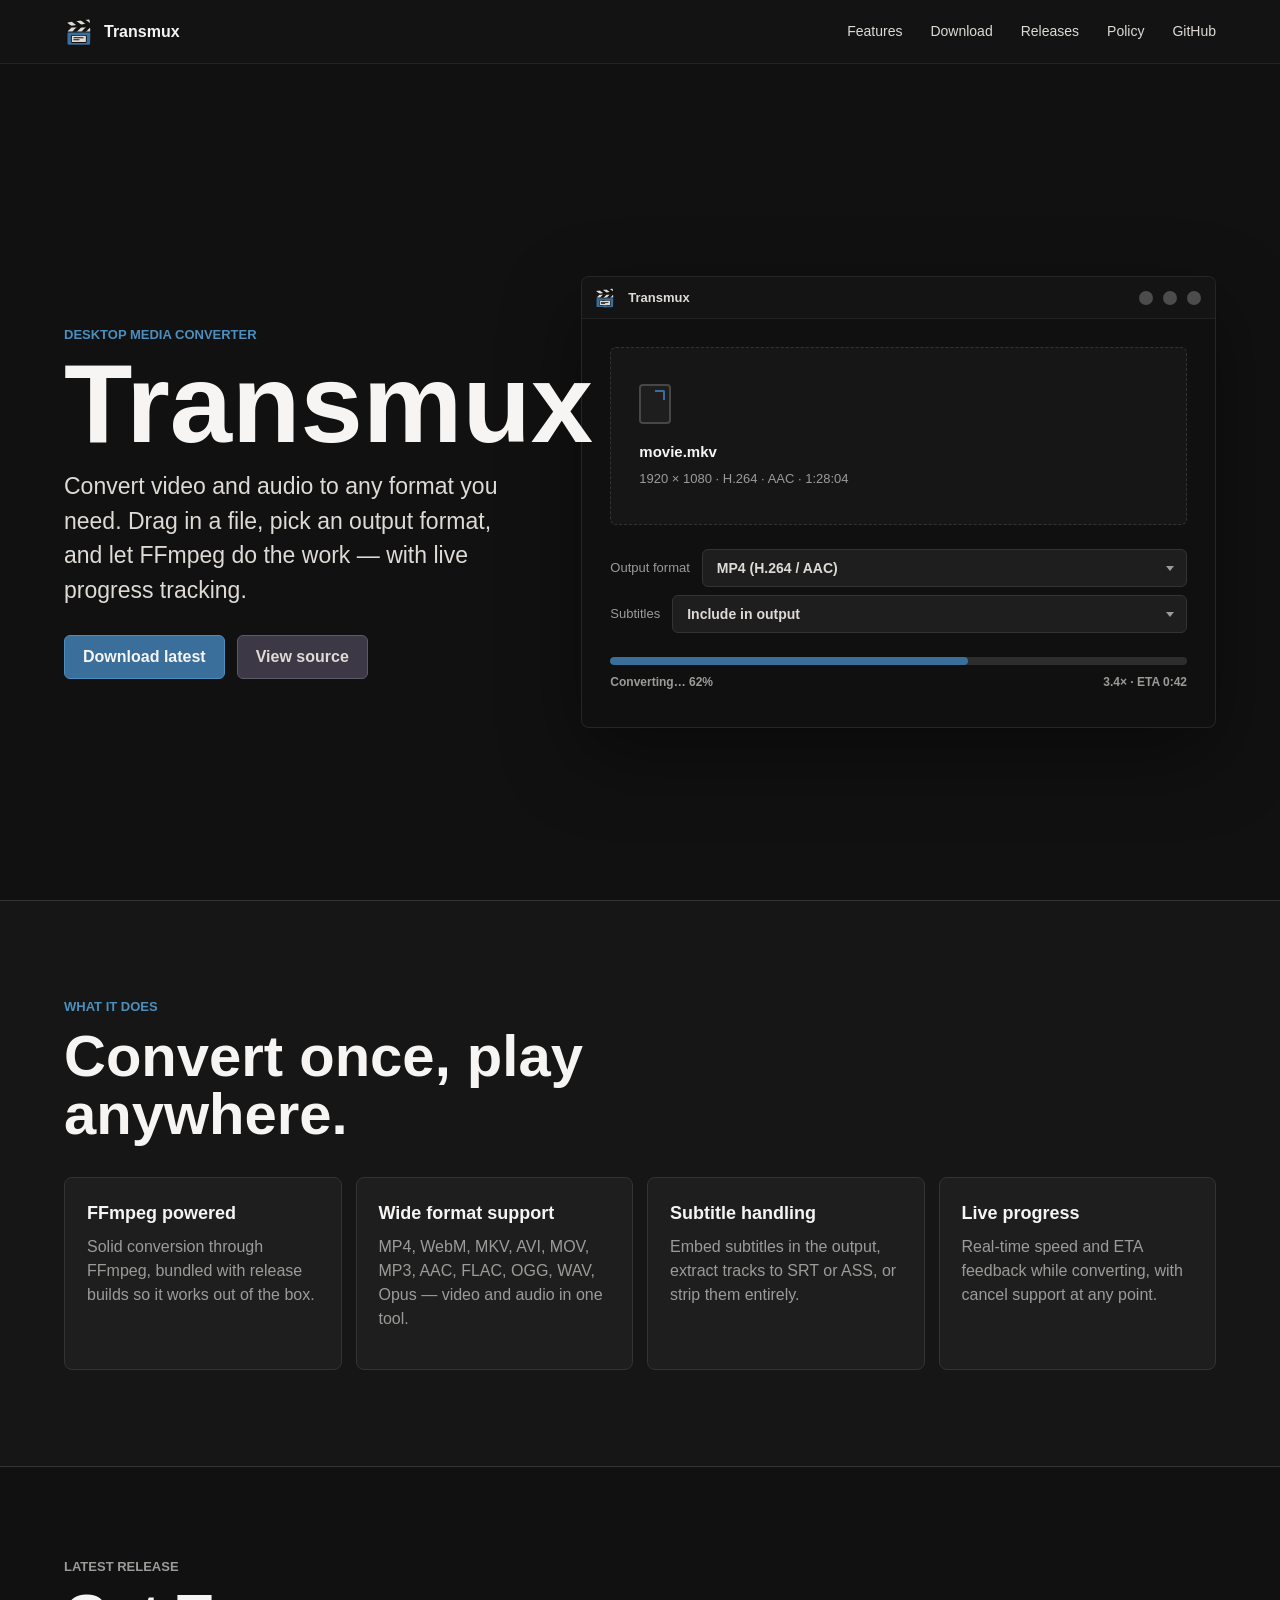
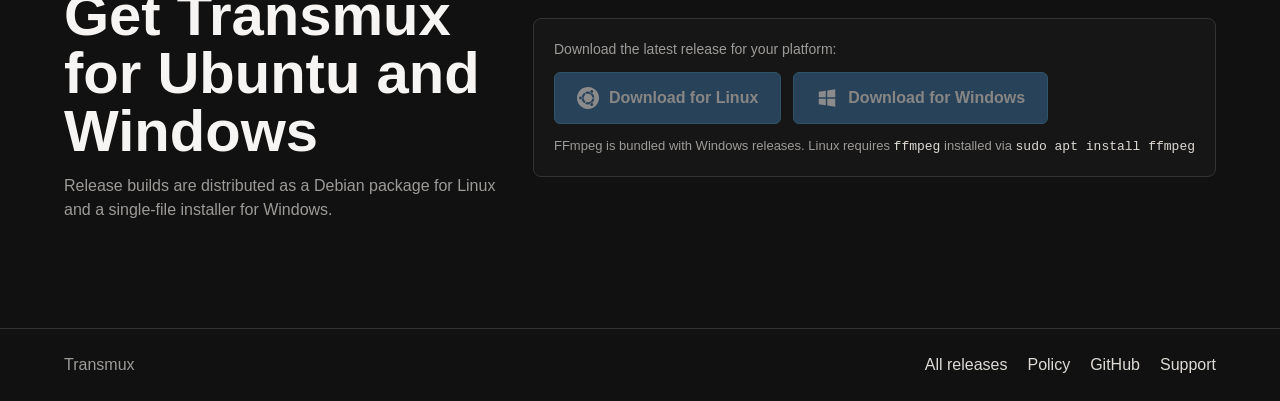
==== site/index.html @ 9f20c14b "update deb repo logic with ppa and site for same" ====
<!doctype html>
<html lang="en">
  <head>
    <meta charset="utf-8" />
    <meta name="viewport" content="width=device-width, initial-scale=1" />
    <meta
      name="description"
      content="Transmux is a clean desktop media converter for Windows and Linux, powered by FFmpeg."
    />
    <title>Transmux</title>
    <link rel="icon" href="assets/transmux.svg" type="image/svg+xml" />
    <link rel="stylesheet" href="styles.css" />
  </head>
  <body>
    <header class="topbar">
      <a class="brand" href="#top" aria-label="Transmux home">
        <img src="assets/transmux.svg" alt="" />
        <span>Transmux</span>
      </a>
      <nav aria-label="Primary navigation">
        <a href="#features">Features</a>
        <a href="#download">Download</a>
        <a href="releases/">Releases</a>
        <a href="policy/">Policy</a>
        <a href="https://github.com/piyushdoorwar/transmux" rel="noreferrer">GitHub</a>
    </header>

    <main id="top">
      <section class="hero">
        <div class="hero-copy">
          <p class="eyebrow">Desktop media converter</p>
          <h1>Transmux</h1>
          <p class="lede">
            Convert video and audio to any format you need. Drag in a file, pick an output format,
            and let FFmpeg do the work — with live progress tracking.
          </p>
          <div class="actions">
            <a class="button primary" id="downloadLink" href="#download">Download latest</a>
            <a class="button secondary" href="https://github.com/piyushdoorwar/transmux" rel="noreferrer">
              View source
            </a>
          </div>
        </div>

        <div class="converter-preview" aria-label="Transmux converter preview">
          <div class="window-bar">
            <div class="mark">
              <img src="assets/transmux.svg" alt="" />
            </div>
            <span>Transmux</span>
            <div class="window-buttons" aria-hidden="true">
              <i></i><i></i><i class="cvt-close"></i>
            </div>
          </div>
          <div class="cvt-body">
            <div class="cvt-dropzone">
              <div class="cvt-file-icon" aria-hidden="true"></div>
              <p class="cvt-filename">movie.mkv</p>
              <p class="cvt-filemeta">1920 × 1080 · H.264 · AAC · 1:28:04</p>
            </div>
            <div class="cvt-fields">
              <div class="cvt-field-row">
                <span class="cvt-field-label">Output format</span>
                <div class="cvt-select-mock">MP4 (H.264 / AAC)<span class="cvt-chevron" aria-hidden="true"></span></div>
              </div>
              <div class="cvt-field-row">
                <span class="cvt-field-label">Subtitles</span>
                <div class="cvt-select-mock">Include in output<span class="cvt-chevron" aria-hidden="true"></span></div>
              </div>
            </div>
            <div class="cvt-progress-section">
              <div class="cvt-progress-bar"><span style="width:62%"></span></div>
              <div class="cvt-progress-meta">
                <span>Converting… 62%</span>
                <span>3.4× · ETA 0:42</span>
              </div>
            </div>
          </div>
        </div>
      </section>

      <section class="band" id="features">
        <div class="section-heading" data-reveal>
          <p class="eyebrow">What it does</p>
          <h2>Convert once, play anywhere.</h2>
        </div>
        <div class="feature-grid">
          <article data-reveal>
            <h3>FFmpeg powered</h3>
            <p>Solid conversion through FFmpeg, bundled with release builds so it works out of the box.</p>
          </article>
          <article data-reveal style="--reveal-delay: 0.1s">
            <h3>Wide format support</h3>
            <p>MP4, WebM, MKV, AVI, MOV, MP3, AAC, FLAC, OGG, WAV, Opus — video and audio in one tool.</p>
          </article>
          <article data-reveal style="--reveal-delay: 0.2s">
            <h3>Subtitle handling</h3>
            <p>Embed subtitles in the output, extract tracks to SRT or ASS, or strip them entirely.</p>
          </article>
          <article data-reveal style="--reveal-delay: 0.3s">
            <h3>Live progress</h3>
            <p>Real-time speed and ETA feedback while converting, with cancel support at any point.</p>
          </article>
        </div>
      </section>

      <section class="download" id="download">
        <div data-reveal>
          <p class="eyebrow">Latest release</p>
          <h2>Get Transmux for Ubuntu and Windows</h2>
          <p>
            Release builds are distributed as a Debian package for Linux and a single-file installer for Windows.
          </p>
        </div>

        <!-- Download buttons -->
        <div class="download-container" data-reveal style="--reveal-delay: 0.1s">
          <p class="download-desc">Download the latest release for your platform:</p>
          <div class="download-actions" aria-label="Download Transmux">
            <a class="button primary large platform-download disabled" id="linuxDownloadLink" aria-disabled="true" aria-label="Download Transmux for Linux">
              <img src="assets/ubuntu.svg" alt="" />
              <span>Download for Linux</span>
            </a>
            <a class="button primary large platform-download disabled" id="windowsDownloadLink" aria-disabled="true" aria-label="Download Transmux for Windows">
              <img src="assets/windows.svg" alt="" />
              <span>Download for Windows</span>
            </a>
          </div>
          <p class="download-note">FFmpeg is bundled with Windows releases. Linux requires <code>ffmpeg</code> installed via <code>sudo apt install ffmpeg</code></p>
        </div>
      </section>
    </main>

    <footer>
      <span>Transmux</span>
      <div class="footer-links">
        <a href="releases/">All releases</a>
        <a href="policy/">Policy</a>
        <a href="https://github.com/piyushdoorwar/transmux" rel="noreferrer">GitHub</a>
        <button class="footer-support-link" id="footerSupportBtn">Support</button>
      </div>
    </footer>

    <!-- Support modal -->
    <div class="modal-backdrop hidden" id="supportModal" role="dialog" aria-modal="true" aria-labelledby="supportModalTitle">
      <div class="modal-box">
        <div class="modal-header">
          <p class="eyebrow" style="margin:0">Support and issues</p>
          <button class="modal-close" aria-label="Close support dialog" id="closeSupportModal">✕</button>
        </div>
        <h2 id="supportModalTitle" class="modal-title">Need help with Transmux?</h2>
        <p class="modal-body">
          Found a bug, hit a conversion issue, or want to share feedback? Send an email and include your OS,
          Transmux version, and a short note about what happened.
        </p>
        <a class="button secondary large email-link" href="mailto:piyushdoorwar+transmux@gmail.com">
          <img src="assets/mail.svg" alt="" />
          <span>piyushdoorwar+transmux@gmail.com</span>
        </a>
      </div>
    </div>

    <script src="app.js"></script>
    <script>
      // Support modal
      const supportBtn   = document.getElementById("footerSupportBtn");
      const supportModal = document.getElementById("supportModal");
      const closeModal   = document.getElementById("closeSupportModal");
      supportBtn.addEventListener("click", () => { supportModal.classList.remove("hidden"); document.body.style.overflow = "hidden"; });
      closeModal.addEventListener("click",  () => { supportModal.classList.add("hidden");    document.body.style.overflow = ""; });
      supportModal.addEventListener("click", e => { if (e.target === supportModal) { supportModal.classList.add("hidden"); document.body.style.overflow = ""; } });
      document.addEventListener("keydown", e => { if (e.key === "Escape" && !supportModal.classList.contains("hidden")) { supportModal.classList.add("hidden"); document.body.style.overflow = ""; } });
    </script>
    <!-- Cloudflare Web Analytics -->
    <script defer src="https://static.cloudflareinsights.com/beacon.min.js" data-cf-beacon='{"token": "e9cd556fb46f4880a8842d37e2dfe3fb"}'></script>
    <!-- End Cloudflare Web Analytics -->
  </body>
</html>
---- site/styles.css ----
:root {
  color-scheme: dark;
  --bg: #111111;
  --panel: #161616;
  --panel-2: #1e1e1e;
  --line: #333333;
  --muted: #9d9b98;
  --text: #f7f5f3;
  --soft: #dedad5;
  --blue: #3A6E9B;
  --blue-bright: #4B8FBE;
  --button: #3d3846;
  --button-border: #5e5968;
}

* {
  box-sizing: border-box;
}

html {
  scroll-behavior: smooth;
}

body {
  margin: 0;
  min-width: 320px;
  background: var(--bg);
  color: var(--text);
  font-family: Cantarell, Ubuntu, Inter, "Segoe UI", sans-serif;
  line-height: 1.5;
}

a {
  color: inherit;
  text-decoration: none;
}

.topbar {
  position: sticky;
  top: 0;
  z-index: 10;
  display: flex;
  align-items: center;
  justify-content: space-between;
  gap: 24px;
  min-height: 64px;
  padding: 0 clamp(18px, 5vw, 64px);
  background: rgba(20, 20, 20, 0.92);
  border-bottom: 1px solid rgba(255, 255, 255, 0.07);
  backdrop-filter: blur(16px);
}

.brand {
  display: inline-flex;
  align-items: center;
  gap: 10px;
  font-weight: 800;
}

.brand img {
  width: 30px;
  height: 30px;
}

nav {
  display: flex;
  flex-wrap: wrap;
  gap: clamp(12px, 3vw, 28px);
  justify-content: flex-end;
  color: var(--soft);
  font-size: 14px;
}

nav a:hover {
  color: var(--text);
}

main {
  overflow: hidden;
}

.hero {
  display: grid;
  grid-template-columns: minmax(0, 1fr) minmax(400px, 1.4fr);
  align-items: center;
  gap: clamp(32px, 5vw, 64px);
  min-height: calc(100vh - 64px);
  padding: clamp(48px, 8vw, 96px) clamp(18px, 5vw, 64px);
  padding-bottom: clamp(32px, 5vw, 56px);
}

.hero > .marquee-wrap {
  grid-column: 1 / -1;
}

.hero-copy {
  max-width: 620px;
}

.eyebrow {
  margin: 0 0 10px;
  color: var(--blue-bright);
  font-size: 13px;
  font-weight: 800;
  letter-spacing: 0;
  text-transform: uppercase;
}

h1,
h2,
h3,
p {
  margin-top: 0;
}

h1 {
  margin-bottom: 14px;
  font-size: clamp(54px, 9vw, 112px);
  line-height: 0.9;
}

h2 {
  margin-bottom: 14px;
  font-size: clamp(32px, 5vw, 58px);
  line-height: 1;
}

h3 {
  margin-bottom: 8px;
  font-size: 18px;
}

.lede {
  color: var(--soft);
  font-size: clamp(18px, 2.4vw, 23px);
  max-width: 600px;
}

.actions {
  display: flex;
  flex-wrap: wrap;
  gap: 12px;
  margin-top: 28px;
}

.button {
  display: inline-flex;
  align-items: center;
  justify-content: center;
  min-height: 44px;
  padding: 0 18px;
  border-radius: 6px;
  border: 1px solid var(--button-border);
  background: var(--button);
  color: var(--text);
  font-weight: 800;
}

.button.primary {
  background: var(--blue);
  border-color: var(--blue-bright);
}

.button.secondary {
  color: var(--soft);
}

.button.disabled {
  cursor: default;
  opacity: 0.5;
  pointer-events: none;
}

.button.large {
  min-height: 52px;
  padding: 0 22px;
  white-space: nowrap;
}

.player-preview {
  width: min(100%, 760px);
  justify-self: end;
  overflow: hidden;
  border: 1px solid rgba(255, 255, 255, 0.09);
  border-radius: 8px;
  background: #101010;
  box-shadow: 0 28px 80px rgba(0, 0, 0, 0.42);
}

.window-bar {
  display: grid;
  grid-template-columns: auto 1fr auto;
  align-items: center;
  height: 42px;
  background: #141414;
  border-bottom: 1px solid rgba(255, 255, 255, 0.06);
  color: var(--soft);
  font-size: 13px;
  font-weight: 700;
}

.mark {
  display: grid;
  place-items: center;
  width: 46px;
}

.mark img {
  width: 22px;
  height: 22px;
}

.window-buttons {
  display: flex;
  gap: 10px;
  padding-right: 14px;
}

.window-buttons i {
  width: 14px;
  height: 14px;
  border-radius: 50%;
  background: #4c4c4c;
}

.screen {
  position: relative;
  display: grid;
  place-items: center;
  aspect-ratio: 16 / 9;
  background:
    linear-gradient(145deg, rgba(58, 110, 155, 0.32), transparent 42%),
    linear-gradient(35deg, #151515 0%, #242424 46%, #101010 100%);
}

.screen::before {
  content: "";
  position: absolute;
  inset: 8%;
  border: 1px solid rgba(255, 255, 255, 0.08);
}

.play-ring {
  position: relative;
  display: grid;
  place-items: center;
  width: 92px;
  height: 92px;
  border: 2px solid rgba(247, 245, 243, 0.35);
  border-radius: 50%;
  background: rgba(17, 17, 17, 0.55);
}

.play-ring span {
  width: 0;
  height: 0;
  margin-left: 6px;
  border-top: 17px solid transparent;
  border-bottom: 17px solid transparent;
  border-left: 27px solid var(--soft);
}

.subtitle {
  position: absolute;
  bottom: 26px;
  left: 24px;
  right: 24px;
  color: var(--text);
  font-size: clamp(15px, 2vw, 20px);
  font-weight: 800;
  text-align: center;
  text-shadow: 0 2px 8px #000;
}

.controls {
  padding: 12px 18px 16px;
  background: linear-gradient(180deg, #111111, #050505);
}

.timeline {
  height: 6px;
  overflow: hidden;
  border-radius: 999px;
  background: #3a3a3a;
}

.timeline span {
  display: block;
  width: 42%;
  height: 100%;
  background: var(--blue);
}

.control-row {
  display: flex;
  align-items: center;
  justify-content: space-between;
  gap: 16px;
  margin-top: 14px;
  color: var(--muted);
  font-size: 12px;
  font-weight: 700;
}

.control-icons {
  display: flex;
  gap: 14px;
}

.control-icons i {
  display: block;
  width: 16px;
  height: 16px;
  border-radius: 3px;
  background: var(--soft);
  opacity: 0.82;
}

/* ── Converter preview ──────────────────────────────────────────────────── */

.converter-preview {
  width: 100%;
  justify-self: end;
  overflow: hidden;
  border: 1px solid rgba(255, 255, 255, 0.09);
  border-radius: 8px;
  background: #101010;
  box-shadow: 0 28px 80px rgba(0, 0, 0, 0.42);
}

.cvt-body {
  padding: 28px 28px 36px;
  display: flex;
  flex-direction: column;
  gap: 24px;
}

.cvt-dropzone {
  padding: 36px 28px;
  border: 1px dashed rgba(255, 255, 255, 0.12);
  border-radius: 6px;
  background: #161616;
  display: flex;
  flex-direction: column;
  gap: 5px;
}

.cvt-file-icon {
  width: 32px;
  height: 40px;
  margin-bottom: 12px;
  border: 2px solid rgba(255, 255, 255, 0.18);
  border-radius: 4px;
  background: #1e1e1e;
  position: relative;
}

.cvt-file-icon::after {
  content: "";
  position: absolute;
  top: 4px;
  right: 4px;
  width: 8px;
  height: 8px;
  border-top: 2px solid var(--blue);
  border-right: 2px solid var(--blue);
  border-radius: 0 2px 0 0;
}

.cvt-filename {
  margin: 0;
  font-size: 15px;
  font-weight: 700;
  color: var(--text);
}

.cvt-filemeta {
  margin: 0;
  font-size: 13px;
  color: var(--muted);
}

.cvt-fields {
  display: flex;
  flex-direction: column;
  gap: 8px;
}

.cvt-field-row {
  display: flex;
  align-items: center;
  justify-content: space-between;
  gap: 12px;
}

.cvt-field-label {
  font-size: 13px;
  color: var(--muted);
  flex: 0 0 auto;
}

.cvt-select-mock {
  display: flex;
  align-items: center;
  justify-content: space-between;
  gap: 8px;
  flex: 1;
  min-width: 0;
  height: 38px;
  padding: 0 12px 0 14px;
  border: 1px solid var(--line);
  border-radius: 6px;
  background: var(--panel-2);
  color: var(--soft);
  font-size: 14px;
  font-weight: 600;
  overflow: hidden;
  white-space: nowrap;
  text-overflow: ellipsis;
}

.cvt-chevron {
  flex: 0 0 auto;
  display: block;
  width: 0;
  height: 0;
  border-left: 4px solid transparent;
  border-right: 4px solid transparent;
  border-top: 5px solid var(--muted);
  margin-left: 4px;
}

.cvt-progress-section {
  display: flex;
  flex-direction: column;
  gap: 8px;
}

.cvt-progress-bar {
  height: 8px;
  overflow: hidden;
  border-radius: 999px;
  background: #2d2d2d;
}

.cvt-progress-bar span {
  display: block;
  height: 100%;
  background: var(--blue);
  border-radius: 999px;
}

.cvt-progress-meta {
  display: flex;
  justify-content: space-between;
  font-size: 12px;
  color: var(--muted);
  font-weight: 600;
}

.band {
  padding: clamp(56px, 8vw, 96px) clamp(18px, 5vw, 64px);
  background: var(--panel);
  border-top: 1px solid var(--line);
  border-bottom: 1px solid var(--line);
}

.section-heading {
  max-width: 720px;
  margin-bottom: 34px;
}

.feature-grid {
  display: grid;
  grid-template-columns: repeat(4, minmax(0, 1fr));
  gap: 14px;
}

.feature-grid article {
  min-height: 180px;
  padding: 22px;
  border: 1px solid var(--line);
  border-radius: 8px;
  background: var(--panel-2);
}

.feature-grid p,
.download p {
  color: var(--muted);
}

.download {
  display: grid;
  grid-template-columns: 1fr auto;
  align-items: center;
  gap: 28px;
  padding: clamp(56px, 8vw, 90px) clamp(18px, 5vw, 64px);
}

.download div,
.support div {
  max-width: 720px;
}

.download-actions {
  display: flex;
  flex-wrap: wrap;
  gap: 12px;
  width: 100%;
}

.download-container {
  padding: 20px;
  background: var(--panel);
  border: 1px solid var(--line);
  border-radius: 8px;
  width: 100%;
}

.download-desc {
  margin: 0 0 12px 0;
  font-size: 14px;
  color: var(--soft);
}

.download-note {
  margin: 12px 0 0 0;
  font-size: 13px;
  color: var(--muted);
}

.platform-download {
  gap: 10px;
}

.platform-download img,
.email-link img {
  width: 22px;
  height: 22px;
  flex: 0 0 auto;
  filter: brightness(0) invert(1);
}

.email-link {
  gap: 10px;
}

/* Installation tabs */
.install-tabs {
  display: flex;
  flex-direction: column;
  gap: 20px;
  width: 100%;
  max-width: 620px;
}

.tab-buttons {
  display: flex;
  gap: 8px;
  border-bottom: 1px solid var(--line);
  flex-wrap: wrap;
}

.tab-button {
  padding: 12px 16px;
  background: none;
  border: none;
  border-bottom: 2px solid transparent;
  color: var(--muted);
  font-family: inherit;
  font-size: 14px;
  font-weight: 600;
  cursor: pointer;
  transition: color 0.2s, border-color 0.2s;
}

.tab-button:hover {
  color: var(--text);
  border-bottom-color: var(--button-border);
}

.tab-button.active {
  color: var(--text);
  border-bottom-color: var(--blue-bright);
}

.tab-content {
  display: none;
  animation: fadeIn 0.2s ease-in-out;
  width: 100%;
  min-width: 0;
}

.tab-content.active {
  display: block;
}

@keyframes fadeIn {
  from {
    opacity: 0;
  }
  to {
    opacity: 1;
  }
}

.debian-install {
  padding: 20px;
  background: var(--panel);
  border: 1px solid var(--line);
  border-radius: 8px;
  width: 100%;
}

.install-desc {
  margin: 0 0 12px 0;
  font-size: 14px;
  color: var(--soft);
}

.install-code-wrapper {
  position: relative;
  margin-bottom: 12px;
}

.install-code {
  margin: 0;
  padding: 12px 14px;
  background: var(--panel-2);
  border: 1px solid var(--line);
  border-radius: 6px;
  overflow-x: auto;
  font-size: 12px;
  line-height: 1.6;
  padding-right: 44px;
}

.install-code code {
  color: #a8d3a8;
}

.copy-button {
  position: absolute;
  top: 8px;
  right: 8px;
  width: 32px;
  height: 32px;
  padding: 0;
  background: var(--button);
  border: 1px solid var(--button-border);
  border-radius: 4px;
  color: var(--soft);
  cursor: pointer;
  display: flex;
  align-items: center;
  justify-content: center;
  transition: all 0.2s ease;
}

.copy-button:hover {
  color: var(--text);
  border-color: var(--blue-bright);
  background: rgba(75, 143, 190, 0.1);
}

.copy-button:active {
  transform: scale(0.95);
}

.copy-button.copied {
  color: #a8d3a8;
  border-color: #5db85d;
}

.install-note {
  margin: 0;
  font-size: 13px;
  color: var(--muted);
}

code {
  color: var(--soft);
  font-family: "Ubuntu Mono", "Cascadia Code", monospace;
}

.support {
  display: none;
}

footer {
  display: flex;
  justify-content: space-between;
  align-items: center;
  gap: 16px;
  padding: 24px clamp(18px, 5vw, 64px);
  color: var(--muted);
  border-top: 1px solid var(--line);
}

.footer-links {
  display: flex;
  align-items: center;
  gap: 20px;
}

footer a,
.footer-links a {
  color: var(--soft);
}

footer a:hover,
.footer-links a:hover {
  color: var(--text);
}

.footer-support-link {
  background: none;
  border: none;
  cursor: pointer;
  color: var(--soft);
  font-family: inherit;
  font-size: inherit;
  padding: 0;
}

.footer-support-link:hover {
  color: var(--text);
}

/* ── Support modal ──────────────────────────────────────────────────────── */

.modal-backdrop {
  position: fixed;
  inset: 0;
  z-index: 100;
  display: flex;
  align-items: center;
  justify-content: center;
  background: rgba(0, 0, 0, 0.72);
  backdrop-filter: blur(4px);
  padding: 20px;
}

.modal-backdrop.hidden {
  display: none;
}

.modal-box {
  width: 100%;
  max-width: 520px;
  background: var(--panel-2);
  border: 1px solid var(--line);
  border-radius: 10px;
  padding: 28px 32px 32px;
  box-shadow: 0 24px 64px rgba(0, 0, 0, 0.55);
}

.modal-header {
  display: flex;
  align-items: flex-start;
  justify-content: space-between;
  gap: 12px;
  margin-bottom: 10px;
}

.modal-title {
  margin-bottom: 10px;
  font-size: clamp(22px, 4vw, 30px);
  line-height: 1.1;
}

.modal-body {
  color: var(--muted);
  margin-bottom: 22px;
  font-size: 15px;
}

.modal-close {
  flex: 0 0 auto;
  background: none;
  border: none;
  cursor: pointer;
  color: var(--muted);
  font-size: 18px;
  line-height: 1;
  padding: 2px 4px;
  border-radius: 4px;
}

.modal-close:hover {
  color: var(--text);
}

/* ── Releases page ──────────────────────────────────────────────────────── */

.releases-main {
  max-width: 860px;
  margin: 0 auto;
  padding: clamp(40px, 7vw, 80px) clamp(18px, 5vw, 48px) 80px;
}

.releases-header {
  display: flex;
  flex-wrap: wrap;
  align-items: flex-end;
  justify-content: space-between;
  gap: 24px;
  margin-bottom: 36px;
}

.releases-title {
  font-size: clamp(36px, 6vw, 64px);
  line-height: 1;
  margin-bottom: 8px;
}

.releases-subtitle {
  color: var(--muted);
  margin: 0;
  font-size: 15px;
}

.releases-tabs {
  display: flex;
  flex-direction: column;
  gap: 24px;
  margin-bottom: 40px;
}

.os-tabs {
  display: flex;
  gap: 6px;
  flex-wrap: wrap;
}

.os-tab {
  display: inline-flex;
  align-items: center;
  gap: 6px;
  height: 36px;
  padding: 0 14px;
  background: var(--panel-2);
  border: 1px solid var(--line);
  border-radius: 6px;
  color: var(--muted);
  font-family: inherit;
  font-size: 13px;
  font-weight: 700;
  cursor: pointer;
  transition: border-color 0.15s, color 0.15s;
}

.os-tab img {
  width: 16px;
  height: 16px;
  filter: brightness(0) invert(0.6);
}

.os-tab:hover {
  color: var(--text);
  border-color: var(--button-border);
}

.os-tab.active {
  background: var(--button);
  border-color: var(--button-border);
  color: var(--text);
}

.os-tab.active img {
  filter: brightness(0) invert(1);
}

.releases-filters {
  display: flex;
  flex-direction: row;
  align-items: center;
  gap: 12px;
  flex-wrap: wrap;
}

.releases-filters-sep {
  width: 1px;
  height: 20px;
  background: var(--line);
  flex-shrink: 0;
}

.stable-toggle {
  display: inline-flex;
  align-items: center;
  gap: 8px;
  cursor: pointer;
  user-select: none;
}

.stable-toggle input[type="checkbox"] {
  position: absolute;
  width: 1px;
  height: 1px;
  opacity: 0;
  pointer-events: none;
}

.toggle-track {
  position: relative;
  width: 34px;
  height: 20px;
  background: var(--panel-2);
  border: 1px solid var(--line);
  border-radius: 999px;
  transition: background 0.18s, border-color 0.18s;
  flex-shrink: 0;
}

.stable-toggle input:checked ~ .toggle-track {
  background: var(--blue);
  border-color: var(--blue);
}

.toggle-thumb {
  position: absolute;
  top: 2px;
  left: 2px;
  width: 14px;
  height: 14px;
  border-radius: 50%;
  background: var(--muted);
  transition: transform 0.18s, background 0.18s;
}

.stable-toggle input:checked ~ .toggle-track .toggle-thumb {
  transform: translateX(14px);
  background: #fff;
}

.stable-toggle:hover .toggle-track {
  border-color: var(--button-border);
}

.stable-toggle input:focus-visible ~ .toggle-track {
  outline: 2px solid var(--blue);
  outline-offset: 2px;
}

.toggle-label {
  font-size: 13px;
  font-weight: 700;
  color: var(--muted);
}

.stable-toggle input:checked ~ .toggle-label {
  color: var(--text);
}

.installation-guide {
  margin-bottom: 48px;
}

.installation-guide h2 {
  font-size: 24px;
  font-weight: 700;
  margin-bottom: 20px;
  margin-top: 0;
}

.install-method {
  margin-bottom: 24px;
  padding: 20px;
  background: var(--panel);
  border: 1px solid var(--line);
  border-radius: 8px;
}

.install-method h3 {
  font-size: 14px;
  font-weight: 700;
  color: var(--blue-bright);
  margin: 0 0 12px 0;
}

.install-method p {
  margin: 0 0 12px 0;
  font-size: 14px;
  color: var(--soft);
}

.install-method pre {
  margin: 0;
  padding: 12px 14px;
  background: var(--panel-2);
  border: 1px solid var(--line);
  border-radius: 6px;
  overflow-x: auto;
  font-size: 12px;
  line-height: 1.6;
}

.install-method code {
  color: #a8d3a8;
  font-family: "Ubuntu Mono", "Cascadia Code", monospace;
}

.release-list {
  display: flex;
  flex-direction: column;
  gap: 0;
  border: 1px solid var(--line);
  border-radius: 8px;
  overflow: hidden;
}

.release-item {
  display: flex;
  align-items: center;
  justify-content: space-between;
  gap: 20px;
  flex-wrap: wrap;
  padding: 18px 22px;
  background: var(--panel);
  border-bottom: 1px solid var(--line);
}

.release-item:last-child {
  border-bottom: none;
}

.release-item:nth-child(even) {
  background: var(--panel-2);
}

.release-meta {
  display: flex;
  flex-direction: column;
  gap: 4px;
}

.release-tag-row {
  display: flex;
  align-items: center;
  gap: 8px;
}

.release-version {
  font-size: 15px;
  font-weight: 800;
  color: var(--text);
  font-family: "Ubuntu Mono", "Cascadia Code", monospace;
}

.badge-latest {
  display: inline-block;
  padding: 2px 8px;
  border-radius: 999px;
  background: var(--blue);
  color: #fff;
  font-size: 11px;
  font-weight: 800;
  letter-spacing: 0.03em;
}

.badge-pre {
  display: inline-block;
  padding: 2px 8px;
  border-radius: 999px;
  background: #5c4a1e;
  color: #f5c842;
  font-size: 11px;
  font-weight: 800;
}

.release-date {
  font-size: 12px;
  color: var(--muted);
}

.release-downloads {
  display: flex;
  flex-wrap: wrap;
  gap: 8px;
  align-items: center;
}

.release-dl-btn {
  gap: 7px;
  min-height: 34px;
  padding: 0 14px;
  font-size: 13px;
}

.release-dl-btn img {
  width: 16px;
  height: 16px;
  filter: brightness(0) invert(1);
}

.release-gh-link {
  font-size: 13px;
  color: var(--soft);
}

.release-gh-link:hover {
  color: var(--text);
}

.releases-state {
  display: flex;
  align-items: center;
  gap: 12px;
  padding: 40px 22px;
  color: var(--muted);
  font-size: 14px;
  background: var(--panel);
}

.releases-state.hidden {
  display: none;
}

.releases-state a {
  color: var(--soft);
}

.spinner {
  display: inline-block;
  width: 18px;
  height: 18px;
  border: 2px solid var(--line);
  border-top-color: var(--blue);
  border-radius: 50%;
  animation: spin 0.7s linear infinite;
  flex: 0 0 auto;
}

@keyframes spin {
  to { transform: rotate(360deg); }
}

.pagination {
  display: flex;
  align-items: center;
  justify-content: center;
  gap: 16px;
  margin-top: 28px;
}

.page-btn {
  height: 36px;
  padding: 0 16px;
  background: var(--panel-2);
  border: 1px solid var(--line);
  border-radius: 6px;
  color: var(--soft);
  font-family: inherit;
  font-size: 13px;
  font-weight: 700;
  cursor: pointer;
}

.page-btn:hover:not(:disabled) {
  color: var(--text);
  border-color: var(--button-border);
}

.page-btn:disabled {
  opacity: 0.35;
  cursor: default;
}

/* ═══════════════════════════════════════════════════════════════════════════
   ANIMATIONS & MOTION
   ═══════════════════════════════════════════════════════════════════════════ */

/* ── Hero entrance ──────────────────────────────────────────────────────── */
@keyframes fade-up {
  from { opacity: 0; transform: translateY(28px); }
  to   { opacity: 1; transform: none; }
}

.hero-copy {
  animation: fade-up 0.8s cubic-bezier(0.22, 1, 0.36, 1) both;
}

/* ── Player preview: entrance then floating glow ───────────────────────── */
@keyframes float-glow {
  0%, 100% {
    transform: translateY(0px);
    box-shadow: 0 28px 80px rgba(0, 0, 0, 0.42);
  }
  50% {
    transform: translateY(-8px);
    box-shadow: 0 38px 92px rgba(0, 0, 0, 0.54), 0 0 60px rgba(58, 110, 155, 0.1);
  }
}

.player-preview {
  animation:
    fade-up 0.8s 0.14s cubic-bezier(0.22, 1, 0.36, 1) both,
    float-glow 7s 1.2s ease-in-out infinite;
}

/* ── Play ring: glow pulse ──────────────────────────────────────────────── */
@keyframes ring-glow {
  0%, 100% {
    box-shadow: 0 0 0 0 rgba(58, 110, 155, 0);
    border-color: rgba(247, 245, 243, 0.32);
  }
  50% {
    box-shadow: 0 0 28px 6px rgba(58, 110, 155, 0.22);
    border-color: rgba(247, 245, 243, 0.62);
  }
}

.play-ring {
  animation: ring-glow 3.6s ease-in-out infinite;
}

/* ── Screen: animated blue glow overlay ───────────────────────────────── */
.screen {
  isolation: isolate;
}

.screen::after {
  content: "";
  position: absolute;
  inset: 0;
  background: radial-gradient(
    ellipse at 28% 36%,
    rgba(58, 110, 155, 0.22) 0%,
    transparent 55%
  );
  animation: screen-glow 5s ease-in-out infinite alternate;
  pointer-events: none;
  z-index: -1;
}

@keyframes screen-glow {
  from { opacity: 0.38; }
  to   { opacity: 1; }
}

/* ── Screen: border shimmer ─────────────────────────────────────────────── */
@keyframes border-shimmer {
  0%, 100% { opacity: 0.08; }
  50%       { opacity: 0.26; }
}

.screen::before {
  animation: border-shimmer 5.5s ease-in-out infinite;
}

/* ── Scroll reveal ──────────────────────────────────────────────────────── */
[data-reveal] {
  opacity: 0;
  transform: translateY(22px);
  transition: opacity 0.65s ease, transform 0.65s ease;
  transition-delay: var(--reveal-delay, 0s);
}

[data-reveal].revealed {
  opacity: 1;
  transform: none;
}

/* ── Button hover transitions ───────────────────────────────────────────── */
.button {
  transition:
    background-color 0.18s ease,
    border-color 0.18s ease,
    transform 0.12s ease,
    opacity 0.18s ease;
}

.button:not(.disabled):hover {
  opacity: 0.9;
}

.button.primary:not(.disabled):hover {
  background: var(--blue-bright);
}

.button:not(.disabled):active {
  transform: scale(0.97);
}

/* ── Nav link underline slide ───────────────────────────────────────────── */
nav a {
  position: relative;
  transition: color 0.18s ease;
}

nav a::after {
  content: "";
  position: absolute;
  left: 0;
  bottom: -3px;
  width: 100%;
  height: 1px;
  background: var(--blue-bright);
  transform: scaleX(0);
  transform-origin: left;
  transition: transform 0.2s ease;
}

nav a:hover::after {
  transform: scaleX(1);
}

/* ── Feature card hover lift ────────────────────────────────────────────── */
.feature-grid article {
  transition:
    transform 0.22s ease,
    border-color 0.22s ease,
    box-shadow 0.22s ease;
}

.feature-grid article:hover {
  transform: translateY(-5px);
  border-color: rgba(58, 110, 155, 0.3);
  box-shadow: 0 12px 40px rgba(0, 0, 0, 0.35);
}

/* ── Feature marquee ────────────────────────────────────────────────────── */
.marquee-wrap {
  margin-top: 40px;
  overflow: hidden;
  -webkit-mask-image: linear-gradient(to right, transparent 0%, black 8%, black 92%, transparent 100%);
  mask-image: linear-gradient(to right, transparent 0%, black 8%, black 92%, transparent 100%);
}

.marquee-track {
  display: flex;
  width: max-content;
  animation: marquee-scroll 42s linear infinite;
}

.marquee-wrap:hover .marquee-track {
  animation-play-state: paused;
}

@keyframes marquee-scroll {
  from { transform: translateX(0); }
  to   { transform: translateX(-50%); }
}

.marquee-row {
  display: flex;
  gap: 10px;
  list-style: none;
  margin: 0;
  padding: 0 5px;
  flex-shrink: 0;
}

.marquee-row li {
  display: flex;
  align-items: center;
  gap: 8px;
  padding: 8px 16px;
  border: 1px solid var(--line);
  border-radius: 999px;
  background: var(--panel-2);
  font-size: 13px;
  font-weight: 500;
  color: var(--fg);
  white-space: nowrap;
  transition: border-color 0.18s ease, background 0.18s ease;
  cursor: default;
}

.marquee-row li:hover {
  border-color: rgba(58, 110, 155, 0.45);
  background: rgba(58, 110, 155, 0.07);
}

.marquee-row li svg,
.marquee-row li img {
  width: 15px;
  height: 15px;
  flex-shrink: 0;
  /* tint to blue #3A6E9B */
  filter: invert(43%) sepia(38%) saturate(760%) hue-rotate(169deg) brightness(91%) contrast(88%);
}

.page-label {
  font-size: 13px;
  color: var(--muted);
  min-width: 100px;
  text-align: center;
}

@media (max-width: 900px) {
  .hero,
  .download {
    grid-template-columns: 1fr;
  }

  .player-preview {
    justify-self: stretch;
  }

  .feature-grid {
    grid-template-columns: repeat(2, minmax(0, 1fr));
  }
}

@media (max-width: 620px) {
  .topbar {
    align-items: flex-start;
    flex-direction: column;
    padding-top: 14px;
    padding-bottom: 14px;
  }

  nav {
    width: 100%;
    justify-content: flex-start;
    gap: 12px 18px;
  }

  .hero {
    min-height: auto;
  }

  .feature-grid {
    grid-template-columns: 1fr;
  }

  .window-bar span {
    overflow: hidden;
    text-overflow: ellipsis;
    white-space: nowrap;
  }

  footer {
    flex-direction: column;
    align-items: flex-start;
  }

  .footer-links {
    gap: 14px;
  }

  .releases-header {
    flex-direction: column;
    align-items: flex-start;
  }
}

@media (prefers-reduced-motion: reduce) {
  .marquee-track,
  .marquee-track--rtl {
    animation: none;
  }
}

/* ── Feature preview card marquee ───────────────────────────────────────── */
.marquee-wrap--cards {
  margin-top: 48px;
  margin-bottom: -8px;
}

.marquee-track--rtl {
  animation-name: marquee-scroll-rtl;
  animation-duration: 120s;
  animation-timing-function: linear;
  animation-iteration-count: infinite;
}

.marquee-wrap--cards:hover .marquee-track--rtl {
  animation-play-state: paused;
}

@keyframes marquee-scroll-rtl {
  from { transform: translateX(-50%); }
  to   { transform: translateX(0); }
}

.marquee-cards {
  display: flex;
  gap: 20px;
  padding: 0 10px;
  flex-shrink: 0;
}

.preview-card {
  display: flex;
  flex-direction: column;
  gap: 10px;
  flex-shrink: 0;
  cursor: default;
}

.preview-card__img {
  width: 380px;
  /* SVGs are 320×220, so aspect ratio is 16/11 */
  aspect-ratio: 320 / 220;
  border-radius: 10px;
  border: 1px solid rgba(255, 255, 255, 0.09);
  box-shadow: 0 10px 40px rgba(0, 0, 0, 0.5);
  background-size: cover;
  background-position: center;
  background-repeat: no-repeat;
  transition:
    transform 0.28s ease,
    box-shadow 0.28s ease,
    border-color 0.28s ease;
}

.preview-card:hover .preview-card__img {
  transform: translateY(-5px) scale(1.015);
  box-shadow: 0 22px 60px rgba(0, 0, 0, 0.6);
  border-color: rgba(58, 110, 155, 0.4);
}

.preview-card span {
  font-size: 12px;
  font-weight: 600;
  color: var(--muted);
  text-align: center;
  letter-spacing: 0.02em;
}
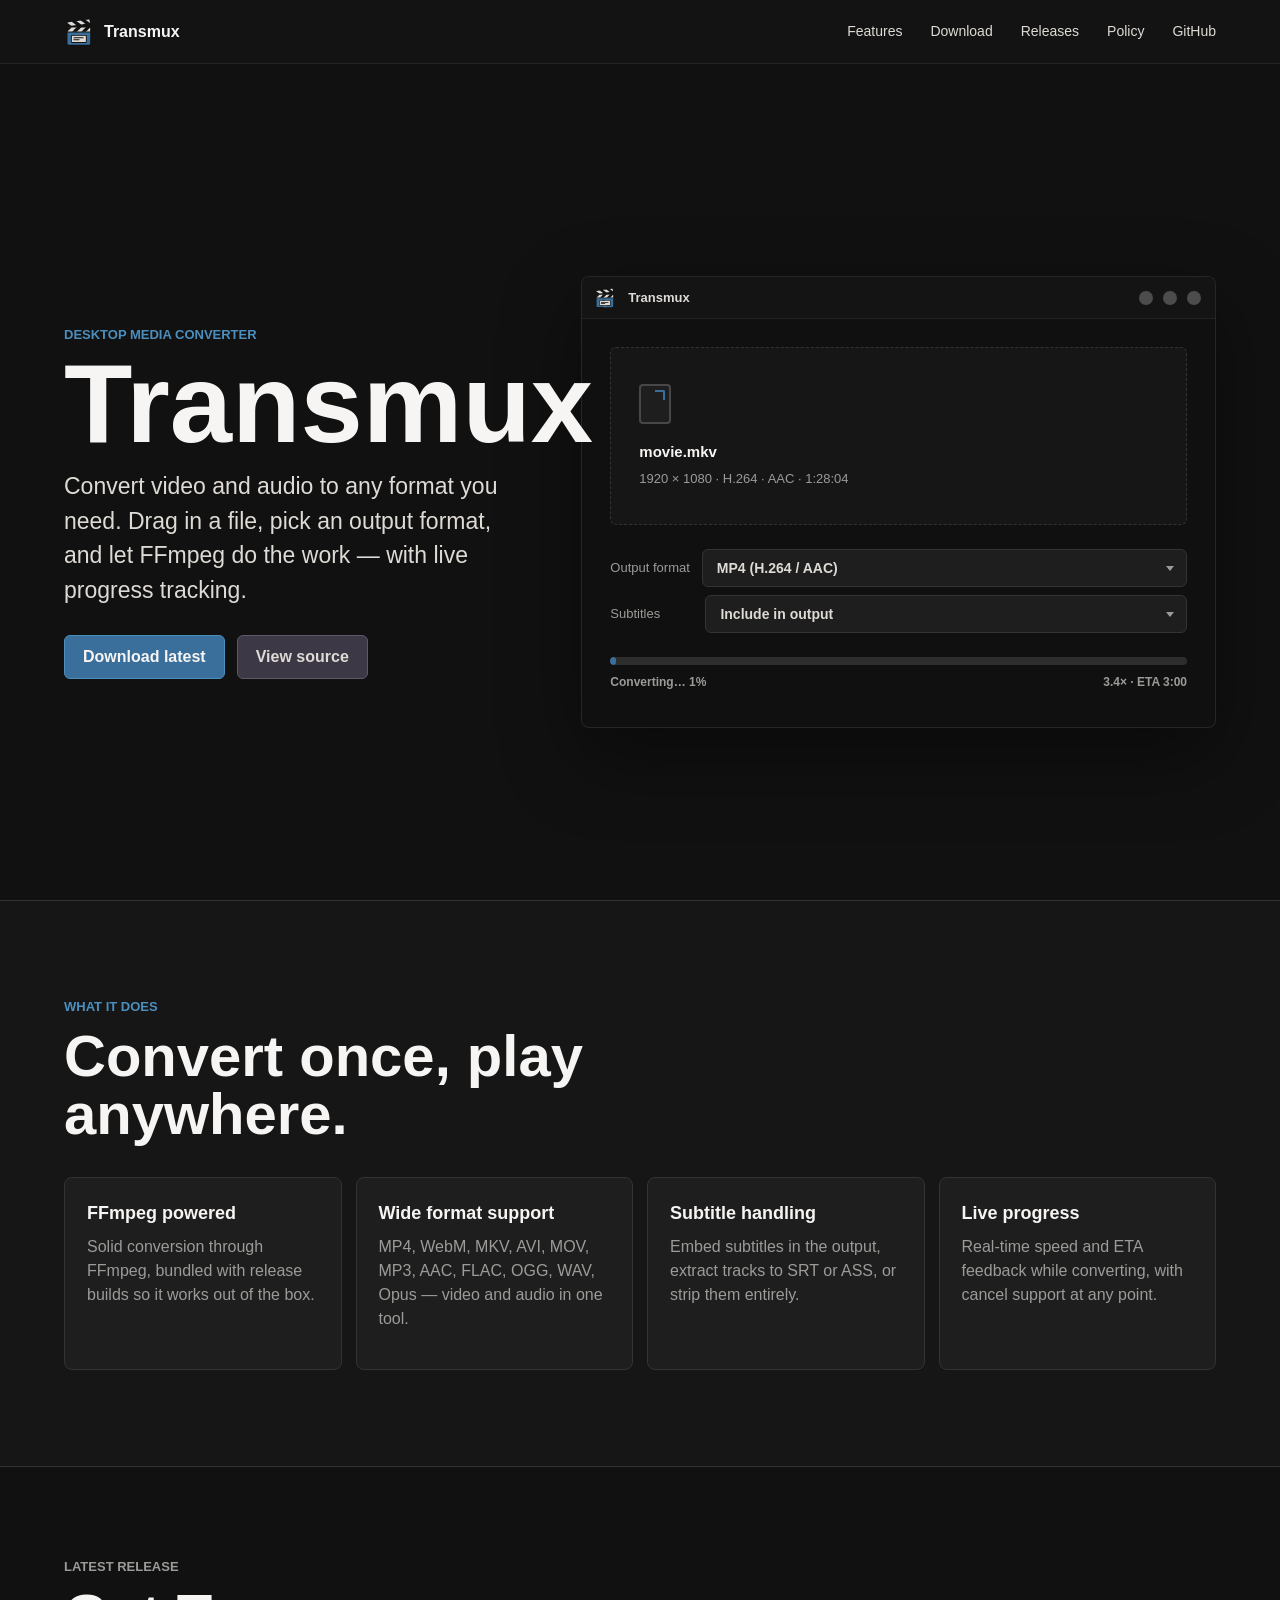
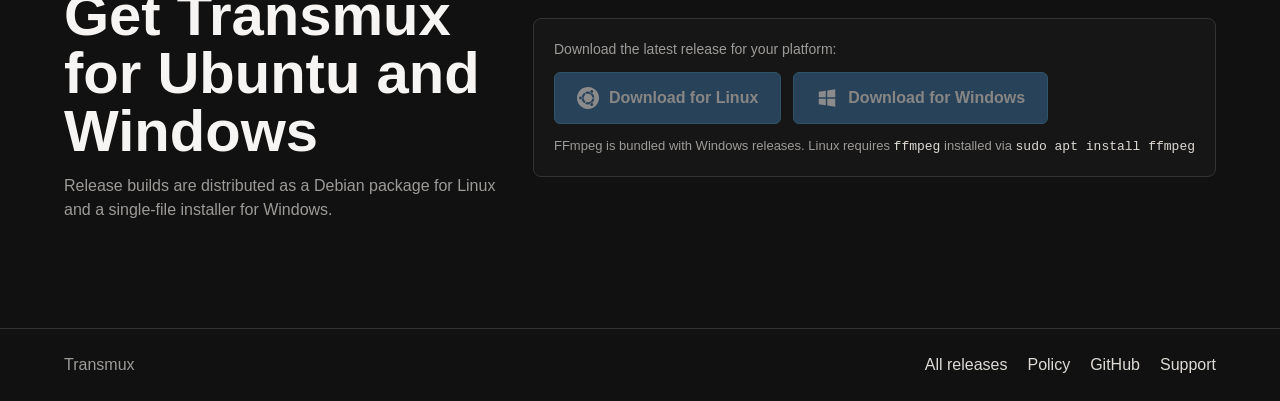
==== commit cd07ab31: "Add a flow to the transmux app on landing page on site" ====
--- a/site/index.html
+++ b/site/index.html
@@ -64,15 +64,15 @@
                 <div class="cvt-select-mock">MP4 (H.264 / AAC)<span class="cvt-chevron" aria-hidden="true"></span></div>
               </div>
               <div class="cvt-field-row">
-                <span class="cvt-field-label">Subtitles</span>
+                <span class="cvt-field-label">Subtitles &emsp;&emsp;&nbsp;</span>
                 <div class="cvt-select-mock">Include in output<span class="cvt-chevron" aria-hidden="true"></span></div>
               </div>
             </div>
             <div class="cvt-progress-section">
-              <div class="cvt-progress-bar"><span style="width:62%"></span></div>
+              <div class="cvt-progress-bar"><span id="progBar" style="width:1%"></span></div>
               <div class="cvt-progress-meta">
-                <span>Converting… 62%</span>
-                <span>3.4× · ETA 0:42</span>
+                <span id="progPercent">Converting… 1%</span>
+                <span id="progEta">3.4× · ETA 3:00</span>
               </div>
             </div>
           </div>
@@ -162,6 +162,47 @@
 
     <script src="app.js"></script>
     <script>
+      // Progress bar animation
+      function animateProgress() {
+        const progBar = document.getElementById("progBar");
+        const progPercent = document.getElementById("progPercent");
+        const progEta = document.getElementById("progEta");
+        const duration = 22000; // 22 seconds per cycle
+        const startTime = Date.now();
+
+        function updateProgress() {
+          const elapsed = Date.now() - startTime;
+          const progress = Math.min(elapsed / duration, 1); // 0 to 1
+
+          // Smooth easing (cubic easeInOut)
+          const easeProgress = progress < 0.5
+            ? 4 * progress ** 3
+            : 1 - Math.pow(-2 * progress + 2, 3) / 2;
+
+          const percent = Math.round(1 + easeProgress * 98); // 1% to 99%
+          const eta = Math.max(0, 180 - Math.floor(easeProgress * 176)); // 3:00 down to 0:04
+
+          progBar.style.width = percent + "%";
+          progPercent.textContent = `Converting… ${percent}%`;
+          
+          const mins = Math.floor(eta / 60);
+          const secs = eta % 60;
+          progEta.textContent = `3.4× · ETA ${mins}:${String(secs).padStart(2, "0")}`;
+
+          if (progress < 1) {
+            requestAnimationFrame(updateProgress);
+          } else {
+            // Loop: restart animation
+            setTimeout(animateProgress, 500);
+          }
+        }
+
+        updateProgress();
+      }
+
+      // Start animation when page loads
+      animateProgress();
+
       // Support modal
       const supportBtn   = document.getElementById("footerSupportBtn");
       const supportModal = document.getElementById("supportModal");
--- a/site/styles.css
+++ b/site/styles.css
@@ -448,6 +448,7 @@
   height: 100%;
   background: var(--blue);
   border-radius: 999px;
+  transition: width 50ms linear;
 }
 
 .cvt-progress-meta {
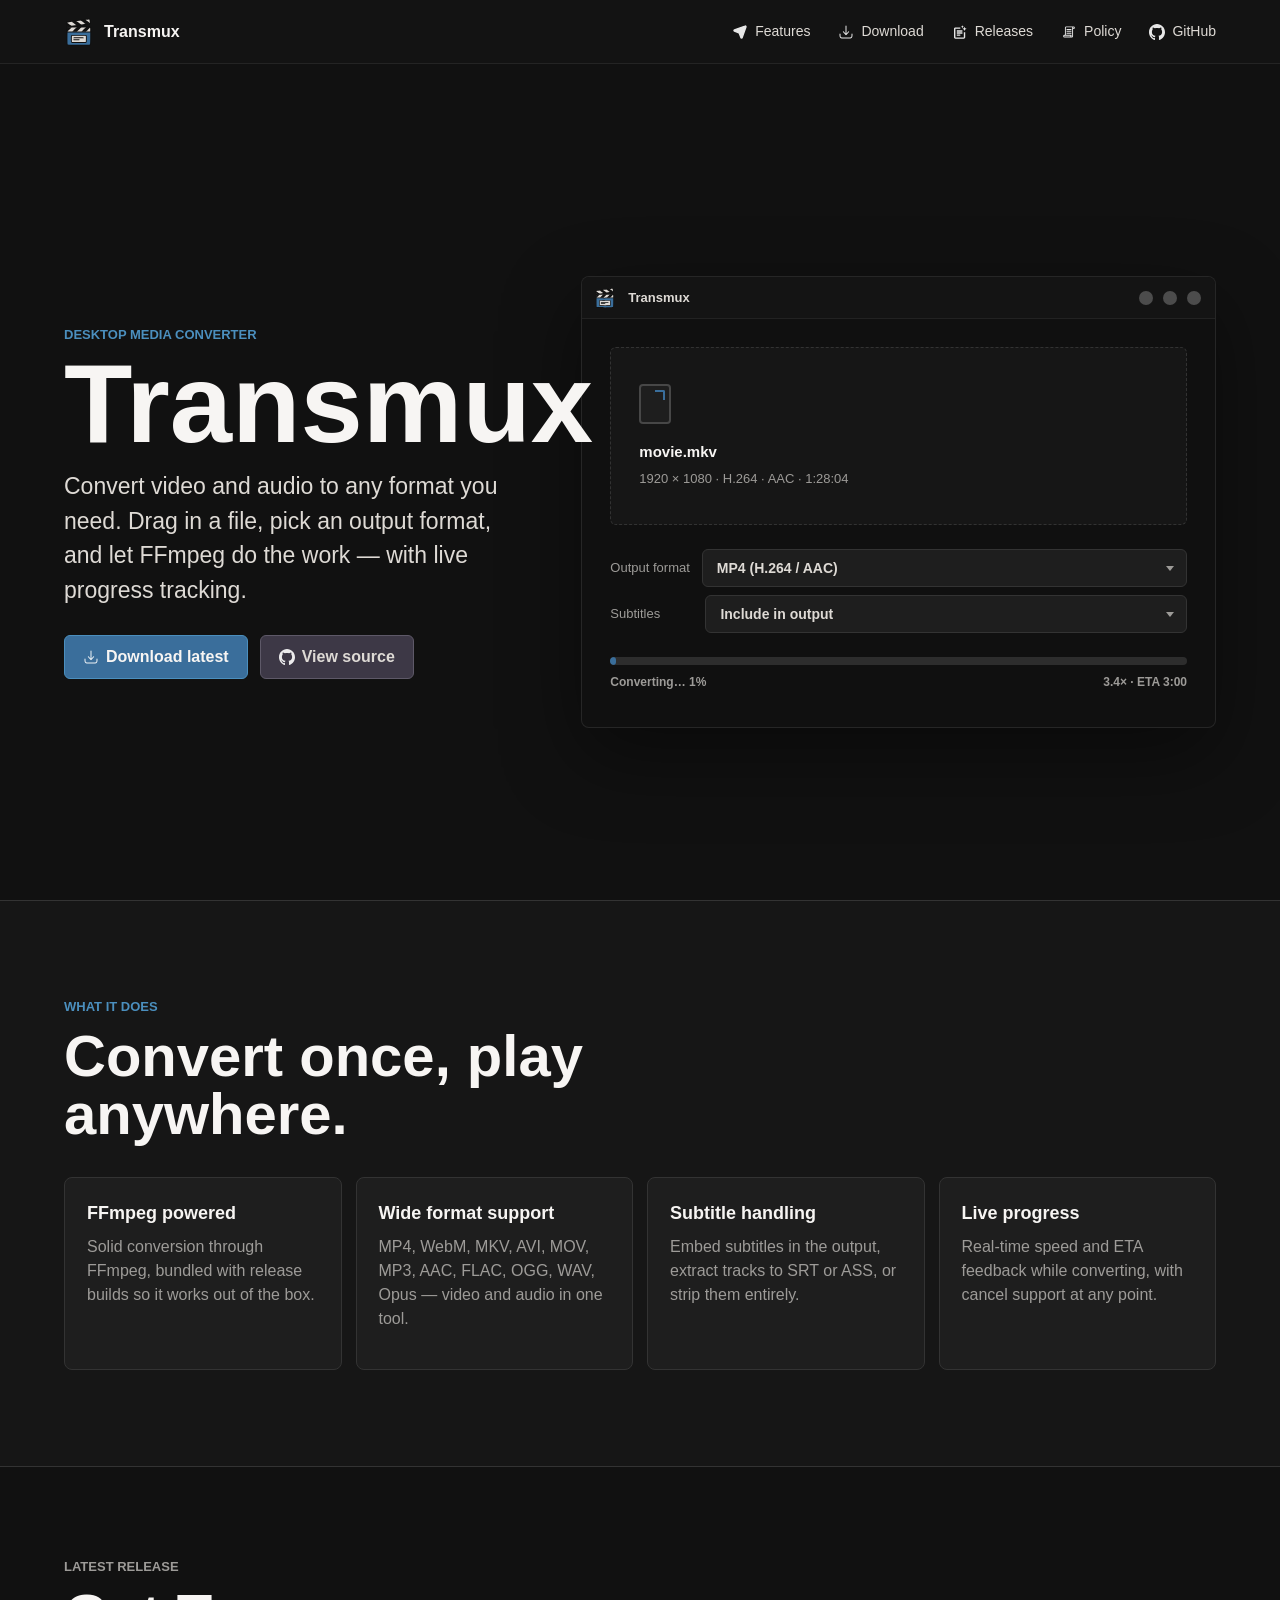
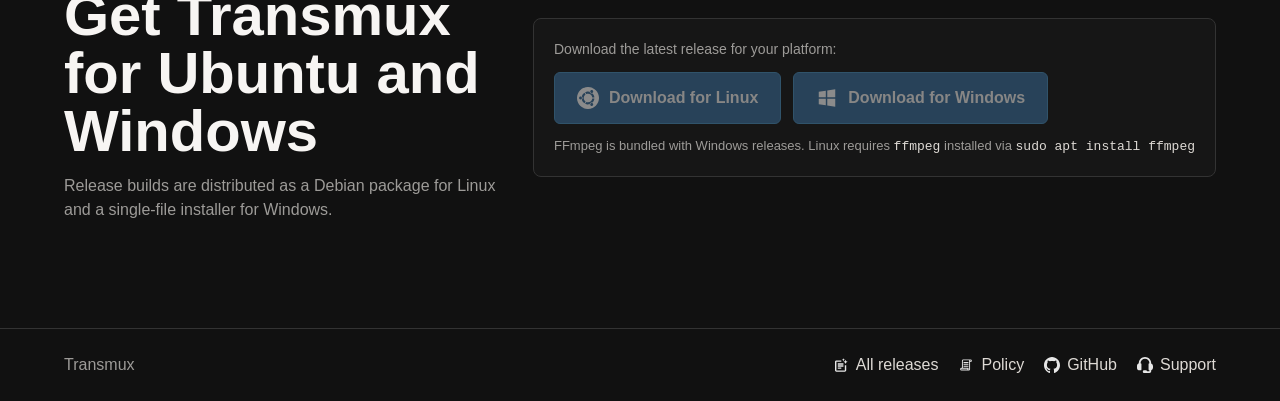
==== commit 3c4db810: "update site, add icons" ====
--- a/site/index.html
+++ b/site/index.html
@@ -18,11 +18,27 @@
         <span>Transmux</span>
       </a>
       <nav aria-label="Primary navigation">
-        <a href="#features">Features</a>
-        <a href="#download">Download</a>
-        <a href="releases/">Releases</a>
-        <a href="policy/">Policy</a>
-        <a href="https://github.com/piyushdoorwar/transmux" rel="noreferrer">GitHub</a>
+        <a class="icon-link" href="#features">
+          <img src="assets/features.svg" alt="" />
+          <span>Features</span>
+        </a>
+        <a class="icon-link" href="#download">
+          <img src="assets/download.svg" alt="" />
+          <span>Download</span>
+        </a>
+        <a class="icon-link" href="releases/">
+          <img src="assets/releases.svg" alt="" />
+          <span>Releases</span>
+        </a>
+        <a class="icon-link" href="policy/">
+          <img src="assets/policy.svg" alt="" />
+          <span>Policy</span>
+        </a>
+        <a class="github-link icon-link" href="https://github.com/piyushdoorwar/transmux" rel="noreferrer">
+          <img src="assets/github.svg" alt="" />
+          <span>GitHub</span>
+        </a>
+      </nav>
     </header>
 
     <main id="top">
@@ -35,9 +51,13 @@
             and let FFmpeg do the work — with live progress tracking.
           </p>
           <div class="actions">
-            <a class="button primary" id="downloadLink" href="#download">Download latest</a>
-            <a class="button secondary" href="https://github.com/piyushdoorwar/transmux" rel="noreferrer">
-              View source
+            <a class="button primary icon-link" id="downloadLink" href="#download">
+              <img src="assets/download.svg" alt="" />
+              <span>Download latest</span>
+            </a>
+            <a class="button secondary github-link" href="https://github.com/piyushdoorwar/transmux" rel="noreferrer">
+              <img src="assets/github.svg" alt="" />
+              <span>View source</span>
             </a>
           </div>
         </div>
@@ -134,10 +154,22 @@
     <footer>
       <span>Transmux</span>
       <div class="footer-links">
-        <a href="releases/">All releases</a>
-        <a href="policy/">Policy</a>
-        <a href="https://github.com/piyushdoorwar/transmux" rel="noreferrer">GitHub</a>
-        <button class="footer-support-link" id="footerSupportBtn">Support</button>
+        <a class="icon-link" href="releases/">
+          <img src="assets/releases.svg" alt="" />
+          <span>All releases</span>
+        </a>
+        <a class="icon-link" href="policy/">
+          <img src="assets/policy.svg" alt="" />
+          <span>Policy</span>
+        </a>
+        <a class="github-link" href="https://github.com/piyushdoorwar/transmux" rel="noreferrer">
+          <img src="assets/github.svg" alt="" />
+          <span>GitHub</span>
+        </a>
+        <button class="footer-support-link icon-link" id="footerSupportBtn">
+          <img src="assets/support.svg" alt="" />
+          <span>Support</span>
+        </button>
       </div>
     </footer>
 
--- a/site/styles.css
+++ b/site/styles.css
@@ -73,6 +73,22 @@
 
 nav a:hover {
   color: var(--text);
+}
+
+.icon-link,
+.github-link {
+  display: inline-flex;
+  align-items: center;
+  gap: 7px;
+}
+
+.icon-link img,
+.github-link img {
+  width: 16px;
+  height: 16px;
+  flex: 0 0 auto;
+  filter: brightness(0) invert(1);
+  opacity: 0.9;
 }
 
 main {
@@ -715,9 +731,11 @@
 }
 
 .footer-support-link {
+  align-items: center;
   background: none;
   border: none;
   cursor: pointer;
+  display: inline-flex;
   color: var(--soft);
   font-family: inherit;
   font-size: inherit;
@@ -1096,6 +1114,9 @@
 }
 
 .release-gh-link {
+  display: inline-flex;
+  align-items: center;
+  gap: 7px;
   font-size: 13px;
   color: var(--soft);
 }
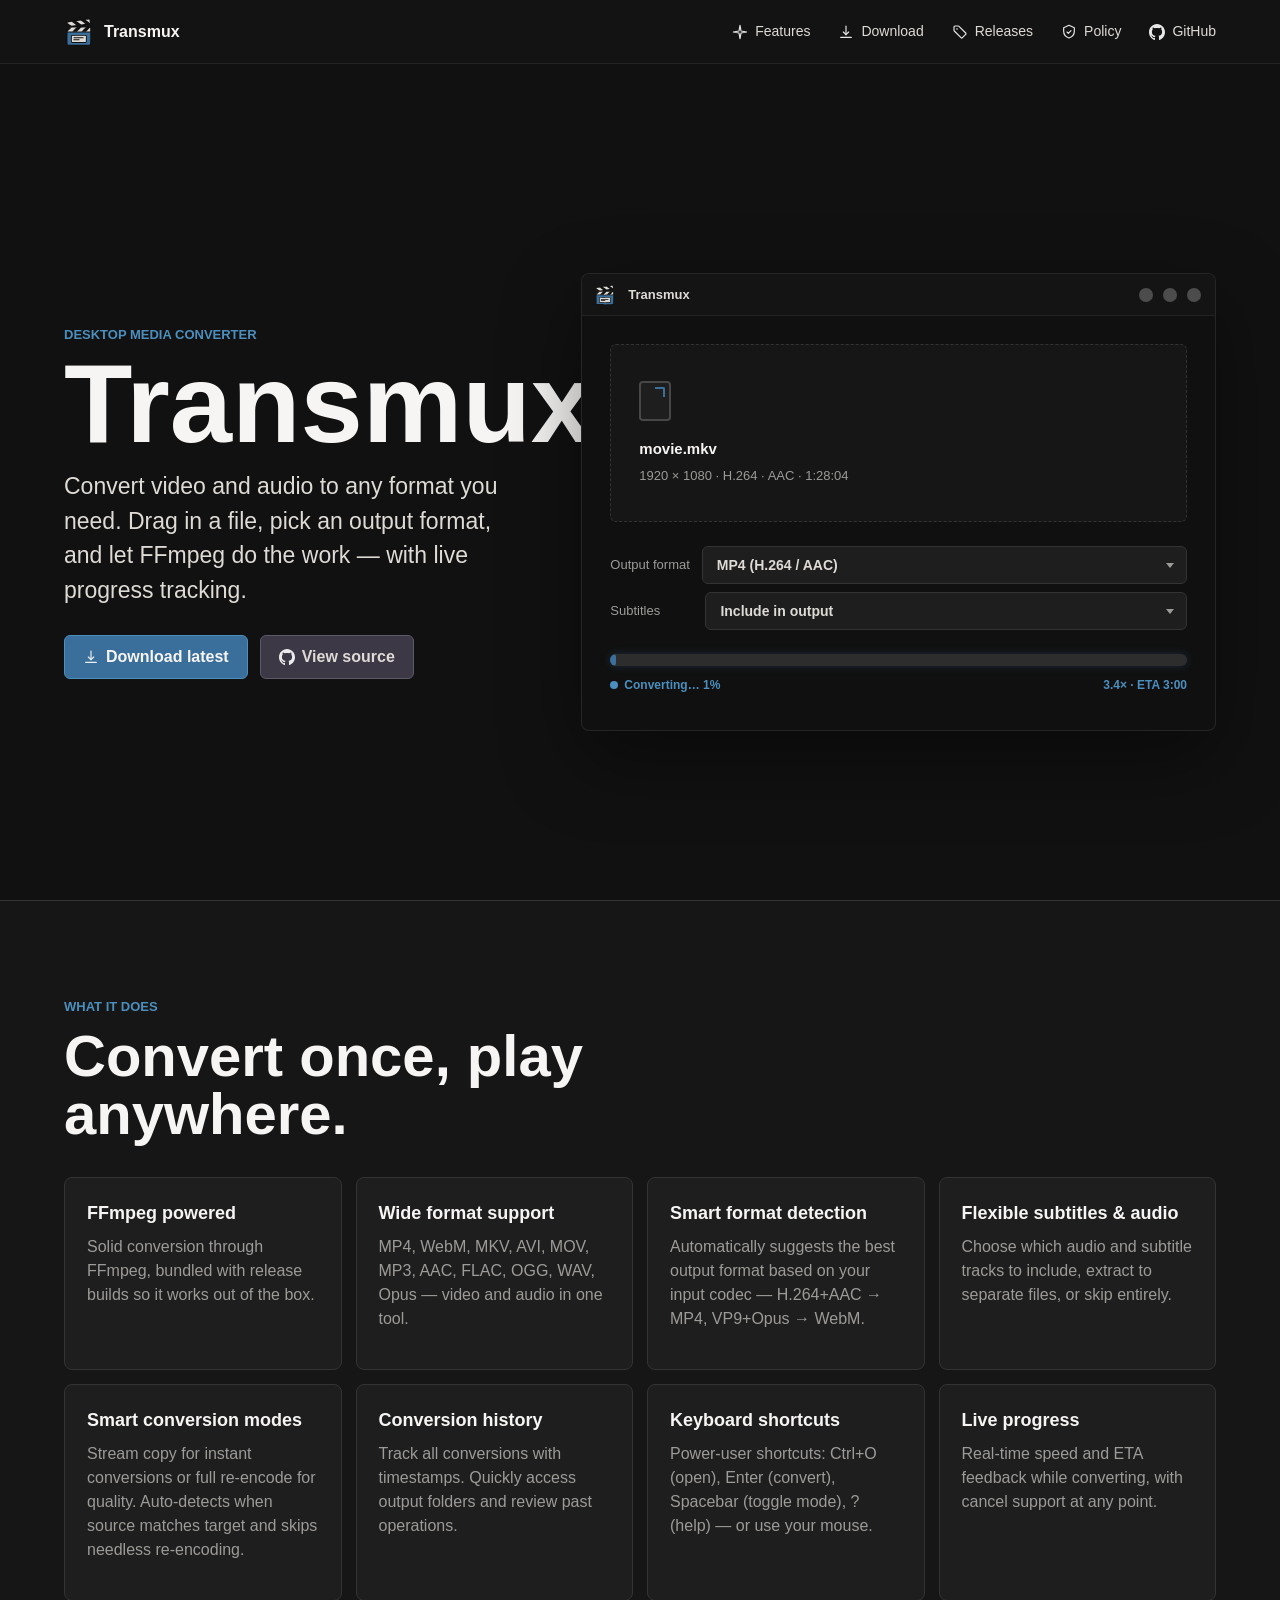
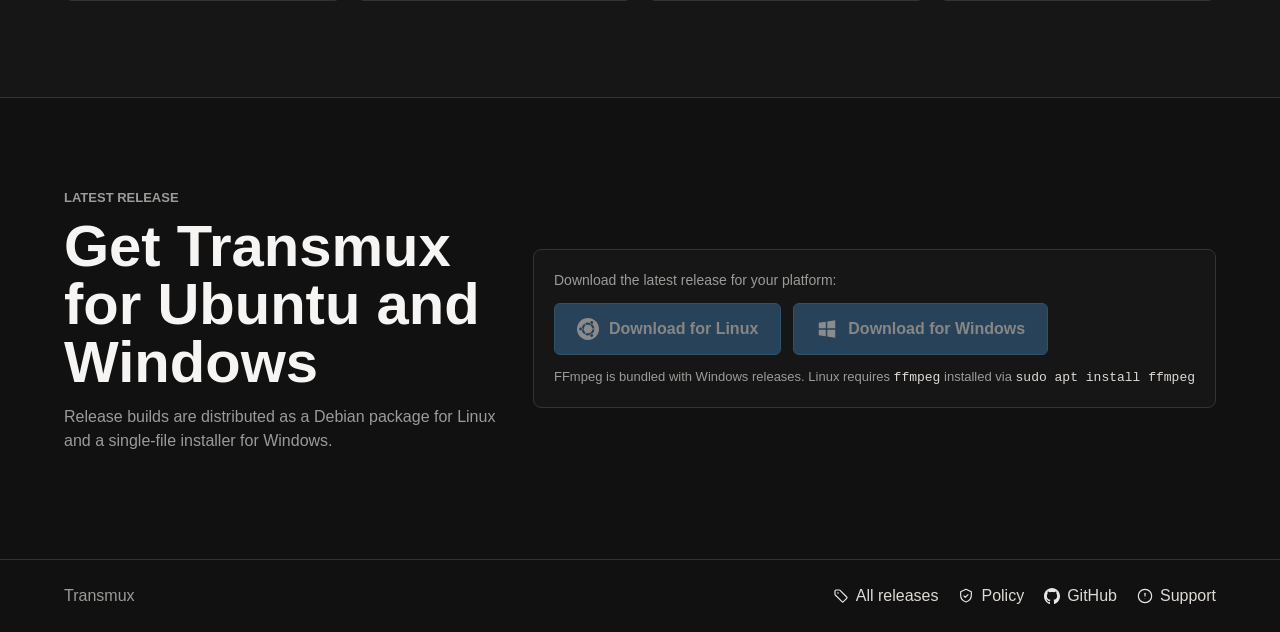
==== commit 76fa6661: "update readme and site" ====
--- a/site/index.html
+++ b/site/index.html
@@ -114,10 +114,26 @@
             <p>MP4, WebM, MKV, AVI, MOV, MP3, AAC, FLAC, OGG, WAV, Opus — video and audio in one tool.</p>
           </article>
           <article data-reveal style="--reveal-delay: 0.2s">
-            <h3>Subtitle handling</h3>
-            <p>Embed subtitles in the output, extract tracks to SRT or ASS, or strip them entirely.</p>
+            <h3>Smart format detection</h3>
+            <p>Automatically suggests the best output format based on your input codec — H.264+AAC → MP4, VP9+Opus → WebM.</p>
           </article>
           <article data-reveal style="--reveal-delay: 0.3s">
+            <h3>Flexible subtitles &amp; audio</h3>
+            <p>Choose which audio and subtitle tracks to include, extract to separate files, or skip entirely.</p>
+          </article>
+          <article data-reveal style="--reveal-delay: 0.4s">
+            <h3>Smart conversion modes</h3>
+            <p>Stream copy for instant conversions or full re-encode for quality. Auto-detects when source matches target and skips needless re-encoding.</p>
+          </article>
+          <article data-reveal style="--reveal-delay: 0.5s">
+            <h3>Conversion history</h3>
+            <p>Track all conversions with timestamps. Quickly access output folders and review past operations.</p>
+          </article>
+          <article data-reveal style="--reveal-delay: 0.6s">
+            <h3>Keyboard shortcuts</h3>
+            <p>Power-user shortcuts: Ctrl+O (open), Enter (convert), Spacebar (toggle mode), ? (help) — or use your mouse.</p>
+          </article>
+          <article data-reveal style="--reveal-delay: 0.7s">
             <h3>Live progress</h3>
             <p>Real-time speed and ETA feedback while converting, with cancel support at any point.</p>
           </article>
@@ -192,13 +208,15 @@
       </div>
     </div>
 
+    <script src="image-guard.js"></script>
     <script src="app.js"></script>
     <script>
-      // Progress bar animation
+      // Progress bar animation with enhanced visual effects
       function animateProgress() {
         const progBar = document.getElementById("progBar");
         const progPercent = document.getElementById("progPercent");
         const progEta = document.getElementById("progEta");
+        const progSection = document.querySelector(".cvt-progress-section");
         const duration = 22000; // 22 seconds per cycle
         const startTime = Date.now();
 
@@ -215,8 +233,16 @@
           const eta = Math.max(0, 180 - Math.floor(easeProgress * 176)); // 3:00 down to 0:04
 
           progBar.style.width = percent + "%";
-          progPercent.textContent = `Converting… ${percent}%`;
-          
+
+          // Update progress percent with animated text
+          const progPercentText = progPercent.querySelector ? progPercent : document.getElementById("progPercent");
+          progPercentText.textContent = `Converting… ${percent}%`;
+
+          // Animate glow intensity based on progress
+          const glowIntensity = 0.3 + (easeProgress * 0.5); // 0.3 to 0.8
+          const glowColor = `rgba(58, 110, 155, ${glowIntensity})`;
+          progBar.parentElement.style.boxShadow = `0 0 ${8 + easeProgress * 8}px ${glowColor}`;
+
           const mins = Math.floor(eta / 60);
           const secs = eta % 60;
           progEta.textContent = `3.4× · ETA ${mins}:${String(secs).padStart(2, "0")}`;
--- a/site/styles.css
+++ b/site/styles.css
@@ -35,6 +35,12 @@
   text-decoration: none;
 }
 
+img {
+  pointer-events: none;
+  user-select: none;
+  -webkit-user-drag: none;
+}
+
 .topbar {
   position: sticky;
   top: 0;
@@ -342,6 +348,19 @@
   border-radius: 8px;
   background: #101010;
   box-shadow: 0 28px 80px rgba(0, 0, 0, 0.42);
+  animation: fade-up 0.8s 0.14s cubic-bezier(0.22, 1, 0.36, 1) both,
+             converter-float 6s 1.2s ease-in-out infinite;
+}
+
+@keyframes converter-float {
+  0%, 100% {
+    transform: translateY(0px);
+    box-shadow: 0 28px 80px rgba(0, 0, 0, 0.42);
+  }
+  50% {
+    transform: translateY(-6px);
+    box-shadow: 0 36px 96px rgba(0, 0, 0, 0.54), 0 0 48px rgba(58, 110, 155, 0.08);
+  }
 }
 
 .cvt-body {
@@ -449,14 +468,15 @@
 .cvt-progress-section {
   display: flex;
   flex-direction: column;
-  gap: 8px;
+  gap: 10px;
 }
 
 .cvt-progress-bar {
-  height: 8px;
+  height: 12px;
   overflow: hidden;
   border-radius: 999px;
   background: #2d2d2d;
+  box-shadow: 0 0 12px rgba(58, 110, 155, 0.4);
 }
 
 .cvt-progress-bar span {
@@ -470,9 +490,44 @@
 .cvt-progress-meta {
   display: flex;
   justify-content: space-between;
+  align-items: center;
   font-size: 12px;
   color: var(--muted);
   font-weight: 600;
+}
+
+#progPercent {
+  display: flex;
+  align-items: center;
+  gap: 6px;
+  color: var(--blue-bright);
+  font-weight: 700;
+}
+
+#progPercent::before {
+  content: "";
+  display: inline-block;
+  width: 8px;
+  height: 8px;
+  border-radius: 50%;
+  background: var(--blue-bright);
+  animation: pulse-dot 1.2s ease-in-out infinite;
+}
+
+@keyframes pulse-dot {
+  0%, 100% {
+    opacity: 0.4;
+    transform: scale(1);
+  }
+  50% {
+    opacity: 1;
+    transform: scale(1.2);
+  }
+}
+
+#progEta {
+  color: var(--blue-bright);
+  font-weight: 700;
 }
 
 .band {
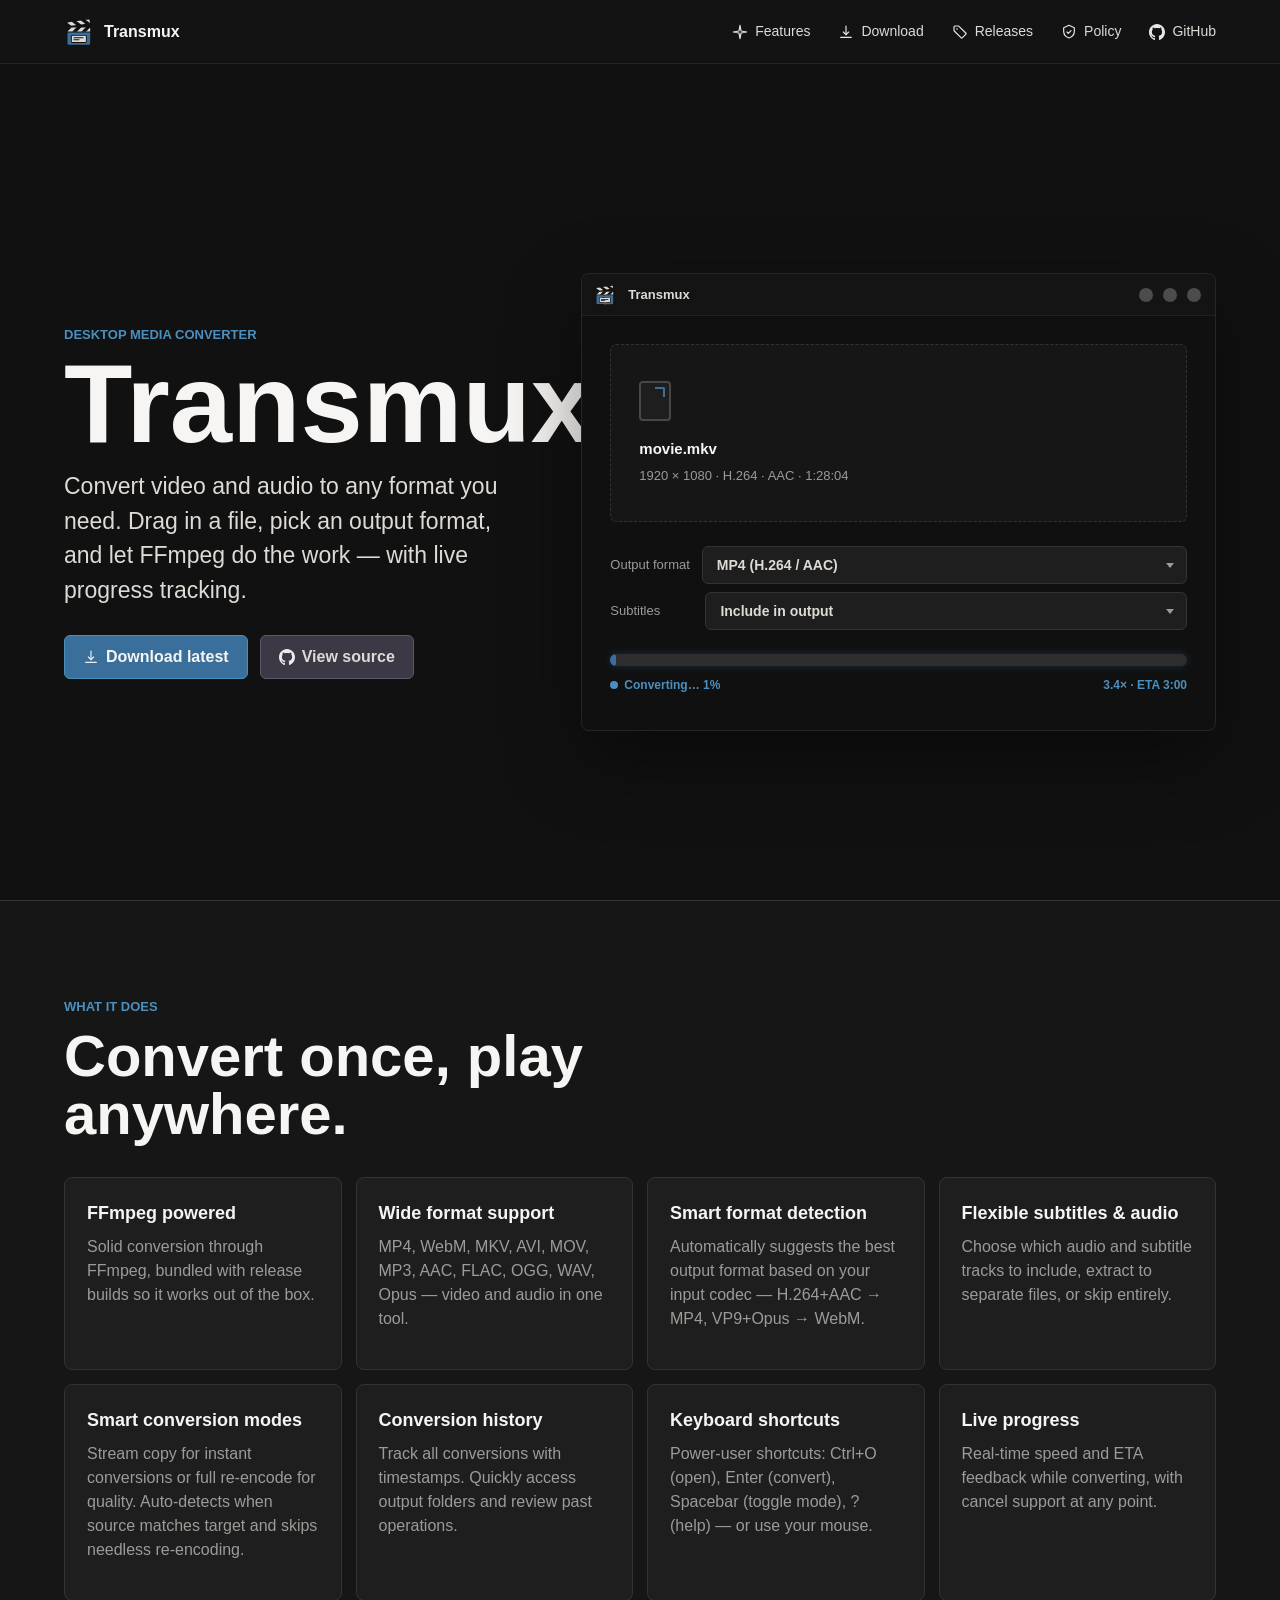
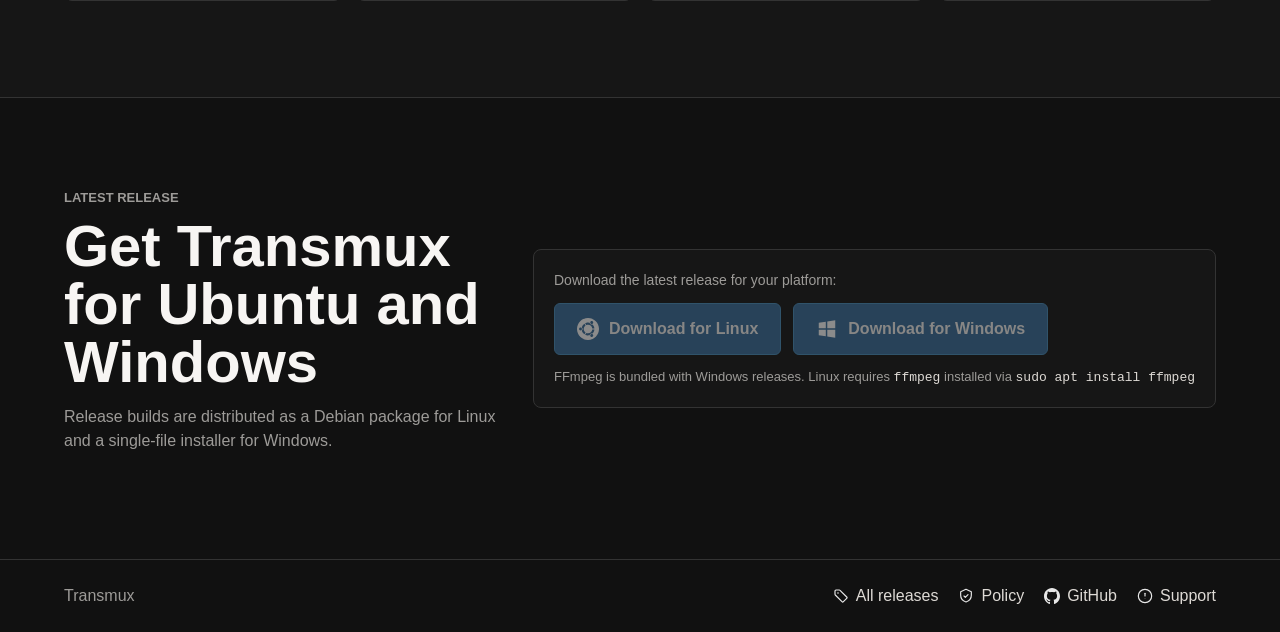
==== commit 8491aaa5: "refactor(site): replace per-icon SVG files with inline sprite - Consolidate individual SVG icon file" ====
--- a/site/index.html
+++ b/site/index.html
@@ -7,9 +7,58 @@
       name="description"
       content="Transmux is a clean desktop media converter for Windows and Linux, powered by FFmpeg."
     />
-    <title>Transmux</title>
+    <meta name="author" content="Piyush Doorwar" />
+    <meta name="robots" content="index, follow, max-image-preview:large" />
+    <meta name="theme-color" content="#111111" />
+    <link rel="canonical" href="https://piyushdoorwar.github.io/transmux/" />
+
+    <meta property="og:type" content="website" />
+    <meta property="og:site_name" content="Transmux" />
+    <meta property="og:title" content="Transmux — Desktop Media Converter" />
+    <meta
+      property="og:description"
+      content="Convert video and audio on Windows and Linux with a clean, FFmpeg-powered desktop app."
+    />
+    <meta property="og:url" content="https://piyushdoorwar.github.io/transmux/" />
+    <meta property="og:image" content="https://piyushdoorwar.github.io/transmux/assets/transmux.svg" />
+    <meta property="og:image:alt" content="Transmux media converter logo" />
+
+    <meta name="twitter:card" content="summary" />
+    <meta name="twitter:title" content="Transmux — Desktop Media Converter" />
+    <meta
+      name="twitter:description"
+      content="Convert video and audio on Windows and Linux with a clean, FFmpeg-powered desktop app."
+    />
+    <meta name="twitter:image" content="https://piyushdoorwar.github.io/transmux/assets/transmux.svg" />
+    <meta name="twitter:image:alt" content="Transmux media converter logo" />
+
+    <title>Transmux — Free Desktop Media Converter</title>
     <link rel="icon" href="assets/transmux.svg" type="image/svg+xml" />
     <link rel="stylesheet" href="styles.css" />
+    <script type="application/ld+json">
+      {
+        "@context": "https://schema.org",
+        "@type": "SoftwareApplication",
+        "name": "Transmux",
+        "description": "A clean desktop media converter for Windows and Linux, powered by FFmpeg.",
+        "url": "https://piyushdoorwar.github.io/transmux/",
+        "downloadUrl": "https://piyushdoorwar.github.io/transmux/releases/",
+        "applicationCategory": "MultimediaApplication",
+        "operatingSystem": "Windows, Linux",
+        "image": "https://piyushdoorwar.github.io/transmux/assets/transmux.svg",
+        "author": {
+          "@type": "Person",
+          "name": "Piyush Doorwar",
+          "url": "https://github.com/piyushdoorwar"
+        },
+        "offers": {
+          "@type": "Offer",
+          "price": "0",
+          "priceCurrency": "USD"
+        },
+        "sameAs": "https://github.com/piyushdoorwar/transmux"
+      }
+    </script>
   </head>
   <body>
     <header class="topbar">
@@ -19,23 +68,23 @@
       </a>
       <nav aria-label="Primary navigation">
         <a class="icon-link" href="#features">
-          <img src="assets/features.svg" alt="" />
+          <svg class="ic" aria-hidden="true"><use href="assets/icons.svg#i-features" /></svg>
           <span>Features</span>
         </a>
         <a class="icon-link" href="#download">
-          <img src="assets/download.svg" alt="" />
+          <svg class="ic" aria-hidden="true"><use href="assets/icons.svg#i-download" /></svg>
           <span>Download</span>
         </a>
         <a class="icon-link" href="releases/">
-          <img src="assets/releases.svg" alt="" />
+          <svg class="ic" aria-hidden="true"><use href="assets/icons.svg#i-releases" /></svg>
           <span>Releases</span>
         </a>
         <a class="icon-link" href="policy/">
-          <img src="assets/policy.svg" alt="" />
+          <svg class="ic" aria-hidden="true"><use href="assets/icons.svg#i-policy" /></svg>
           <span>Policy</span>
         </a>
         <a class="github-link icon-link" href="https://github.com/piyushdoorwar/transmux" rel="noreferrer">
-          <img src="assets/github.svg" alt="" />
+          <svg class="ic" aria-hidden="true"><use href="assets/icons.svg#i-github" /></svg>
           <span>GitHub</span>
         </a>
       </nav>
@@ -52,11 +101,11 @@
           </p>
           <div class="actions">
             <a class="button primary icon-link" id="downloadLink" href="#download">
-              <img src="assets/download.svg" alt="" />
+              <svg class="ic" aria-hidden="true"><use href="assets/icons.svg#i-download" /></svg>
               <span>Download latest</span>
             </a>
             <a class="button secondary github-link" href="https://github.com/piyushdoorwar/transmux" rel="noreferrer">
-              <img src="assets/github.svg" alt="" />
+              <svg class="ic" aria-hidden="true"><use href="assets/icons.svg#i-github" /></svg>
               <span>View source</span>
             </a>
           </div>
@@ -154,11 +203,11 @@
           <p class="download-desc">Download the latest release for your platform:</p>
           <div class="download-actions" aria-label="Download Transmux">
             <a class="button primary large platform-download disabled" id="linuxDownloadLink" aria-disabled="true" aria-label="Download Transmux for Linux">
-              <img src="assets/ubuntu.svg" alt="" />
+              <svg class="ic" aria-hidden="true"><use href="assets/icons.svg#i-ubuntu" /></svg>
               <span>Download for Linux</span>
             </a>
             <a class="button primary large platform-download disabled" id="windowsDownloadLink" aria-disabled="true" aria-label="Download Transmux for Windows">
-              <img src="assets/windows.svg" alt="" />
+              <svg class="ic" aria-hidden="true"><use href="assets/icons.svg#i-windows" /></svg>
               <span>Download for Windows</span>
             </a>
           </div>
@@ -171,19 +220,19 @@
       <span>Transmux</span>
       <div class="footer-links">
         <a class="icon-link" href="releases/">
-          <img src="assets/releases.svg" alt="" />
+          <svg class="ic" aria-hidden="true"><use href="assets/icons.svg#i-releases" /></svg>
           <span>All releases</span>
         </a>
         <a class="icon-link" href="policy/">
-          <img src="assets/policy.svg" alt="" />
+          <svg class="ic" aria-hidden="true"><use href="assets/icons.svg#i-policy" /></svg>
           <span>Policy</span>
         </a>
         <a class="github-link" href="https://github.com/piyushdoorwar/transmux" rel="noreferrer">
-          <img src="assets/github.svg" alt="" />
+          <svg class="ic" aria-hidden="true"><use href="assets/icons.svg#i-github" /></svg>
           <span>GitHub</span>
         </a>
         <button class="footer-support-link icon-link" id="footerSupportBtn">
-          <img src="assets/support.svg" alt="" />
+          <svg class="ic" aria-hidden="true"><use href="assets/icons.svg#i-support" /></svg>
           <span>Support</span>
         </button>
       </div>
@@ -202,7 +251,7 @@
           Transmux version, and a short note about what happened.
         </p>
         <a class="button secondary large email-link" href="mailto:piyushdoorwar+transmux@gmail.com">
-          <img src="assets/mail.svg" alt="" />
+          <svg class="ic" aria-hidden="true"><use href="assets/icons.svg#i-mail" /></svg>
           <span>piyushdoorwar+transmux@gmail.com</span>
         </a>
       </div>
@@ -270,8 +319,6 @@
       supportModal.addEventListener("click", e => { if (e.target === supportModal) { supportModal.classList.add("hidden"); document.body.style.overflow = ""; } });
       document.addEventListener("keydown", e => { if (e.key === "Escape" && !supportModal.classList.contains("hidden")) { supportModal.classList.add("hidden"); document.body.style.overflow = ""; } });
     </script>
-    <!-- Cloudflare Web Analytics -->
-    <script defer src="https://static.cloudflareinsights.com/beacon.min.js" data-cf-beacon='{"token": "e9cd556fb46f4880a8842d37e2dfe3fb"}'></script>
-    <!-- End Cloudflare Web Analytics -->
+    <!-- Cloudflare Web Analytics --><script type='module' src='https://static.cloudflareinsights.com/beacon.min.js' data-cf-beacon='{"token": "7bf02e12b7eb4bcfb147fbf33e347cd9"}'></script><!-- End Cloudflare Web Analytics -->
   </body>
 </html>
--- a/site/styles.css
+++ b/site/styles.css
@@ -94,6 +94,20 @@
   height: 16px;
   flex: 0 0 auto;
   filter: brightness(0) invert(1);
+  opacity: 0.9;
+}
+
+/* Sprite icons (assets/icons.svg) are drawn with currentColor. */
+.ic {
+  display: inline-block;
+  width: 16px;
+  height: 16px;
+  flex: 0 0 auto;
+}
+
+.icon-link .ic,
+.github-link .ic {
+  color: #fff;
   opacity: 0.9;
 }
 
@@ -613,6 +627,14 @@
   filter: brightness(0) invert(1);
 }
 
+.platform-download .ic,
+.email-link .ic {
+  width: 22px;
+  height: 22px;
+  color: #fff;
+  opacity: 1;
+}
+
 .email-link {
   gap: 10px;
 }
@@ -801,6 +823,37 @@
   color: var(--text);
 }
 
+/* ── Not found (404) ────────────────────────────────────────────────────── */
+
+.notfound {
+  display: grid;
+  place-items: center;
+  min-height: calc(100vh - 64px - 74px);
+  padding: 64px clamp(18px, 5vw, 64px);
+  text-align: center;
+}
+
+.notfound .code404 {
+  color: var(--blue-bright);
+  font: 800 clamp(72px, 14vw, 128px) / 1 "Ubuntu Mono", "Cascadia Code", monospace;
+}
+
+.notfound h1 {
+  margin: 12px 0 0;
+  font-size: clamp(26px, 4vw, 36px);
+  line-height: 1.15;
+}
+
+.notfound p {
+  margin: 12px auto 0;
+  max-width: 520px;
+  color: var(--soft);
+}
+
+.notfound .actions {
+  justify-content: center;
+}
+
 /* ── Support modal ──────────────────────────────────────────────────────── */
 
 .modal-backdrop {
@@ -930,6 +983,10 @@
   filter: brightness(0) invert(0.6);
 }
 
+.os-tab .ic {
+  color: #999;
+}
+
 .os-tab:hover {
   color: var(--text);
   border-color: var(--button-border);
@@ -943,6 +1000,10 @@
 
 .os-tab.active img {
   filter: brightness(0) invert(1);
+}
+
+.os-tab.active .ic {
+  color: #fff;
 }
 
 .releases-filters {
@@ -1166,6 +1227,11 @@
   width: 16px;
   height: 16px;
   filter: brightness(0) invert(1);
+}
+
+.release-dl-btn .ic {
+  color: #fff;
+  opacity: 1;
 }
 
 .release-gh-link {
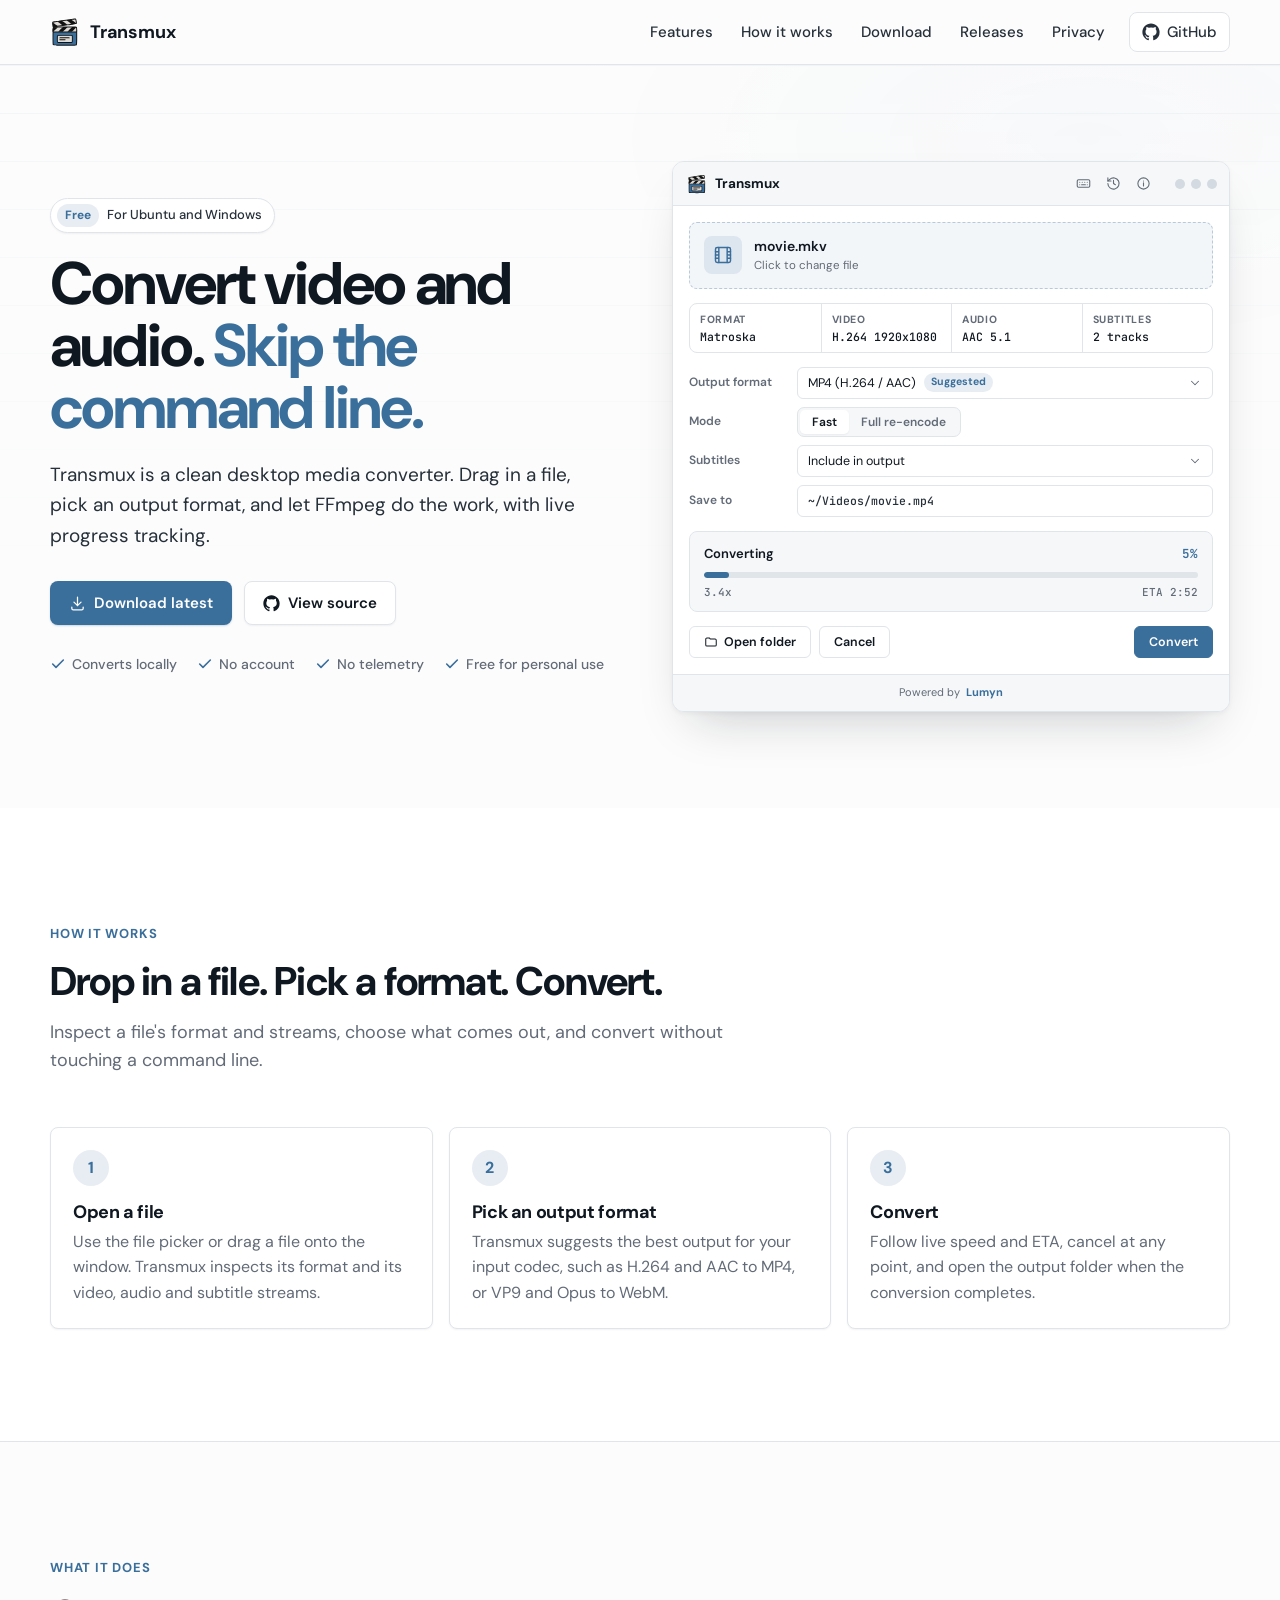
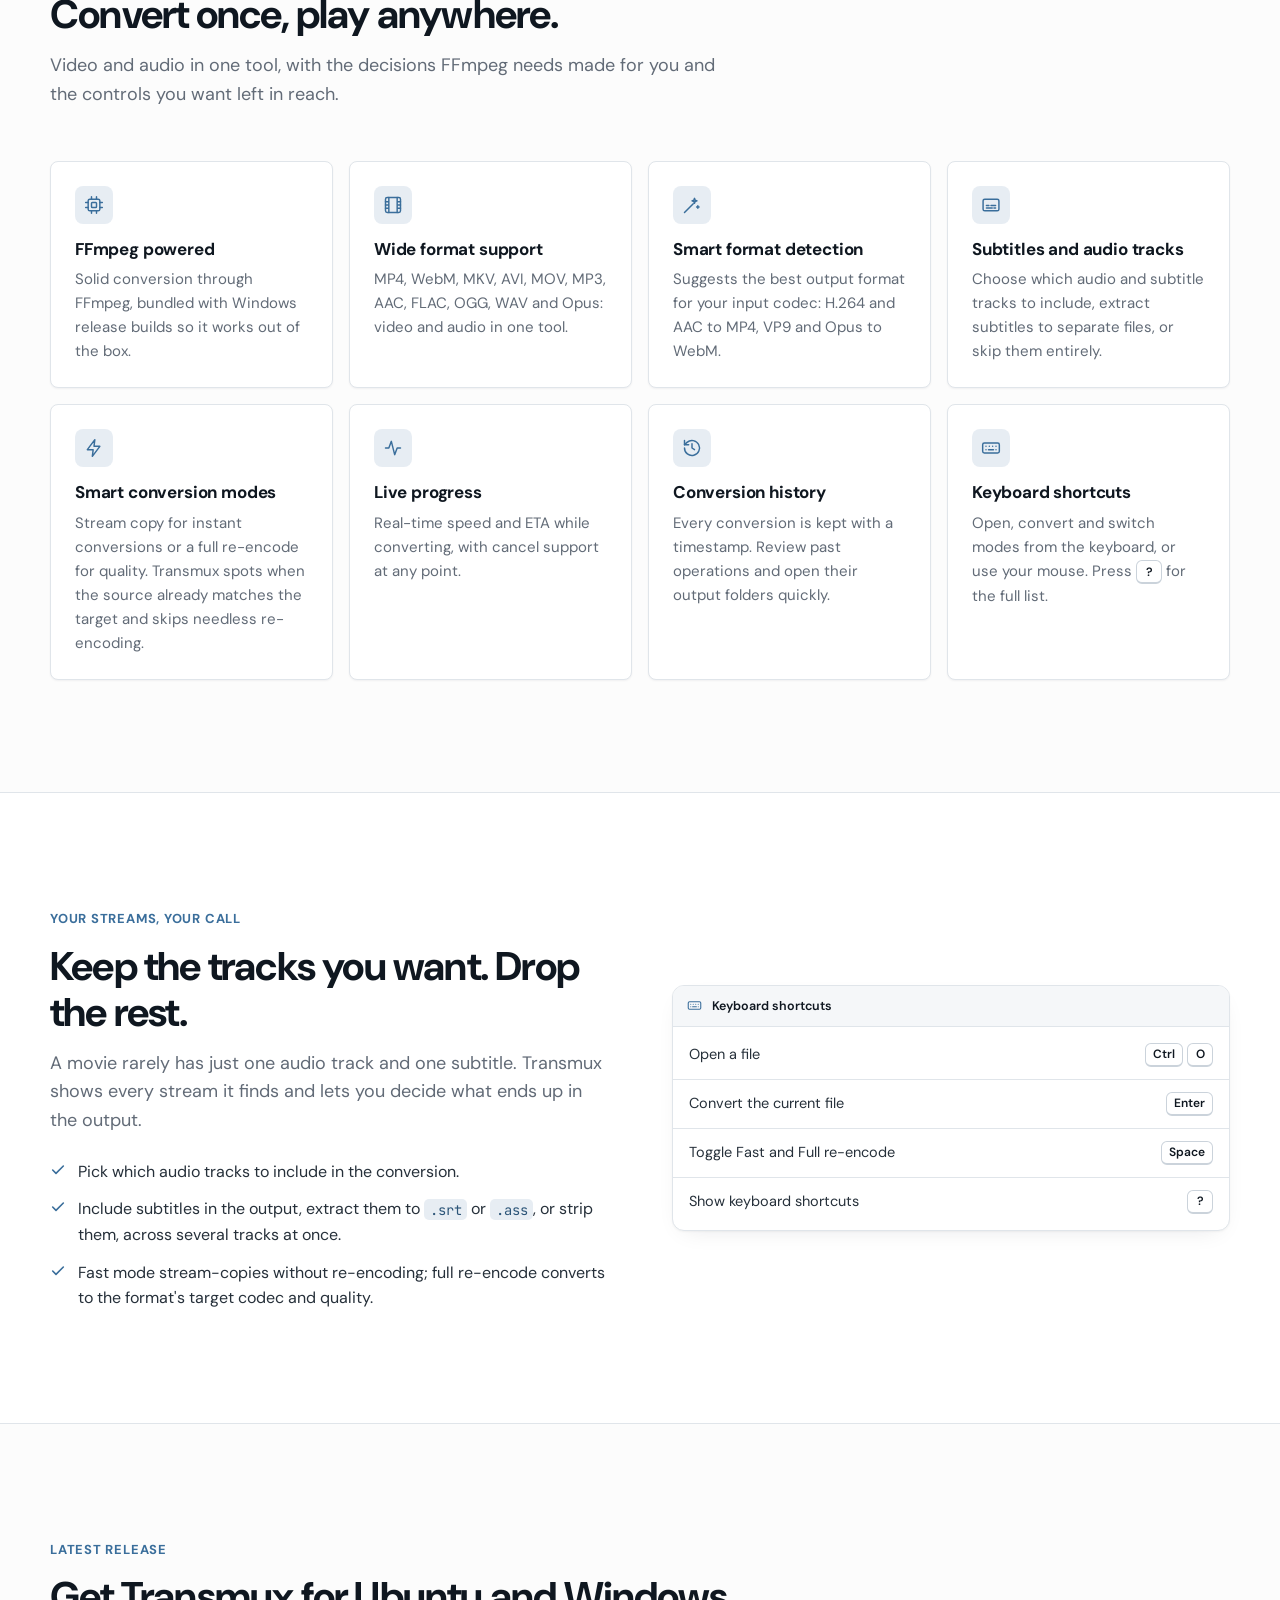
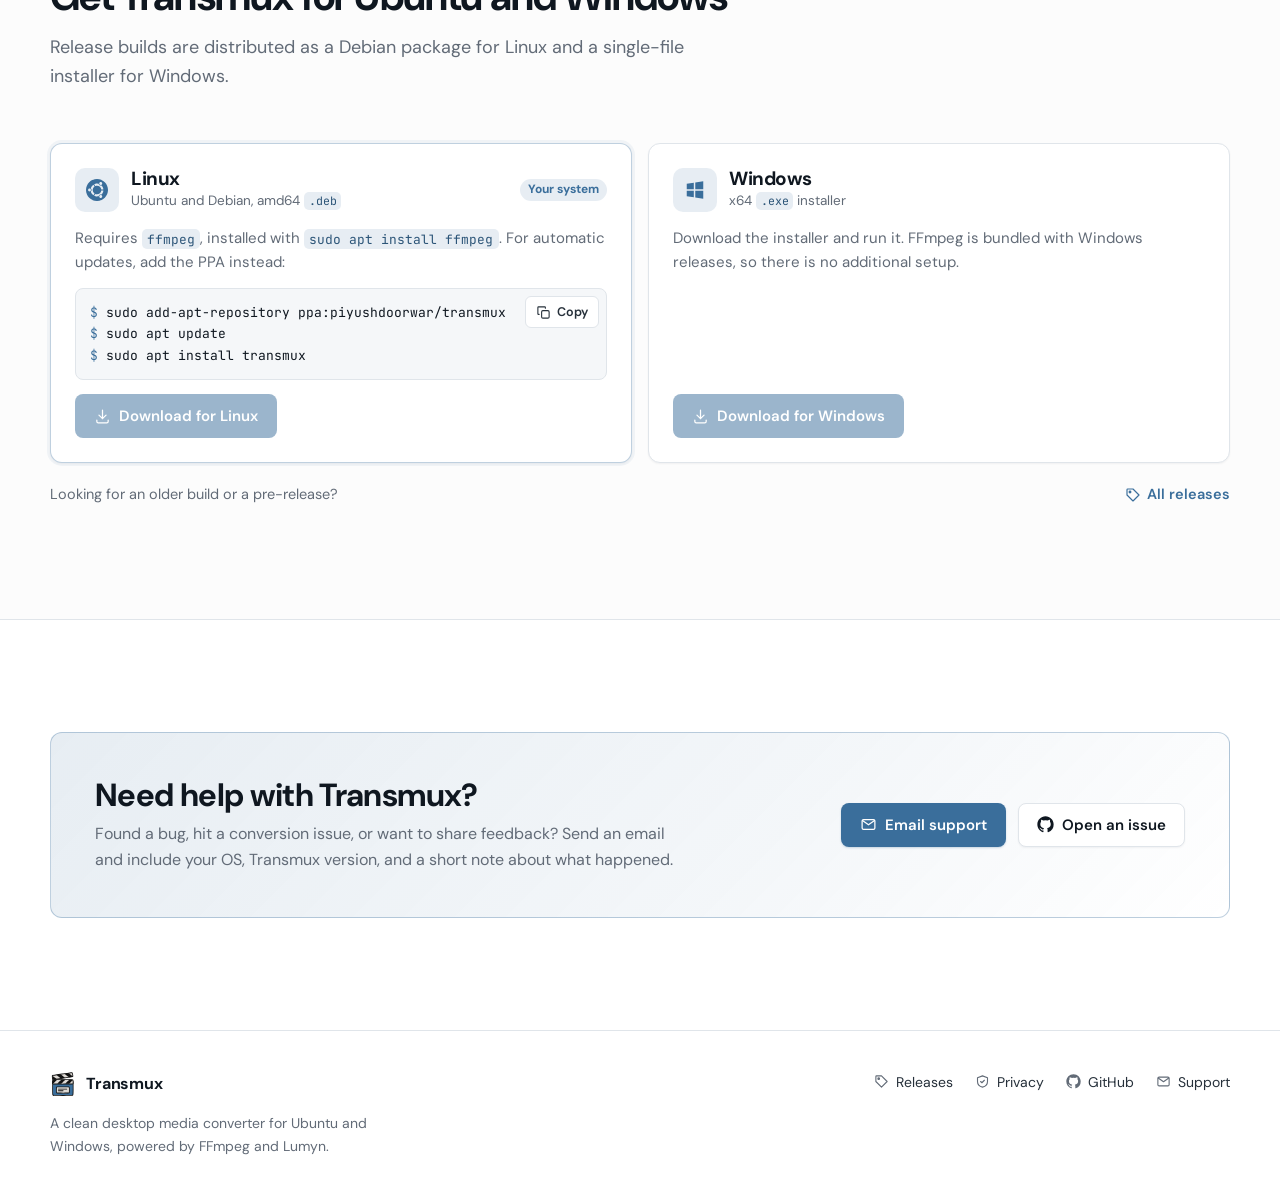
==== commit e34a996f: "feat: redesign site and bundle DM Sans and JetBrains Mono fonts - Replace the Inter font dependency " ====
--- a/site/index.html
+++ b/site/index.html
@@ -8,12 +8,16 @@
       content="Transmux is a clean desktop media converter for Windows and Linux, powered by FFmpeg."
     />
     <meta name="author" content="Piyush Doorwar" />
+    <meta name="application-name" content="Transmux" />
     <meta name="robots" content="index, follow, max-image-preview:large" />
-    <meta name="theme-color" content="#111111" />
+    <meta name="theme-color" content="#FCFCFC" media="(prefers-color-scheme: light)" />
+    <meta name="theme-color" content="#161719" media="(prefers-color-scheme: dark)" />
+    <meta name="color-scheme" content="light dark" />
     <link rel="canonical" href="https://piyushdoorwar.github.io/transmux/" />
 
     <meta property="og:type" content="website" />
     <meta property="og:site_name" content="Transmux" />
+    <meta property="og:locale" content="en_US" />
     <meta property="og:title" content="Transmux — Desktop Media Converter" />
     <meta
       property="og:description"
@@ -34,7 +38,14 @@
 
     <title>Transmux — Free Desktop Media Converter</title>
     <link rel="icon" href="assets/transmux.svg" type="image/svg+xml" />
+    <link rel="preconnect" href="https://fonts.googleapis.com" />
+    <link rel="preconnect" href="https://fonts.gstatic.com" crossorigin />
+    <link
+      rel="stylesheet"
+      href="https://fonts.googleapis.com/css2?family=DM+Sans:opsz,wght@9..40,400;9..40,500;9..40,600;9..40,700&family=JetBrains+Mono:wght@400;500;600;700&display=swap"
+    />
     <link rel="stylesheet" href="styles.css" />
+    <script>document.documentElement.classList.add("js");</script>
     <script type="application/ld+json">
       {
         "@context": "https://schema.org",
@@ -61,264 +72,348 @@
     </script>
   </head>
   <body>
+    <a class="skip-link" href="#main">Skip to content</a>
+
     <header class="topbar">
-      <a class="brand" href="#top" aria-label="Transmux home">
-        <img src="assets/transmux.svg" alt="" />
-        <span>Transmux</span>
-      </a>
-      <nav aria-label="Primary navigation">
-        <a class="icon-link" href="#features">
-          <svg class="ic" aria-hidden="true"><use href="assets/icons.svg#i-features" /></svg>
-          <span>Features</span>
+      <div class="wrap">
+        <a class="brand" href="./" aria-label="Transmux home">
+          <img src="assets/transmux.svg" alt="" width="30" height="30" />
+          <span>Transmux</span>
         </a>
-        <a class="icon-link" href="#download">
-          <svg class="ic" aria-hidden="true"><use href="assets/icons.svg#i-download" /></svg>
-          <span>Download</span>
-        </a>
-        <a class="icon-link" href="releases/">
-          <svg class="ic" aria-hidden="true"><use href="assets/icons.svg#i-releases" /></svg>
-          <span>Releases</span>
-        </a>
-        <a class="icon-link" href="policy/">
-          <svg class="ic" aria-hidden="true"><use href="assets/icons.svg#i-policy" /></svg>
-          <span>Policy</span>
-        </a>
-        <a class="github-link icon-link" href="https://github.com/piyushdoorwar/transmux" rel="noreferrer">
-          <svg class="ic" aria-hidden="true"><use href="assets/icons.svg#i-github" /></svg>
-          <span>GitHub</span>
-        </a>
-      </nav>
+        <button class="nav-toggle" type="button" aria-label="Open menu" aria-expanded="false" aria-controls="site-nav">
+          <svg class="ic i-menu" aria-hidden="true"><use href="assets/icons.svg#i-menu" /></svg>
+          <svg class="ic i-close" aria-hidden="true"><use href="assets/icons.svg#i-close" /></svg>
+        </button>
+        <nav class="nav" id="site-nav" aria-label="Primary">
+          <a href="#features">Features</a>
+          <a href="#how">How it works</a>
+          <a href="#download">Download</a>
+          <a href="releases/">Releases</a>
+          <a href="policy/">Privacy</a>
+          <a class="nav-gh" href="https://github.com/piyushdoorwar/transmux" rel="noreferrer">
+            <svg class="ic" aria-hidden="true"><use href="assets/icons.svg#i-github" /></svg>
+            <span>GitHub</span>
+          </a>
+        </nav>
+      </div>
     </header>
 
-    <main id="top">
+    <main id="main">
+      <!-- Hero -->
       <section class="hero">
-        <div class="hero-copy">
-          <p class="eyebrow">Desktop media converter</p>
-          <h1>Transmux</h1>
-          <p class="lede">
-            Convert video and audio to any format you need. Drag in a file, pick an output format,
-            and let FFmpeg do the work — with live progress tracking.
-          </p>
-          <div class="actions">
-            <a class="button primary icon-link" id="downloadLink" href="#download">
-              <svg class="ic" aria-hidden="true"><use href="assets/icons.svg#i-download" /></svg>
-              <span>Download latest</span>
-            </a>
-            <a class="button secondary github-link" href="https://github.com/piyushdoorwar/transmux" rel="noreferrer">
-              <svg class="ic" aria-hidden="true"><use href="assets/icons.svg#i-github" /></svg>
-              <span>View source</span>
-            </a>
-          </div>
-        </div>
-
-        <div class="converter-preview" aria-label="Transmux converter preview">
-          <div class="window-bar">
-            <div class="mark">
-              <img src="assets/transmux.svg" alt="" />
-            </div>
+        <div class="wrap hero-grid">
+          <div class="hero-copy">
+            <span class="pill"><b>Free</b> For Ubuntu and Windows</span>
+            <h1>Convert video and audio. <em>Skip the command line.</em></h1>
+            <p class="lede">
+              Transmux is a clean desktop media converter. Drag in a file, pick an output format, and
+              let FFmpeg do the work, with live progress tracking.
+            </p>
+            <div class="actions">
+              <a class="btn btn-primary" id="downloadLink" href="#download">
+                <svg class="ic" aria-hidden="true"><use href="assets/icons.svg#i-download" /></svg>
+                <span id="downloadLabel">Download latest</span>
+              </a>
+              <a class="btn btn-secondary" href="https://github.com/piyushdoorwar/transmux" rel="noreferrer">
+                <svg class="ic" aria-hidden="true"><use href="assets/icons.svg#i-github" /></svg>
+                <span>View source</span>
+              </a>
+            </div>
+            <ul class="checks">
+              <li><svg class="ic" aria-hidden="true"><use href="assets/icons.svg#i-check" /></svg>Converts locally</li>
+              <li><svg class="ic" aria-hidden="true"><use href="assets/icons.svg#i-check" /></svg>No account</li>
+              <li><svg class="ic" aria-hidden="true"><use href="assets/icons.svg#i-check" /></svg>No telemetry</li>
+              <li><svg class="ic" aria-hidden="true"><use href="assets/icons.svg#i-check" /></svg>Free for personal use</li>
+            </ul>
+          </div>
+
+          <!-- Product mock, drawn in HTML and CSS -->
+          <div class="mock" id="mock" role="img" aria-label="The Transmux window converting movie.mkv to MP4, with its media summary, output format, mode and live progress">
+            <div class="mock-chrome" aria-hidden="true">
+              <div class="mock-title"><img src="assets/transmux.svg" alt="" width="20" height="20" />Transmux</div>
+              <div class="mock-tools">
+                <span><svg class="ic"><use href="assets/icons.svg#i-keyboard" /></svg></span>
+                <span><svg class="ic"><use href="assets/icons.svg#i-history" /></svg></span>
+                <span><svg class="ic"><use href="assets/icons.svg#i-info" /></svg></span>
+              </div>
+              <div class="mock-dots"><i></i><i></i><i></i></div>
+            </div>
+
+            <div class="mock-body" aria-hidden="true">
+              <div class="cv-file">
+                <div class="cv-file-icon"><svg class="ic"><use href="assets/icons.svg#i-film" /></svg></div>
+                <div>
+                  <b>movie.mkv</b>
+                  <small>Click to change file</small>
+                </div>
+              </div>
+
+              <div class="cv-summary">
+                <div><small>Format</small><span>Matroska</span></div>
+                <div><small>Video</small><span>H.264 1920x1080</span></div>
+                <div><small>Audio</small><span>AAC 5.1</span></div>
+                <div><small>Subtitles</small><span>2 tracks</span></div>
+              </div>
+
+              <div class="cv-fields">
+                <div class="cv-row">
+                  <small>Output format</small>
+                  <div class="cv-select"><span>MP4 (H.264 / AAC)</span><span class="tag">Suggested</span><svg class="ic"><use href="assets/icons.svg#i-chevron" /></svg></div>
+                </div>
+                <div class="cv-row">
+                  <small>Mode</small>
+                  <div class="cv-seg" id="mockMode">
+                    <button type="button" tabindex="-1" aria-pressed="true">Fast</button>
+                    <button type="button" tabindex="-1" aria-pressed="false">Full re-encode</button>
+                  </div>
+                </div>
+                <div class="cv-row">
+                  <small>Subtitles</small>
+                  <div class="cv-select"><span>Include in output</span><svg class="ic"><use href="assets/icons.svg#i-chevron" /></svg></div>
+                </div>
+                <div class="cv-row">
+                  <small>Save to</small>
+                  <div class="cv-select"><span class="cv-path">~/Videos/movie.mp4</span></div>
+                </div>
+              </div>
+
+              <div class="cv-progress" id="mockProgress">
+                <div class="cv-progress-top">
+                  <b id="progLabel">Converting</b>
+                  <span class="pct" id="progPercent">38%</span>
+                </div>
+                <div class="cv-bar"><i id="progBar"></i></div>
+                <div class="cv-progress-meta">
+                  <span id="progSpeed">3.4x</span>
+                  <span id="progEta">ETA 1:52</span>
+                </div>
+              </div>
+
+              <div class="cv-actions">
+                <span class="cv-btn"><svg class="ic"><use href="assets/icons.svg#i-folder" /></svg>Open folder</span>
+                <span class="cv-btn">Cancel</span>
+                <span class="cv-btn primary">Convert</span>
+              </div>
+            </div>
+            <div class="mock-foot" aria-hidden="true">Powered by <b>Lumyn</b></div>
+          </div>
+        </div>
+      </section>
+
+      <!-- How it works -->
+      <section class="section tint" id="how">
+        <div class="wrap">
+          <div class="section-head" data-reveal>
+            <span class="eyebrow">How it works</span>
+            <h2>Drop in a file. Pick a format. Convert.</h2>
+            <p>Inspect a file's format and streams, choose what comes out, and convert without touching a command line.</p>
+          </div>
+          <div class="steps">
+            <div class="step" data-reveal>
+              <h3>Open a file</h3>
+              <p>Use the file picker or drag a file onto the window. Transmux inspects its format and its video, audio and subtitle streams.</p>
+            </div>
+            <div class="step" data-reveal style="--d: 0.06s">
+              <h3>Pick an output format</h3>
+              <p>Transmux suggests the best output for your input codec, such as H.264 and AAC to MP4, or VP9 and Opus to WebM.</p>
+            </div>
+            <div class="step" data-reveal style="--d: 0.12s">
+              <h3>Convert</h3>
+              <p>Follow live speed and ETA, cancel at any point, and open the output folder when the conversion completes.</p>
+            </div>
+          </div>
+        </div>
+      </section>
+
+      <!-- Features -->
+      <section class="section" id="features">
+        <div class="wrap">
+          <div class="section-head" data-reveal>
+            <span class="eyebrow">What it does</span>
+            <h2>Convert once, play anywhere.</h2>
+            <p>Video and audio in one tool, with the decisions FFmpeg needs made for you and the controls you want left in reach.</p>
+          </div>
+
+          <div class="features">
+            <article class="card" data-reveal>
+              <div class="icon"><svg class="ic" aria-hidden="true"><use href="assets/icons.svg#i-cpu" /></svg></div>
+              <h3>FFmpeg powered</h3>
+              <p>Solid conversion through FFmpeg, bundled with Windows release builds so it works out of the box.</p>
+            </article>
+            <article class="card" data-reveal style="--d: 0.04s">
+              <div class="icon"><svg class="ic" aria-hidden="true"><use href="assets/icons.svg#i-film" /></svg></div>
+              <h3>Wide format support</h3>
+              <p>MP4, WebM, MKV, AVI, MOV, MP3, AAC, FLAC, OGG, WAV and Opus: video and audio in one tool.</p>
+            </article>
+            <article class="card" data-reveal style="--d: 0.08s">
+              <div class="icon"><svg class="ic" aria-hidden="true"><use href="assets/icons.svg#i-wand" /></svg></div>
+              <h3>Smart format detection</h3>
+              <p>Suggests the best output format for your input codec: H.264 and AAC to MP4, VP9 and Opus to WebM.</p>
+            </article>
+            <article class="card" data-reveal style="--d: 0.12s">
+              <div class="icon"><svg class="ic" aria-hidden="true"><use href="assets/icons.svg#i-subtitles" /></svg></div>
+              <h3>Subtitles and audio tracks</h3>
+              <p>Choose which audio and subtitle tracks to include, extract subtitles to separate files, or skip them entirely.</p>
+            </article>
+            <article class="card" data-reveal>
+              <div class="icon"><svg class="ic" aria-hidden="true"><use href="assets/icons.svg#i-zap" /></svg></div>
+              <h3>Smart conversion modes</h3>
+              <p>Stream copy for instant conversions or a full re-encode for quality. Transmux spots when the source already matches the target and skips needless re-encoding.</p>
+            </article>
+            <article class="card" data-reveal style="--d: 0.04s">
+              <div class="icon"><svg class="ic" aria-hidden="true"><use href="assets/icons.svg#i-activity" /></svg></div>
+              <h3>Live progress</h3>
+              <p>Real-time speed and ETA while converting, with cancel support at any point.</p>
+            </article>
+            <article class="card" data-reveal style="--d: 0.08s">
+              <div class="icon"><svg class="ic" aria-hidden="true"><use href="assets/icons.svg#i-history" /></svg></div>
+              <h3>Conversion history</h3>
+              <p>Every conversion is kept with a timestamp. Review past operations and open their output folders quickly.</p>
+            </article>
+            <article class="card" data-reveal style="--d: 0.12s">
+              <div class="icon"><svg class="ic" aria-hidden="true"><use href="assets/icons.svg#i-keyboard" /></svg></div>
+              <h3>Keyboard shortcuts</h3>
+              <p>Open, convert and switch modes from the keyboard, or use your mouse. Press <kbd>?</kbd> for the full list.</p>
+            </article>
+          </div>
+        </div>
+      </section>
+
+      <!-- Tracks and shortcuts -->
+      <section class="section tint" id="tracks">
+        <div class="wrap split">
+          <div class="section-head" data-reveal>
+            <span class="eyebrow">Your streams, your call</span>
+            <h2>Keep the tracks you want. Drop the rest.</h2>
+            <p>
+              A movie rarely has just one audio track and one subtitle. Transmux shows every stream it
+              finds and lets you decide what ends up in the output.
+            </p>
+            <ul class="bullets">
+              <li><svg class="ic" aria-hidden="true"><use href="assets/icons.svg#i-check" /></svg><span>Pick which audio tracks to include in the conversion.</span></li>
+              <li><svg class="ic" aria-hidden="true"><use href="assets/icons.svg#i-check" /></svg><span>Include subtitles in the output, extract them to <code>.srt</code> or <code>.ass</code>, or strip them, across several tracks at once.</span></li>
+              <li><svg class="ic" aria-hidden="true"><use href="assets/icons.svg#i-check" /></svg><span>Fast mode stream-copies without re-encoding; full re-encode converts to the format's target codec and quality.</span></li>
+            </ul>
+          </div>
+
+          <div class="panel" data-reveal style="--d: 0.08s">
+            <div class="panel-head">
+              <svg class="ic" aria-hidden="true"><use href="assets/icons.svg#i-keyboard" /></svg>
+              <b>Keyboard shortcuts</b>
+            </div>
+            <ul class="keys">
+              <li><span>Open a file</span><span class="combo"><kbd>Ctrl</kbd><kbd>O</kbd></span></li>
+              <li><span>Convert the current file</span><span class="combo"><kbd>Enter</kbd></span></li>
+              <li><span>Toggle Fast and Full re-encode</span><span class="combo"><kbd>Space</kbd></span></li>
+              <li><span>Show keyboard shortcuts</span><span class="combo"><kbd>?</kbd></span></li>
+            </ul>
+          </div>
+        </div>
+      </section>
+
+      <!-- Download -->
+      <section class="section" id="download">
+        <div class="wrap">
+          <div class="section-head" data-reveal>
+            <span class="eyebrow">Latest release</span>
+            <h2>Get Transmux for Ubuntu and Windows</h2>
+            <p>Release builds are distributed as a Debian package for Linux and a single-file installer for Windows.</p>
+          </div>
+
+          <div class="platforms">
+            <article class="platform" id="platform-linux" data-reveal>
+              <div class="platform-head">
+                <div class="os"><svg class="ic" aria-hidden="true"><use href="assets/icons.svg#i-ubuntu" /></svg></div>
+                <div>
+                  <h3>Linux</h3>
+                  <small>Ubuntu and Debian, amd64 <code>.deb</code></small>
+                </div>
+                <span class="badge badge-soft hidden" data-detected>Your system</span>
+              </div>
+              <p>Requires <code>ffmpeg</code>, installed with <code>sudo apt install ffmpeg</code>. For automatic updates, add the PPA instead:</p>
+              <div class="cmd">
+                <pre><code><span class="prompt">$ </span>sudo add-apt-repository ppa:piyushdoorwar/transmux
+<span class="prompt">$ </span>sudo apt update
+<span class="prompt">$ </span>sudo apt install transmux</code></pre>
+                <button class="copy-btn" type="button" data-copy="sudo add-apt-repository ppa:piyushdoorwar/transmux&#10;sudo apt update&#10;sudo apt install transmux" aria-label="Copy PPA install commands">
+                  <svg class="ic i-copy" aria-hidden="true"><use href="assets/icons.svg#i-copy" /></svg>
+                  <svg class="ic i-check" aria-hidden="true"><use href="assets/icons.svg#i-check" /></svg>
+                  <span>Copy</span>
+                </button>
+              </div>
+              <a class="btn btn-primary" id="linuxDownloadLink" aria-disabled="true" aria-label="Download Transmux for Linux">
+                <svg class="ic" aria-hidden="true"><use href="assets/icons.svg#i-download" /></svg>
+                <span>Download for Linux</span>
+              </a>
+            </article>
+
+            <article class="platform" id="platform-windows" data-reveal style="--d: 0.06s">
+              <div class="platform-head">
+                <div class="os"><svg class="ic" aria-hidden="true"><use href="assets/icons.svg#i-windows" /></svg></div>
+                <div>
+                  <h3>Windows</h3>
+                  <small>x64 <code>.exe</code> installer</small>
+                </div>
+                <span class="badge badge-soft hidden" data-detected>Your system</span>
+              </div>
+              <p>Download the installer and run it. FFmpeg is bundled with Windows releases, so there is no additional setup.</p>
+              <a class="btn btn-primary" id="windowsDownloadLink" aria-disabled="true" aria-label="Download Transmux for Windows">
+                <svg class="ic" aria-hidden="true"><use href="assets/icons.svg#i-download" /></svg>
+                <span>Download for Windows</span>
+              </a>
+            </article>
+          </div>
+
+          <div class="download-foot">
+            <span>Looking for an older build or a pre-release?</span>
+            <a href="releases/"><svg class="ic" aria-hidden="true"><use href="assets/icons.svg#i-tag" /></svg>All releases</a>
+          </div>
+        </div>
+      </section>
+
+      <!-- Support -->
+      <section class="section tint" id="support">
+        <div class="wrap">
+          <div class="cta" data-reveal>
+            <div>
+              <h2>Need help with Transmux?</h2>
+              <p>Found a bug, hit a conversion issue, or want to share feedback? Send an email and include your OS, Transmux version, and a short note about what happened.</p>
+            </div>
+            <div class="actions">
+              <a class="btn btn-primary" href="mailto:piyushdoorwar+transmux@gmail.com">
+                <svg class="ic" aria-hidden="true"><use href="assets/icons.svg#i-mail" /></svg>
+                <span>Email support</span>
+              </a>
+              <a class="btn btn-secondary" href="https://github.com/piyushdoorwar/transmux/issues" rel="noreferrer">
+                <svg class="ic" aria-hidden="true"><use href="assets/icons.svg#i-github" /></svg>
+                <span>Open an issue</span>
+              </a>
+            </div>
+          </div>
+        </div>
+      </section>
+    </main>
+
+    <footer class="footer">
+      <div class="wrap">
+        <div>
+          <a class="brand" href="./">
+            <img src="assets/transmux.svg" alt="" width="26" height="26" />
             <span>Transmux</span>
-            <div class="window-buttons" aria-hidden="true">
-              <i></i><i></i><i class="cvt-close"></i>
-            </div>
-          </div>
-          <div class="cvt-body">
-            <div class="cvt-dropzone">
-              <div class="cvt-file-icon" aria-hidden="true"></div>
-              <p class="cvt-filename">movie.mkv</p>
-              <p class="cvt-filemeta">1920 × 1080 · H.264 · AAC · 1:28:04</p>
-            </div>
-            <div class="cvt-fields">
-              <div class="cvt-field-row">
-                <span class="cvt-field-label">Output format</span>
-                <div class="cvt-select-mock">MP4 (H.264 / AAC)<span class="cvt-chevron" aria-hidden="true"></span></div>
-              </div>
-              <div class="cvt-field-row">
-                <span class="cvt-field-label">Subtitles &emsp;&emsp;&nbsp;</span>
-                <div class="cvt-select-mock">Include in output<span class="cvt-chevron" aria-hidden="true"></span></div>
-              </div>
-            </div>
-            <div class="cvt-progress-section">
-              <div class="cvt-progress-bar"><span id="progBar" style="width:1%"></span></div>
-              <div class="cvt-progress-meta">
-                <span id="progPercent">Converting… 1%</span>
-                <span id="progEta">3.4× · ETA 3:00</span>
-              </div>
-            </div>
-          </div>
-        </div>
-      </section>
-
-      <section class="band" id="features">
-        <div class="section-heading" data-reveal>
-          <p class="eyebrow">What it does</p>
-          <h2>Convert once, play anywhere.</h2>
-        </div>
-        <div class="feature-grid">
-          <article data-reveal>
-            <h3>FFmpeg powered</h3>
-            <p>Solid conversion through FFmpeg, bundled with release builds so it works out of the box.</p>
-          </article>
-          <article data-reveal style="--reveal-delay: 0.1s">
-            <h3>Wide format support</h3>
-            <p>MP4, WebM, MKV, AVI, MOV, MP3, AAC, FLAC, OGG, WAV, Opus — video and audio in one tool.</p>
-          </article>
-          <article data-reveal style="--reveal-delay: 0.2s">
-            <h3>Smart format detection</h3>
-            <p>Automatically suggests the best output format based on your input codec — H.264+AAC → MP4, VP9+Opus → WebM.</p>
-          </article>
-          <article data-reveal style="--reveal-delay: 0.3s">
-            <h3>Flexible subtitles &amp; audio</h3>
-            <p>Choose which audio and subtitle tracks to include, extract to separate files, or skip entirely.</p>
-          </article>
-          <article data-reveal style="--reveal-delay: 0.4s">
-            <h3>Smart conversion modes</h3>
-            <p>Stream copy for instant conversions or full re-encode for quality. Auto-detects when source matches target and skips needless re-encoding.</p>
-          </article>
-          <article data-reveal style="--reveal-delay: 0.5s">
-            <h3>Conversion history</h3>
-            <p>Track all conversions with timestamps. Quickly access output folders and review past operations.</p>
-          </article>
-          <article data-reveal style="--reveal-delay: 0.6s">
-            <h3>Keyboard shortcuts</h3>
-            <p>Power-user shortcuts: Ctrl+O (open), Enter (convert), Spacebar (toggle mode), ? (help) — or use your mouse.</p>
-          </article>
-          <article data-reveal style="--reveal-delay: 0.7s">
-            <h3>Live progress</h3>
-            <p>Real-time speed and ETA feedback while converting, with cancel support at any point.</p>
-          </article>
-        </div>
-      </section>
-
-      <section class="download" id="download">
-        <div data-reveal>
-          <p class="eyebrow">Latest release</p>
-          <h2>Get Transmux for Ubuntu and Windows</h2>
-          <p>
-            Release builds are distributed as a Debian package for Linux and a single-file installer for Windows.
-          </p>
-        </div>
-
-        <!-- Download buttons -->
-        <div class="download-container" data-reveal style="--reveal-delay: 0.1s">
-          <p class="download-desc">Download the latest release for your platform:</p>
-          <div class="download-actions" aria-label="Download Transmux">
-            <a class="button primary large platform-download disabled" id="linuxDownloadLink" aria-disabled="true" aria-label="Download Transmux for Linux">
-              <svg class="ic" aria-hidden="true"><use href="assets/icons.svg#i-ubuntu" /></svg>
-              <span>Download for Linux</span>
-            </a>
-            <a class="button primary large platform-download disabled" id="windowsDownloadLink" aria-disabled="true" aria-label="Download Transmux for Windows">
-              <svg class="ic" aria-hidden="true"><use href="assets/icons.svg#i-windows" /></svg>
-              <span>Download for Windows</span>
-            </a>
-          </div>
-          <p class="download-note">FFmpeg is bundled with Windows releases. Linux requires <code>ffmpeg</code> installed via <code>sudo apt install ffmpeg</code></p>
-        </div>
-      </section>
-    </main>
-
-    <footer>
-      <span>Transmux</span>
-      <div class="footer-links">
-        <a class="icon-link" href="releases/">
-          <svg class="ic" aria-hidden="true"><use href="assets/icons.svg#i-releases" /></svg>
-          <span>All releases</span>
-        </a>
-        <a class="icon-link" href="policy/">
-          <svg class="ic" aria-hidden="true"><use href="assets/icons.svg#i-policy" /></svg>
-          <span>Policy</span>
-        </a>
-        <a class="github-link" href="https://github.com/piyushdoorwar/transmux" rel="noreferrer">
-          <svg class="ic" aria-hidden="true"><use href="assets/icons.svg#i-github" /></svg>
-          <span>GitHub</span>
-        </a>
-        <button class="footer-support-link icon-link" id="footerSupportBtn">
-          <svg class="ic" aria-hidden="true"><use href="assets/icons.svg#i-support" /></svg>
-          <span>Support</span>
-        </button>
+          </a>
+          <p>A clean desktop media converter for Ubuntu and Windows, powered by FFmpeg and Lumyn.</p>
+        </div>
+        <nav class="footer-links" aria-label="Footer">
+          <a href="releases/"><svg class="ic" aria-hidden="true"><use href="assets/icons.svg#i-tag" /></svg>Releases</a>
+          <a href="policy/"><svg class="ic" aria-hidden="true"><use href="assets/icons.svg#i-shield" /></svg>Privacy</a>
+          <a href="https://github.com/piyushdoorwar/transmux" rel="noreferrer"><svg class="ic" aria-hidden="true"><use href="assets/icons.svg#i-github" /></svg>GitHub</a>
+          <a href="mailto:piyushdoorwar+transmux@gmail.com"><svg class="ic" aria-hidden="true"><use href="assets/icons.svg#i-mail" /></svg>Support</a>
+        </nav>
       </div>
     </footer>
 
-    <!-- Support modal -->
-    <div class="modal-backdrop hidden" id="supportModal" role="dialog" aria-modal="true" aria-labelledby="supportModalTitle">
-      <div class="modal-box">
-        <div class="modal-header">
-          <p class="eyebrow" style="margin:0">Support and issues</p>
-          <button class="modal-close" aria-label="Close support dialog" id="closeSupportModal">✕</button>
-        </div>
-        <h2 id="supportModalTitle" class="modal-title">Need help with Transmux?</h2>
-        <p class="modal-body">
-          Found a bug, hit a conversion issue, or want to share feedback? Send an email and include your OS,
-          Transmux version, and a short note about what happened.
-        </p>
-        <a class="button secondary large email-link" href="mailto:piyushdoorwar+transmux@gmail.com">
-          <svg class="ic" aria-hidden="true"><use href="assets/icons.svg#i-mail" /></svg>
-          <span>piyushdoorwar+transmux@gmail.com</span>
-        </a>
-      </div>
-    </div>
-
     <script src="image-guard.js"></script>
     <script src="app.js"></script>
-    <script>
-      // Progress bar animation with enhanced visual effects
-      function animateProgress() {
-        const progBar = document.getElementById("progBar");
-        const progPercent = document.getElementById("progPercent");
-        const progEta = document.getElementById("progEta");
-        const progSection = document.querySelector(".cvt-progress-section");
-        const duration = 22000; // 22 seconds per cycle
-        const startTime = Date.now();
-
-        function updateProgress() {
-          const elapsed = Date.now() - startTime;
-          const progress = Math.min(elapsed / duration, 1); // 0 to 1
-
-          // Smooth easing (cubic easeInOut)
-          const easeProgress = progress < 0.5
-            ? 4 * progress ** 3
-            : 1 - Math.pow(-2 * progress + 2, 3) / 2;
-
-          const percent = Math.round(1 + easeProgress * 98); // 1% to 99%
-          const eta = Math.max(0, 180 - Math.floor(easeProgress * 176)); // 3:00 down to 0:04
-
-          progBar.style.width = percent + "%";
-
-          // Update progress percent with animated text
-          const progPercentText = progPercent.querySelector ? progPercent : document.getElementById("progPercent");
-          progPercentText.textContent = `Converting… ${percent}%`;
-
-          // Animate glow intensity based on progress
-          const glowIntensity = 0.3 + (easeProgress * 0.5); // 0.3 to 0.8
-          const glowColor = `rgba(58, 110, 155, ${glowIntensity})`;
-          progBar.parentElement.style.boxShadow = `0 0 ${8 + easeProgress * 8}px ${glowColor}`;
-
-          const mins = Math.floor(eta / 60);
-          const secs = eta % 60;
-          progEta.textContent = `3.4× · ETA ${mins}:${String(secs).padStart(2, "0")}`;
-
-          if (progress < 1) {
-            requestAnimationFrame(updateProgress);
-          } else {
-            // Loop: restart animation
-            setTimeout(animateProgress, 500);
-          }
-        }
-
-        updateProgress();
-      }
-
-      // Start animation when page loads
-      animateProgress();
-
-      // Support modal
-      const supportBtn   = document.getElementById("footerSupportBtn");
-      const supportModal = document.getElementById("supportModal");
-      const closeModal   = document.getElementById("closeSupportModal");
-      supportBtn.addEventListener("click", () => { supportModal.classList.remove("hidden"); document.body.style.overflow = "hidden"; });
-      closeModal.addEventListener("click",  () => { supportModal.classList.add("hidden");    document.body.style.overflow = ""; });
-      supportModal.addEventListener("click", e => { if (e.target === supportModal) { supportModal.classList.add("hidden"); document.body.style.overflow = ""; } });
-      document.addEventListener("keydown", e => { if (e.key === "Escape" && !supportModal.classList.contains("hidden")) { supportModal.classList.add("hidden"); document.body.style.overflow = ""; } });
-    </script>
     <!-- Cloudflare Web Analytics --><script type='module' src='https://static.cloudflareinsights.com/beacon.min.js' data-cf-beacon='{"token": "7bf02e12b7eb4bcfb147fbf33e347cd9"}'></script><!-- End Cloudflare Web Analytics -->
   </body>
 </html>
--- a/site/styles.css
+++ b/site/styles.css
@@ -1,1665 +1,590 @@
+/*
+ * Transmux product site.
+ * Light by default; dark tokens follow the operating system setting (no toggle).
+ * Transmux blue accent on neutral surfaces. Plain CSS, no build step.
+ */
+
 :root {
-  color-scheme: dark;
-  --bg: #111111;
-  --panel: #161616;
-  --panel-2: #1e1e1e;
-  --line: #333333;
-  --muted: #9d9b98;
-  --text: #f7f5f3;
-  --soft: #dedad5;
-  --blue: #3A6E9B;
-  --blue-bright: #4B8FBE;
-  --button: #3d3846;
-  --button-border: #5e5968;
-}
-
-* {
-  box-sizing: border-box;
-}
-
-html {
-  scroll-behavior: smooth;
-}
-
+  color-scheme: light;
+
+  /* Brand: Transmux blue. --accent is the solid fill behind white text (5.4:1). */
+  --accent: #3a6e9b;
+  --accent-hover: #315d84;
+  --accent-ink: #ffffff;
+  --accent-text: #3a6e9b;
+  --accent-text-hover: #2c5578;
+  --accent-soft: rgba(58, 110, 155, 0.12);
+  --accent-softer: rgba(58, 110, 155, 0.06);
+  --accent-line: rgba(58, 110, 155, 0.32);
+
+  /* Surfaces */
+  --bg: #fcfcfc;
+  --surface: #ffffff;
+  --surface-2: #f5f7f9;
+  --code-bg: #f5f7f9;
+  --topbar-bg: rgba(252, 252, 252, 0.86);
+  --mock-dot: #d3dae1;
+
+  /* Text */
+  --ink: #0f1720;
+  --text: #26303a;
+  --muted: #626b77;
+
+  /* Lines */
+  --border: #e0e5ea;
+  --border-strong: #cbd3db;
+
+  /* States */
+  --ok: #0e7a43;
+  --badge-pre: #8a5a00;
+  --pre-soft: rgba(214, 150, 20, 0.14);
+
+  --radius: 8px;
+  --radius-lg: 12px;
+  --shadow-sm: 0 1px 2px rgba(15, 23, 32, 0.05);
+  --shadow: 0 1px 2px rgba(15, 23, 32, 0.04), 0 8px 24px -12px rgba(15, 23, 32, 0.12);
+  --shadow-lg: 0 2px 4px rgba(15, 23, 32, 0.04), 0 24px 48px -20px rgba(15, 23, 32, 0.22);
+  --hero-glow: rgba(58, 110, 155, 0.09);
+
+  --font: "DM Sans", system-ui, -apple-system, "Segoe UI", Roboto, sans-serif;
+  --mono: "JetBrains Mono", ui-monospace, SFMono-Regular, Menlo, Consolas, monospace;
+  --wrap: 1260px;
+  --gutter: clamp(16px, 4vw, 40px);
+}
+
+@media (prefers-color-scheme: dark) {
+  :root {
+    /* Neutral charcoal surfaces, shared with the rest of the family. */
+    color-scheme: dark;
+
+    --accent: #3a6e9b;
+    --accent-hover: #4277a5;
+    --accent-ink: #ffffff;
+    --accent-text: #7fb3dc;
+    --accent-text-hover: #a3c9e8;
+    --accent-soft: rgba(75, 143, 190, 0.16);
+    --accent-softer: rgba(75, 143, 190, 0.08);
+    --accent-line: rgba(75, 143, 190, 0.4);
+
+    --bg: #161719;
+    --surface: #1e1f22;
+    --surface-2: #25262a;
+    --code-bg: #1a1b1e;
+    --topbar-bg: rgba(22, 23, 25, 0.86);
+    --mock-dot: #3a3c41;
+
+    --ink: #f3f4f5;
+    --text: #d9dbde;
+    --muted: #9095a0;
+
+    --border: #3a3c41;
+    --border-strong: #55585f;
+
+    --ok: #4cc983;
+    --badge-pre: #f2c46d;
+    --pre-soft: rgba(242, 196, 109, 0.14);
+
+    --shadow-sm: 0 1px 2px rgba(0, 0, 0, 0.4);
+    --shadow: 0 1px 2px rgba(0, 0, 0, 0.35), 0 8px 24px -12px rgba(0, 0, 0, 0.6);
+    --shadow-lg: 0 2px 4px rgba(0, 0, 0, 0.35), 0 24px 48px -20px rgba(0, 0, 0, 0.7);
+    --hero-glow: rgba(75, 143, 190, 0.12);
+  }
+}
+
+*,
+*::before,
+*::after { box-sizing: border-box; }
+
+html { scroll-behavior: smooth; -webkit-text-size-adjust: 100%; }
 body {
   margin: 0;
   min-width: 320px;
   background: var(--bg);
   color: var(--text);
-  font-family: Cantarell, Ubuntu, Inter, "Segoe UI", sans-serif;
-  line-height: 1.5;
-}
-
-a {
-  color: inherit;
-  text-decoration: none;
-}
-
-img {
-  pointer-events: none;
-  user-select: none;
-  -webkit-user-drag: none;
-}
-
-.topbar {
-  position: sticky;
-  top: 0;
-  z-index: 10;
-  display: flex;
-  align-items: center;
-  justify-content: space-between;
-  gap: 24px;
-  min-height: 64px;
-  padding: 0 clamp(18px, 5vw, 64px);
-  background: rgba(20, 20, 20, 0.92);
-  border-bottom: 1px solid rgba(255, 255, 255, 0.07);
-  backdrop-filter: blur(16px);
-}
-
-.brand {
-  display: inline-flex;
-  align-items: center;
-  gap: 10px;
-  font-weight: 800;
-}
-
-.brand img {
-  width: 30px;
-  height: 30px;
-}
-
-nav {
-  display: flex;
-  flex-wrap: wrap;
-  gap: clamp(12px, 3vw, 28px);
-  justify-content: flex-end;
-  color: var(--soft);
-  font-size: 14px;
-}
-
-nav a:hover {
-  color: var(--text);
-}
-
-.icon-link,
-.github-link {
-  display: inline-flex;
-  align-items: center;
-  gap: 7px;
-}
-
-.icon-link img,
-.github-link img {
-  width: 16px;
-  height: 16px;
-  flex: 0 0 auto;
-  filter: brightness(0) invert(1);
-  opacity: 0.9;
-}
-
-/* Sprite icons (assets/icons.svg) are drawn with currentColor. */
+  font-family: var(--font);
+  font-size: 16px;
+  line-height: 1.6;
+  -webkit-font-smoothing: antialiased;
+  overflow-x: hidden;
+}
+
+h1, h2, h3, h4 { color: var(--ink); line-height: 1.15; margin: 0; letter-spacing: -0.02em; }
+p { margin: 0; }
+a { color: var(--accent-text); text-decoration: none; }
+a:hover { color: var(--accent-text-hover); }
+code, pre, kbd { font-family: var(--mono); font-variant-ligatures: none; }
+:not(pre) > code {
+  font-size: 0.86em;
+  padding: 0.12em 0.4em;
+  border-radius: 5px;
+  background: var(--accent-soft);
+  color: var(--accent-text-hover);
+  word-break: break-word;
+}
+kbd {
+  display: inline-flex; align-items: center; justify-content: center;
+  min-width: 26px; height: 24px; padding: 0 7px;
+  border: 1px solid var(--border-strong); border-bottom-width: 2px; border-radius: 6px;
+  background: var(--surface); color: var(--ink);
+  font: 600 12px/1 var(--font);
+}
+:focus-visible { outline: 2px solid var(--accent-text); outline-offset: 2px; border-radius: 4px; }
+img { max-width: 100%; display: block; }
+
+/* Sprite icons: <svg class="ic"><use href="assets/icons.svg#i-name" /></svg> */
 .ic {
-  display: inline-block;
-  width: 16px;
-  height: 16px;
-  flex: 0 0 auto;
-}
-
-.icon-link .ic,
-.github-link .ic {
-  color: #fff;
-  opacity: 0.9;
-}
-
-main {
-  overflow: hidden;
-}
-
-.hero {
-  display: grid;
-  grid-template-columns: minmax(0, 1fr) minmax(400px, 1.4fr);
-  align-items: center;
-  gap: clamp(32px, 5vw, 64px);
-  min-height: calc(100vh - 64px);
-  padding: clamp(48px, 8vw, 96px) clamp(18px, 5vw, 64px);
-  padding-bottom: clamp(32px, 5vw, 56px);
-}
-
-.hero > .marquee-wrap {
-  grid-column: 1 / -1;
-}
-
-.hero-copy {
-  max-width: 620px;
-}
-
-.eyebrow {
-  margin: 0 0 10px;
-  color: var(--blue-bright);
-  font-size: 13px;
-  font-weight: 800;
-  letter-spacing: 0;
-  text-transform: uppercase;
-}
-
-h1,
-h2,
-h3,
-p {
-  margin-top: 0;
-}
-
-h1 {
-  margin-bottom: 14px;
-  font-size: clamp(54px, 9vw, 112px);
-  line-height: 0.9;
-}
-
-h2 {
-  margin-bottom: 14px;
-  font-size: clamp(32px, 5vw, 58px);
-  line-height: 1;
-}
-
-h3 {
-  margin-bottom: 8px;
-  font-size: 18px;
-}
-
-.lede {
-  color: var(--soft);
-  font-size: clamp(18px, 2.4vw, 23px);
-  max-width: 600px;
-}
-
-.actions {
-  display: flex;
-  flex-wrap: wrap;
-  gap: 12px;
-  margin-top: 28px;
-}
-
-.button {
-  display: inline-flex;
-  align-items: center;
-  justify-content: center;
-  min-height: 44px;
-  padding: 0 18px;
-  border-radius: 6px;
-  border: 1px solid var(--button-border);
-  background: var(--button);
-  color: var(--text);
-  font-weight: 800;
-}
-
-.button.primary {
-  background: var(--blue);
-  border-color: var(--blue-bright);
-}
-
-.button.secondary {
-  color: var(--soft);
-}
-
-.button.disabled {
-  cursor: default;
-  opacity: 0.5;
-  pointer-events: none;
-}
-
-.button.large {
-  min-height: 52px;
-  padding: 0 22px;
-  white-space: nowrap;
-}
-
-.player-preview {
-  width: min(100%, 760px);
-  justify-self: end;
-  overflow: hidden;
-  border: 1px solid rgba(255, 255, 255, 0.09);
-  border-radius: 8px;
-  background: #101010;
-  box-shadow: 0 28px 80px rgba(0, 0, 0, 0.42);
-}
-
-.window-bar {
-  display: grid;
-  grid-template-columns: auto 1fr auto;
-  align-items: center;
-  height: 42px;
-  background: #141414;
-  border-bottom: 1px solid rgba(255, 255, 255, 0.06);
-  color: var(--soft);
-  font-size: 13px;
-  font-weight: 700;
-}
-
-.mark {
-  display: grid;
-  place-items: center;
-  width: 46px;
-}
-
-.mark img {
-  width: 22px;
-  height: 22px;
-}
-
-.window-buttons {
-  display: flex;
-  gap: 10px;
-  padding-right: 14px;
-}
-
-.window-buttons i {
-  width: 14px;
-  height: 14px;
-  border-radius: 50%;
-  background: #4c4c4c;
-}
-
-.screen {
-  position: relative;
-  display: grid;
-  place-items: center;
-  aspect-ratio: 16 / 9;
-  background:
-    linear-gradient(145deg, rgba(58, 110, 155, 0.32), transparent 42%),
-    linear-gradient(35deg, #151515 0%, #242424 46%, #101010 100%);
-}
-
-.screen::before {
-  content: "";
-  position: absolute;
-  inset: 8%;
-  border: 1px solid rgba(255, 255, 255, 0.08);
-}
-
-.play-ring {
-  position: relative;
-  display: grid;
-  place-items: center;
-  width: 92px;
-  height: 92px;
-  border: 2px solid rgba(247, 245, 243, 0.35);
-  border-radius: 50%;
-  background: rgba(17, 17, 17, 0.55);
-}
-
-.play-ring span {
-  width: 0;
-  height: 0;
-  margin-left: 6px;
-  border-top: 17px solid transparent;
-  border-bottom: 17px solid transparent;
-  border-left: 27px solid var(--soft);
-}
-
-.subtitle {
-  position: absolute;
-  bottom: 26px;
-  left: 24px;
-  right: 24px;
-  color: var(--text);
-  font-size: clamp(15px, 2vw, 20px);
-  font-weight: 800;
-  text-align: center;
-  text-shadow: 0 2px 8px #000;
-}
-
-.controls {
-  padding: 12px 18px 16px;
-  background: linear-gradient(180deg, #111111, #050505);
-}
-
-.timeline {
-  height: 6px;
-  overflow: hidden;
-  border-radius: 999px;
-  background: #3a3a3a;
-}
-
-.timeline span {
-  display: block;
-  width: 42%;
-  height: 100%;
-  background: var(--blue);
-}
-
-.control-row {
-  display: flex;
-  align-items: center;
-  justify-content: space-between;
-  gap: 16px;
-  margin-top: 14px;
-  color: var(--muted);
-  font-size: 12px;
-  font-weight: 700;
-}
-
-.control-icons {
-  display: flex;
-  gap: 14px;
-}
-
-.control-icons i {
-  display: block;
-  width: 16px;
-  height: 16px;
-  border-radius: 3px;
-  background: var(--soft);
-  opacity: 0.82;
-}
-
-/* ── Converter preview ──────────────────────────────────────────────────── */
-
-.converter-preview {
-  width: 100%;
-  justify-self: end;
-  overflow: hidden;
-  border: 1px solid rgba(255, 255, 255, 0.09);
-  border-radius: 8px;
-  background: #101010;
-  box-shadow: 0 28px 80px rgba(0, 0, 0, 0.42);
-  animation: fade-up 0.8s 0.14s cubic-bezier(0.22, 1, 0.36, 1) both,
-             converter-float 6s 1.2s ease-in-out infinite;
-}
-
-@keyframes converter-float {
-  0%, 100% {
-    transform: translateY(0px);
-    box-shadow: 0 28px 80px rgba(0, 0, 0, 0.42);
-  }
-  50% {
-    transform: translateY(-6px);
-    box-shadow: 0 36px 96px rgba(0, 0, 0, 0.54), 0 0 48px rgba(58, 110, 155, 0.08);
-  }
-}
-
-.cvt-body {
-  padding: 28px 28px 36px;
-  display: flex;
-  flex-direction: column;
-  gap: 24px;
-}
-
-.cvt-dropzone {
-  padding: 36px 28px;
-  border: 1px dashed rgba(255, 255, 255, 0.12);
-  border-radius: 6px;
-  background: #161616;
-  display: flex;
-  flex-direction: column;
-  gap: 5px;
-}
-
-.cvt-file-icon {
-  width: 32px;
-  height: 40px;
-  margin-bottom: 12px;
-  border: 2px solid rgba(255, 255, 255, 0.18);
-  border-radius: 4px;
-  background: #1e1e1e;
-  position: relative;
-}
-
-.cvt-file-icon::after {
-  content: "";
-  position: absolute;
-  top: 4px;
-  right: 4px;
-  width: 8px;
-  height: 8px;
-  border-top: 2px solid var(--blue);
-  border-right: 2px solid var(--blue);
-  border-radius: 0 2px 0 0;
-}
-
-.cvt-filename {
-  margin: 0;
-  font-size: 15px;
-  font-weight: 700;
-  color: var(--text);
-}
-
-.cvt-filemeta {
-  margin: 0;
-  font-size: 13px;
-  color: var(--muted);
-}
-
-.cvt-fields {
-  display: flex;
-  flex-direction: column;
-  gap: 8px;
-}
-
-.cvt-field-row {
-  display: flex;
-  align-items: center;
-  justify-content: space-between;
-  gap: 12px;
-}
-
-.cvt-field-label {
-  font-size: 13px;
-  color: var(--muted);
-  flex: 0 0 auto;
-}
-
-.cvt-select-mock {
-  display: flex;
-  align-items: center;
-  justify-content: space-between;
-  gap: 8px;
-  flex: 1;
-  min-width: 0;
-  height: 38px;
-  padding: 0 12px 0 14px;
-  border: 1px solid var(--line);
-  border-radius: 6px;
-  background: var(--panel-2);
-  color: var(--soft);
-  font-size: 14px;
-  font-weight: 600;
-  overflow: hidden;
-  white-space: nowrap;
-  text-overflow: ellipsis;
-}
-
-.cvt-chevron {
-  flex: 0 0 auto;
-  display: block;
-  width: 0;
-  height: 0;
-  border-left: 4px solid transparent;
-  border-right: 4px solid transparent;
-  border-top: 5px solid var(--muted);
-  margin-left: 4px;
-}
-
-.cvt-progress-section {
-  display: flex;
-  flex-direction: column;
-  gap: 10px;
-}
-
-.cvt-progress-bar {
-  height: 12px;
-  overflow: hidden;
-  border-radius: 999px;
-  background: #2d2d2d;
-  box-shadow: 0 0 12px rgba(58, 110, 155, 0.4);
-}
-
-.cvt-progress-bar span {
-  display: block;
-  height: 100%;
-  background: var(--blue);
-  border-radius: 999px;
-  transition: width 50ms linear;
-}
-
-.cvt-progress-meta {
-  display: flex;
-  justify-content: space-between;
-  align-items: center;
-  font-size: 12px;
-  color: var(--muted);
-  font-weight: 600;
-}
-
-#progPercent {
-  display: flex;
-  align-items: center;
-  gap: 6px;
-  color: var(--blue-bright);
-  font-weight: 700;
-}
-
-#progPercent::before {
-  content: "";
-  display: inline-block;
-  width: 8px;
-  height: 8px;
-  border-radius: 50%;
-  background: var(--blue-bright);
-  animation: pulse-dot 1.2s ease-in-out infinite;
-}
-
-@keyframes pulse-dot {
-  0%, 100% {
-    opacity: 0.4;
-    transform: scale(1);
-  }
-  50% {
-    opacity: 1;
-    transform: scale(1.2);
-  }
-}
-
-#progEta {
-  color: var(--blue-bright);
-  font-weight: 700;
-}
-
-.band {
-  padding: clamp(56px, 8vw, 96px) clamp(18px, 5vw, 64px);
-  background: var(--panel);
-  border-top: 1px solid var(--line);
-  border-bottom: 1px solid var(--line);
-}
-
-.section-heading {
-  max-width: 720px;
-  margin-bottom: 34px;
-}
-
-.feature-grid {
-  display: grid;
-  grid-template-columns: repeat(4, minmax(0, 1fr));
-  gap: 14px;
-}
-
-.feature-grid article {
-  min-height: 180px;
-  padding: 22px;
-  border: 1px solid var(--line);
-  border-radius: 8px;
-  background: var(--panel-2);
-}
-
-.feature-grid p,
-.download p {
-  color: var(--muted);
-}
-
-.download {
-  display: grid;
-  grid-template-columns: 1fr auto;
-  align-items: center;
-  gap: 28px;
-  padding: clamp(56px, 8vw, 90px) clamp(18px, 5vw, 64px);
-}
-
-.download div,
-.support div {
-  max-width: 720px;
-}
-
-.download-actions {
-  display: flex;
-  flex-wrap: wrap;
-  gap: 12px;
-  width: 100%;
-}
-
-.download-container {
-  padding: 20px;
-  background: var(--panel);
-  border: 1px solid var(--line);
-  border-radius: 8px;
-  width: 100%;
-}
-
-.download-desc {
-  margin: 0 0 12px 0;
-  font-size: 14px;
-  color: var(--soft);
-}
-
-.download-note {
-  margin: 12px 0 0 0;
-  font-size: 13px;
-  color: var(--muted);
-}
-
-.platform-download {
-  gap: 10px;
-}
-
-.platform-download img,
-.email-link img {
-  width: 22px;
-  height: 22px;
-  flex: 0 0 auto;
-  filter: brightness(0) invert(1);
-}
-
-.platform-download .ic,
-.email-link .ic {
-  width: 22px;
-  height: 22px;
-  color: #fff;
-  opacity: 1;
-}
-
-.email-link {
-  gap: 10px;
-}
-
-/* Installation tabs */
-.install-tabs {
-  display: flex;
-  flex-direction: column;
-  gap: 20px;
-  width: 100%;
-  max-width: 620px;
-}
-
-.tab-buttons {
-  display: flex;
-  gap: 8px;
-  border-bottom: 1px solid var(--line);
-  flex-wrap: wrap;
-}
-
-.tab-button {
-  padding: 12px 16px;
-  background: none;
-  border: none;
-  border-bottom: 2px solid transparent;
-  color: var(--muted);
-  font-family: inherit;
-  font-size: 14px;
-  font-weight: 600;
-  cursor: pointer;
-  transition: color 0.2s, border-color 0.2s;
-}
-
-.tab-button:hover {
-  color: var(--text);
-  border-bottom-color: var(--button-border);
-}
-
-.tab-button.active {
-  color: var(--text);
-  border-bottom-color: var(--blue-bright);
-}
-
-.tab-content {
-  display: none;
-  animation: fadeIn 0.2s ease-in-out;
-  width: 100%;
-  min-width: 0;
-}
-
-.tab-content.active {
-  display: block;
-}
-
-@keyframes fadeIn {
-  from {
-    opacity: 0;
-  }
-  to {
-    opacity: 1;
-  }
-}
-
-.debian-install {
-  padding: 20px;
-  background: var(--panel);
-  border: 1px solid var(--line);
-  border-radius: 8px;
-  width: 100%;
-}
-
-.install-desc {
-  margin: 0 0 12px 0;
-  font-size: 14px;
-  color: var(--soft);
-}
-
-.install-code-wrapper {
-  position: relative;
-  margin-bottom: 12px;
-}
-
-.install-code {
-  margin: 0;
-  padding: 12px 14px;
-  background: var(--panel-2);
-  border: 1px solid var(--line);
-  border-radius: 6px;
-  overflow-x: auto;
-  font-size: 12px;
-  line-height: 1.6;
-  padding-right: 44px;
-}
-
-.install-code code {
-  color: #a8d3a8;
-}
-
-.copy-button {
-  position: absolute;
-  top: 8px;
-  right: 8px;
-  width: 32px;
-  height: 32px;
-  padding: 0;
-  background: var(--button);
-  border: 1px solid var(--button-border);
-  border-radius: 4px;
-  color: var(--soft);
-  cursor: pointer;
-  display: flex;
-  align-items: center;
-  justify-content: center;
-  transition: all 0.2s ease;
-}
-
-.copy-button:hover {
-  color: var(--text);
-  border-color: var(--blue-bright);
-  background: rgba(75, 143, 190, 0.1);
-}
-
-.copy-button:active {
-  transform: scale(0.95);
-}
-
-.copy-button.copied {
-  color: #a8d3a8;
-  border-color: #5db85d;
-}
-
-.install-note {
-  margin: 0;
-  font-size: 13px;
-  color: var(--muted);
-}
-
-code {
-  color: var(--soft);
-  font-family: "Ubuntu Mono", "Cascadia Code", monospace;
-}
-
-.support {
-  display: none;
-}
-
-footer {
-  display: flex;
-  justify-content: space-between;
-  align-items: center;
-  gap: 16px;
-  padding: 24px clamp(18px, 5vw, 64px);
-  color: var(--muted);
-  border-top: 1px solid var(--line);
-}
-
-.footer-links {
-  display: flex;
-  align-items: center;
-  gap: 20px;
-}
-
-footer a,
-.footer-links a {
-  color: var(--soft);
-}
-
-footer a:hover,
-.footer-links a:hover {
-  color: var(--text);
-}
-
-.footer-support-link {
-  align-items: center;
-  background: none;
-  border: none;
-  cursor: pointer;
-  display: inline-flex;
-  color: var(--soft);
-  font-family: inherit;
-  font-size: inherit;
-  padding: 0;
-}
-
-.footer-support-link:hover {
-  color: var(--text);
-}
-
-/* ── Not found (404) ────────────────────────────────────────────────────── */
-
-.notfound {
-  display: grid;
-  place-items: center;
-  min-height: calc(100vh - 64px - 74px);
-  padding: 64px clamp(18px, 5vw, 64px);
-  text-align: center;
-}
-
-.notfound .code404 {
-  color: var(--blue-bright);
-  font: 800 clamp(72px, 14vw, 128px) / 1 "Ubuntu Mono", "Cascadia Code", monospace;
-}
-
-.notfound h1 {
-  margin: 12px 0 0;
-  font-size: clamp(26px, 4vw, 36px);
-  line-height: 1.15;
-}
-
-.notfound p {
-  margin: 12px auto 0;
-  max-width: 520px;
-  color: var(--soft);
-}
-
-.notfound .actions {
-  justify-content: center;
-}
-
-/* ── Support modal ──────────────────────────────────────────────────────── */
-
-.modal-backdrop {
-  position: fixed;
-  inset: 0;
-  z-index: 100;
-  display: flex;
-  align-items: center;
-  justify-content: center;
-  background: rgba(0, 0, 0, 0.72);
-  backdrop-filter: blur(4px);
-  padding: 20px;
-}
-
-.modal-backdrop.hidden {
-  display: none;
-}
-
-.modal-box {
-  width: 100%;
-  max-width: 520px;
-  background: var(--panel-2);
-  border: 1px solid var(--line);
-  border-radius: 10px;
-  padding: 28px 32px 32px;
-  box-shadow: 0 24px 64px rgba(0, 0, 0, 0.55);
-}
-
-.modal-header {
-  display: flex;
-  align-items: flex-start;
-  justify-content: space-between;
-  gap: 12px;
-  margin-bottom: 10px;
-}
-
-.modal-title {
-  margin-bottom: 10px;
-  font-size: clamp(22px, 4vw, 30px);
-  line-height: 1.1;
-}
-
-.modal-body {
-  color: var(--muted);
-  margin-bottom: 22px;
-  font-size: 15px;
-}
-
-.modal-close {
-  flex: 0 0 auto;
-  background: none;
-  border: none;
-  cursor: pointer;
-  color: var(--muted);
-  font-size: 18px;
-  line-height: 1;
-  padding: 2px 4px;
-  border-radius: 4px;
-}
-
-.modal-close:hover {
-  color: var(--text);
-}
-
-/* ── Releases page ──────────────────────────────────────────────────────── */
-
-.releases-main {
-  max-width: 860px;
-  margin: 0 auto;
-  padding: clamp(40px, 7vw, 80px) clamp(18px, 5vw, 48px) 80px;
-}
-
-.releases-header {
-  display: flex;
-  flex-wrap: wrap;
-  align-items: flex-end;
-  justify-content: space-between;
-  gap: 24px;
-  margin-bottom: 36px;
-}
-
-.releases-title {
-  font-size: clamp(36px, 6vw, 64px);
-  line-height: 1;
-  margin-bottom: 8px;
-}
-
-.releases-subtitle {
-  color: var(--muted);
-  margin: 0;
-  font-size: 15px;
-}
-
-.releases-tabs {
-  display: flex;
-  flex-direction: column;
-  gap: 24px;
-  margin-bottom: 40px;
-}
-
-.os-tabs {
-  display: flex;
-  gap: 6px;
-  flex-wrap: wrap;
-}
-
-.os-tab {
-  display: inline-flex;
-  align-items: center;
-  gap: 6px;
-  height: 36px;
-  padding: 0 14px;
-  background: var(--panel-2);
-  border: 1px solid var(--line);
-  border-radius: 6px;
-  color: var(--muted);
-  font-family: inherit;
-  font-size: 13px;
-  font-weight: 700;
-  cursor: pointer;
-  transition: border-color 0.15s, color 0.15s;
-}
-
-.os-tab img {
-  width: 16px;
-  height: 16px;
-  filter: brightness(0) invert(0.6);
-}
-
-.os-tab .ic {
-  color: #999;
-}
-
-.os-tab:hover {
-  color: var(--text);
-  border-color: var(--button-border);
-}
-
-.os-tab.active {
-  background: var(--button);
-  border-color: var(--button-border);
-  color: var(--text);
-}
-
-.os-tab.active img {
-  filter: brightness(0) invert(1);
-}
-
-.os-tab.active .ic {
-  color: #fff;
-}
-
-.releases-filters {
-  display: flex;
-  flex-direction: row;
-  align-items: center;
-  gap: 12px;
-  flex-wrap: wrap;
-}
-
-.releases-filters-sep {
-  width: 1px;
-  height: 20px;
-  background: var(--line);
-  flex-shrink: 0;
-}
-
-.stable-toggle {
-  display: inline-flex;
-  align-items: center;
-  gap: 8px;
-  cursor: pointer;
-  user-select: none;
-}
-
-.stable-toggle input[type="checkbox"] {
-  position: absolute;
-  width: 1px;
-  height: 1px;
-  opacity: 0;
-  pointer-events: none;
-}
-
-.toggle-track {
-  position: relative;
-  width: 34px;
-  height: 20px;
-  background: var(--panel-2);
-  border: 1px solid var(--line);
-  border-radius: 999px;
-  transition: background 0.18s, border-color 0.18s;
-  flex-shrink: 0;
-}
-
-.stable-toggle input:checked ~ .toggle-track {
-  background: var(--blue);
-  border-color: var(--blue);
-}
-
-.toggle-thumb {
-  position: absolute;
-  top: 2px;
-  left: 2px;
-  width: 14px;
-  height: 14px;
-  border-radius: 50%;
-  background: var(--muted);
-  transition: transform 0.18s, background 0.18s;
-}
-
-.stable-toggle input:checked ~ .toggle-track .toggle-thumb {
-  transform: translateX(14px);
-  background: #fff;
-}
-
-.stable-toggle:hover .toggle-track {
-  border-color: var(--button-border);
-}
-
-.stable-toggle input:focus-visible ~ .toggle-track {
-  outline: 2px solid var(--blue);
-  outline-offset: 2px;
-}
-
-.toggle-label {
-  font-size: 13px;
-  font-weight: 700;
-  color: var(--muted);
-}
-
-.stable-toggle input:checked ~ .toggle-label {
-  color: var(--text);
-}
-
-.installation-guide {
-  margin-bottom: 48px;
-}
-
-.installation-guide h2 {
-  font-size: 24px;
-  font-weight: 700;
-  margin-bottom: 20px;
-  margin-top: 0;
-}
-
-.install-method {
-  margin-bottom: 24px;
-  padding: 20px;
-  background: var(--panel);
-  border: 1px solid var(--line);
-  border-radius: 8px;
-}
-
-.install-method h3 {
-  font-size: 14px;
-  font-weight: 700;
-  color: var(--blue-bright);
-  margin: 0 0 12px 0;
-}
-
-.install-method p {
-  margin: 0 0 12px 0;
-  font-size: 14px;
-  color: var(--soft);
-}
-
-.install-method pre {
-  margin: 0;
-  padding: 12px 14px;
-  background: var(--panel-2);
-  border: 1px solid var(--line);
-  border-radius: 6px;
-  overflow-x: auto;
-  font-size: 12px;
-  line-height: 1.6;
-}
-
-.install-method code {
-  color: #a8d3a8;
-  font-family: "Ubuntu Mono", "Cascadia Code", monospace;
-}
-
-.release-list {
-  display: flex;
-  flex-direction: column;
-  gap: 0;
-  border: 1px solid var(--line);
-  border-radius: 8px;
-  overflow: hidden;
-}
-
-.release-item {
-  display: flex;
-  align-items: center;
-  justify-content: space-between;
-  gap: 20px;
-  flex-wrap: wrap;
-  padding: 18px 22px;
-  background: var(--panel);
-  border-bottom: 1px solid var(--line);
-}
-
-.release-item:last-child {
-  border-bottom: none;
-}
-
-.release-item:nth-child(even) {
-  background: var(--panel-2);
-}
-
-.release-meta {
-  display: flex;
-  flex-direction: column;
-  gap: 4px;
-}
-
-.release-tag-row {
-  display: flex;
-  align-items: center;
-  gap: 8px;
-}
-
-.release-version {
-  font-size: 15px;
-  font-weight: 800;
-  color: var(--text);
-  font-family: "Ubuntu Mono", "Cascadia Code", monospace;
-}
-
-.badge-latest {
-  display: inline-block;
-  padding: 2px 8px;
-  border-radius: 999px;
-  background: var(--blue);
-  color: #fff;
-  font-size: 11px;
-  font-weight: 800;
-  letter-spacing: 0.03em;
-}
-
-.badge-pre {
-  display: inline-block;
-  padding: 2px 8px;
-  border-radius: 999px;
-  background: #5c4a1e;
-  color: #f5c842;
-  font-size: 11px;
-  font-weight: 800;
-}
-
-.release-date {
-  font-size: 12px;
-  color: var(--muted);
-}
-
-.release-downloads {
-  display: flex;
-  flex-wrap: wrap;
-  gap: 8px;
-  align-items: center;
-}
-
-.release-dl-btn {
-  gap: 7px;
-  min-height: 34px;
-  padding: 0 14px;
-  font-size: 13px;
-}
-
-.release-dl-btn img {
-  width: 16px;
-  height: 16px;
-  filter: brightness(0) invert(1);
-}
-
-.release-dl-btn .ic {
-  color: #fff;
-  opacity: 1;
-}
-
-.release-gh-link {
-  display: inline-flex;
-  align-items: center;
-  gap: 7px;
-  font-size: 13px;
-  color: var(--soft);
-}
-
-.release-gh-link:hover {
-  color: var(--text);
-}
-
-.releases-state {
-  display: flex;
-  align-items: center;
-  gap: 12px;
-  padding: 40px 22px;
-  color: var(--muted);
-  font-size: 14px;
-  background: var(--panel);
-}
-
-.releases-state.hidden {
-  display: none;
-}
-
-.releases-state a {
-  color: var(--soft);
-}
-
-.spinner {
-  display: inline-block;
   width: 18px;
   height: 18px;
-  border: 2px solid var(--line);
-  border-top-color: var(--blue);
-  border-radius: 50%;
-  animation: spin 0.7s linear infinite;
   flex: 0 0 auto;
-}
-
-@keyframes spin {
-  to { transform: rotate(360deg); }
-}
-
-.pagination {
-  display: flex;
-  align-items: center;
-  justify-content: center;
-  gap: 16px;
-  margin-top: 28px;
-}
-
-.page-btn {
-  height: 36px;
-  padding: 0 16px;
-  background: var(--panel-2);
-  border: 1px solid var(--line);
-  border-radius: 6px;
-  color: var(--soft);
-  font-family: inherit;
-  font-size: 13px;
-  font-weight: 700;
-  cursor: pointer;
-}
-
-.page-btn:hover:not(:disabled) {
-  color: var(--text);
-  border-color: var(--button-border);
-}
-
-.page-btn:disabled {
-  opacity: 0.35;
-  cursor: default;
-}
-
-/* ═══════════════════════════════════════════════════════════════════════════
-   ANIMATIONS & MOTION
-   ═══════════════════════════════════════════════════════════════════════════ */
-
-/* ── Hero entrance ──────────────────────────────────────────────────────── */
-@keyframes fade-up {
-  from { opacity: 0; transform: translateY(28px); }
-  to   { opacity: 1; transform: none; }
-}
-
-.hero-copy {
-  animation: fade-up 0.8s cubic-bezier(0.22, 1, 0.36, 1) both;
-}
-
-/* ── Player preview: entrance then floating glow ───────────────────────── */
-@keyframes float-glow {
-  0%, 100% {
-    transform: translateY(0px);
-    box-shadow: 0 28px 80px rgba(0, 0, 0, 0.42);
+  fill: none;
+  stroke: currentColor;
+  stroke-width: 1.75;
+  stroke-linecap: round;
+  stroke-linejoin: round;
+}
+
+.wrap { width: 100%; max-width: var(--wrap); margin: 0 auto; padding: 0 var(--gutter); }
+.skip-link {
+  position: absolute; left: 12px; top: -48px; z-index: 100;
+  padding: 8px 12px; border-radius: var(--radius);
+  background: var(--accent); color: var(--accent-ink);
+}
+.skip-link:focus { top: 12px; color: var(--accent-ink); }
+
+/* ---- Top bar ---------------------------------------------------------- */
+.topbar {
+  position: sticky; top: 0; z-index: 50;
+  background: var(--topbar-bg);
+  backdrop-filter: saturate(1.4) blur(12px);
+  -webkit-backdrop-filter: saturate(1.4) blur(12px);
+  border-bottom: 1px solid var(--border);
+}
+.topbar .wrap { display: flex; align-items: center; gap: 24px; height: 64px; }
+.brand { display: inline-flex; align-items: center; gap: 10px; color: var(--ink); font-weight: 700; font-size: 18px; letter-spacing: -0.01em; }
+.brand:hover { color: var(--ink); }
+.brand img { width: 30px; height: 30px; }
+.nav { display: flex; align-items: center; gap: 4px; margin-left: auto; }
+.nav a {
+  display: inline-flex; align-items: center; gap: 7px;
+  padding: 7px 12px; border-radius: var(--radius);
+  color: var(--text); font-size: 15px; font-weight: 500;
+}
+.nav a:hover { background: var(--surface-2); color: var(--ink); }
+.nav a[aria-current="page"] { color: var(--accent-text); background: var(--accent-softer); }
+.nav .nav-gh { margin-left: 8px; border: 1px solid var(--border); background: var(--surface); }
+.nav .nav-gh:hover { border-color: var(--border-strong); }
+.nav-toggle {
+  display: none; margin-left: auto;
+  width: 40px; height: 40px; border-radius: var(--radius);
+  border: 1px solid var(--border); background: var(--surface); color: var(--ink);
+  align-items: center; justify-content: center; cursor: pointer;
+}
+.nav-toggle .ic { width: 20px; height: 20px; }
+.nav-toggle .i-close { display: none; }
+.topbar.open .nav-toggle .i-menu { display: none; }
+.topbar.open .nav-toggle .i-close { display: block; }
+
+/* ---- Buttons ---------------------------------------------------------- */
+.btn {
+  display: inline-flex; align-items: center; justify-content: center; gap: 8px;
+  min-height: 44px; padding: 10px 18px;
+  border-radius: var(--radius); border: 1px solid transparent;
+  font: 600 15px/1.2 var(--font); cursor: pointer;
+  transition: background-color 0.15s ease, border-color 0.15s ease, box-shadow 0.15s ease, transform 0.15s ease;
+}
+.btn:active { transform: translateY(1px); }
+.btn-primary { background: var(--accent); color: var(--accent-ink); box-shadow: 0 1px 2px rgba(58, 110, 155, 0.25); }
+.btn-primary:hover { background: var(--accent-hover); color: var(--accent-ink); }
+.btn-secondary { background: var(--surface); color: var(--ink); border-color: var(--border); box-shadow: var(--shadow-sm); }
+.btn-secondary:hover { border-color: var(--border-strong); color: var(--ink); background: var(--surface-2); }
+.btn .ic { width: 17px; height: 17px; }
+.btn[aria-disabled="true"] { opacity: 0.5; pointer-events: none; box-shadow: none; }
+
+/* ---- Type helpers ----------------------------------------------------- */
+.eyebrow {
+  display: inline-flex; align-items: center; gap: 8px;
+  color: var(--accent-text); font-size: 13px; font-weight: 700;
+  letter-spacing: 0.06em; text-transform: uppercase;
+}
+.pill {
+  display: inline-flex; align-items: center; gap: 8px;
+  padding: 5px 12px 5px 6px; border-radius: 999px;
+  border: 1px solid var(--border); background: var(--surface);
+  color: var(--text); font-size: 13px; font-weight: 500; box-shadow: var(--shadow-sm);
+}
+.pill b { padding: 2px 8px; border-radius: 999px; background: var(--accent-soft); color: var(--accent-text); font-weight: 700; font-size: 12px; }
+
+.section { padding: clamp(64px, 9vw, 112px) 0; }
+.section + .section { border-top: 1px solid var(--border); }
+.section.tint { background: var(--surface); }
+.section-head { max-width: 680px; margin-bottom: clamp(32px, 5vw, 52px); }
+.section-head h2 { margin-top: 12px; font-size: clamp(28px, 4vw, 40px); }
+.section-head p { margin-top: 14px; color: var(--muted); font-size: 18px; }
+
+/* ---- Hero ------------------------------------------------------------- */
+.hero { padding: clamp(48px, 8vw, 96px) 0 clamp(56px, 8vw, 96px); position: relative; isolation: isolate; }
+.hero::before {
+  content: ""; position: absolute; inset: 0; z-index: -1; pointer-events: none;
+  background:
+    radial-gradient(60% 50% at 85% 10%, var(--hero-glow), transparent 70%),
+    linear-gradient(var(--border) 1px, transparent 1px) 0 0 / 100% 48px;
+  mask-image: linear-gradient(to bottom, rgba(0, 0, 0, 0.5), transparent 70%);
+  -webkit-mask-image: linear-gradient(to bottom, rgba(0, 0, 0, 0.5), transparent 70%);
+  opacity: 0.6;
+}
+.hero-grid { display: grid; grid-template-columns: minmax(0, 1fr) minmax(0, 1fr); gap: clamp(32px, 5vw, 64px); align-items: center; }
+.hero h1 { margin-top: 20px; font-size: clamp(36px, 5.6vw, 60px); line-height: 1.04; letter-spacing: -0.035em; }
+.hero h1 em { font-style: normal; color: var(--accent-text); }
+.hero .lede { margin-top: 20px; font-size: clamp(17px, 1.6vw, 19px); color: var(--text); max-width: 540px; }
+.hero .actions { display: flex; flex-wrap: wrap; gap: 12px; margin-top: 30px; }
+.checks { display: flex; flex-wrap: wrap; gap: 8px 20px; margin: 28px 0 0; padding: 0; list-style: none; color: var(--muted); font-size: 14px; font-weight: 500; }
+.checks li { display: inline-flex; align-items: center; gap: 6px; }
+.checks .ic { width: 16px; height: 16px; color: var(--accent-text); stroke-width: 2.4; }
+
+/* ---- Product mock: the converter window ------------------------------- */
+.mock {
+  position: relative;
+  width: 100%; max-width: 560px; justify-self: end;
+  border: 1px solid var(--border); border-radius: var(--radius-lg);
+  background: var(--surface); box-shadow: var(--shadow-lg);
+  overflow: hidden; font-size: 13px; color: var(--text);
+  min-width: 0;
+}
+.mock-chrome {
+  display: flex; align-items: center; gap: 10px;
+  height: 44px; padding: 0 12px 0 14px;
+  border-bottom: 1px solid var(--border); background: var(--surface-2);
+}
+.mock-title { display: flex; align-items: center; gap: 8px; font-weight: 700; color: var(--ink); font-size: 13.5px; }
+.mock-title img { width: 20px; height: 20px; }
+.mock-tools { display: flex; gap: 2px; margin-left: auto; }
+.mock-tools span { width: 28px; height: 28px; display: grid; place-items: center; border-radius: 6px; color: var(--muted); }
+.mock-tools .ic { width: 15px; height: 15px; }
+.mock-dots { display: flex; gap: 6px; margin-left: 8px; }
+.mock-dots i { width: 10px; height: 10px; border-radius: 50%; background: var(--mock-dot); }
+
+.mock-body { display: grid; gap: 14px; padding: 16px; }
+
+.cv-file {
+  display: flex; align-items: center; gap: 12px;
+  padding: 12px 14px; border: 1px dashed var(--accent-line); border-radius: var(--radius);
+  background: var(--accent-softer);
+}
+.cv-file > div { min-width: 0; }
+.cv-file-icon { width: 38px; height: 38px; border-radius: 8px; display: grid; place-items: center; background: var(--accent-soft); color: var(--accent-text); flex: 0 0 auto; }
+.cv-file-icon .ic { width: 20px; height: 20px; }
+.cv-file b { display: block; color: var(--ink); font-size: 14px; font-weight: 600; white-space: nowrap; overflow: hidden; text-overflow: ellipsis; }
+.cv-file small { display: block; color: var(--muted); font-size: 11.5px; }
+
+.cv-summary { display: grid; grid-template-columns: repeat(4, minmax(0, 1fr)); border: 1px solid var(--border); border-radius: var(--radius); overflow: hidden; }
+.cv-summary div { padding: 8px 10px; border-left: 1px solid var(--border); min-width: 0; }
+.cv-summary div:first-child { border-left: 0; }
+.cv-summary small { display: block; color: var(--muted); font-size: 10.5px; font-weight: 700; letter-spacing: 0.06em; text-transform: uppercase; }
+.cv-summary span { display: block; color: var(--ink); font: 500 11.5px var(--mono); white-space: nowrap; overflow: hidden; text-overflow: ellipsis; }
+
+.cv-fields { display: grid; gap: 8px; }
+.cv-row { display: grid; grid-template-columns: 96px minmax(0, 1fr); align-items: center; gap: 12px; }
+.cv-row > small { color: var(--muted); font-size: 12px; font-weight: 600; }
+.cv-select {
+  display: flex; align-items: center; gap: 8px; min-width: 0;
+  height: 32px; padding: 0 10px;
+  border: 1px solid var(--border); border-radius: 6px; background: var(--surface);
+  color: var(--ink); font-size: 12.5px;
+}
+.cv-select span { white-space: nowrap; overflow: hidden; text-overflow: ellipsis; }
+.cv-select .ic { width: 14px; height: 14px; margin-left: auto; color: var(--muted); transform: rotate(90deg); }
+.cv-select .tag { padding: 1px 7px; border-radius: 999px; background: var(--accent-soft); color: var(--accent-text); font-size: 10.5px; font-weight: 700; flex: 0 0 auto; }
+.cv-path { font: 500 11.5px var(--mono); color: var(--text); }
+.cv-seg { display: inline-flex; padding: 2px; border: 1px solid var(--border); border-radius: 7px; background: var(--surface-2); justify-self: start; }
+.cv-seg button {
+  padding: 4px 12px; border: 0; border-radius: 5px; background: transparent;
+  font: 600 12px var(--font); color: var(--muted); cursor: pointer;
+  transition: background-color 0.15s ease, color 0.15s ease;
+}
+.cv-seg button[aria-pressed="true"] { background: var(--surface); color: var(--ink); box-shadow: var(--shadow-sm); }
+
+.cv-progress { padding: 12px 14px; border: 1px solid var(--border); border-radius: var(--radius); background: var(--surface-2); }
+.cv-progress-top { display: flex; align-items: center; gap: 10px; }
+.cv-progress-top b { color: var(--ink); font-size: 13px; font-weight: 600; }
+.cv-progress-top .pct { margin-left: auto; color: var(--accent-text); font: 600 12.5px var(--mono); font-variant-numeric: tabular-nums; }
+.cv-bar { margin-top: 8px; height: 6px; border-radius: 999px; background: var(--border); overflow: hidden; }
+.cv-bar i { display: block; height: 100%; width: 38%; border-radius: inherit; background: var(--accent); }
+.cv-progress-meta { display: flex; justify-content: space-between; gap: 10px; margin-top: 7px; color: var(--muted); font: 500 11px var(--mono); font-variant-numeric: tabular-nums; }
+.cv-progress.done .pct { color: var(--ok); }
+.cv-progress.done .cv-bar i { background: var(--ok); }
+
+.cv-actions { display: flex; align-items: center; gap: 8px; }
+.cv-btn {
+  height: 32px; padding: 0 14px; border-radius: 6px;
+  display: inline-flex; align-items: center; gap: 6px;
+  font-size: 12.5px; font-weight: 600;
+  border: 1px solid var(--border); background: var(--surface); color: var(--ink);
+}
+.cv-btn .ic { width: 14px; height: 14px; }
+.cv-btn.primary { margin-left: auto; background: var(--accent); border-color: var(--accent); color: var(--accent-ink); }
+
+.mock-foot { display: flex; align-items: center; justify-content: center; gap: 6px; padding: 9px; border-top: 1px solid var(--border); color: var(--muted); font-size: 11px; background: var(--surface-2); }
+.mock-foot b { color: var(--accent-text); font-weight: 700; }
+
+/* ---- Command blocks --------------------------------------------------- */
+.cmd {
+  position: relative;
+  display: flex; align-items: flex-start; gap: 10px;
+  border: 1px solid var(--border); border-radius: var(--radius);
+  background: var(--code-bg);
+  min-width: 0;
+}
+.cmd pre {
+  flex: 1; min-width: 0; margin: 0;
+  padding: 13px 0 13px 14px;
+  font-size: 13px; line-height: 1.65; color: var(--ink);
+}
+.cmd pre code { white-space: pre-wrap; overflow-wrap: anywhere; }
+.cmd .prompt { color: var(--accent-text); user-select: none; -webkit-user-select: none; }
+.copy-btn {
+  flex: 0 0 auto; margin: 7px 7px 0 0;
+  display: inline-flex; align-items: center; gap: 6px;
+  height: 32px; padding: 0 10px;
+  border-radius: 6px; border: 1px solid var(--border); background: var(--surface);
+  color: var(--text); font: 600 12.5px var(--font); cursor: pointer;
+  transition: border-color 0.15s ease, color 0.15s ease, background-color 0.15s ease;
+}
+.copy-btn:hover { border-color: var(--border-strong); color: var(--ink); }
+.copy-btn .ic { width: 15px; height: 15px; }
+.copy-btn .i-check { display: none; }
+.copy-btn.done { color: var(--accent-text); border-color: var(--accent-line); background: var(--accent-softer); }
+.copy-btn.done .i-copy { display: none; }
+.copy-btn.done .i-check { display: block; stroke-width: 2.4; }
+
+/* ---- Steps and notes -------------------------------------------------- */
+.steps { display: grid; grid-template-columns: repeat(3, minmax(0, 1fr)); gap: 16px; counter-reset: step; }
+.step {
+  padding: 22px; border: 1px solid var(--border); border-radius: var(--radius);
+  background: var(--surface); box-shadow: var(--shadow-sm); min-width: 0;
+}
+.step::before {
+  counter-increment: step; content: counter(step);
+  width: 36px; height: 36px; border-radius: 50%;
+  display: grid; place-items: center;
+  background: var(--accent-soft); color: var(--accent-text); font-weight: 700;
+}
+.step h3 { margin-top: 16px; font-size: 18px; }
+.step p { color: var(--muted); margin-top: 6px; }
+.note { padding: 20px 22px; border: 1px solid var(--border); border-radius: var(--radius); background: var(--surface); min-width: 0; }
+.note h3 { display: flex; align-items: center; gap: 10px; font-size: 16px; }
+.note h3 .ic { color: var(--accent-text); }
+.note p { margin-top: 8px; color: var(--muted); font-size: 15px; }
+.note .cmd { margin-top: 12px; }
+.note .cmd pre { font-size: 12.5px; }
+
+/* ---- Features --------------------------------------------------------- */
+.features { display: grid; grid-template-columns: repeat(4, minmax(0, 1fr)); gap: 16px; }
+.card {
+  padding: 24px; border: 1px solid var(--border); border-radius: var(--radius);
+  background: var(--surface); box-shadow: var(--shadow-sm);
+  transition: border-color 0.2s ease, box-shadow 0.2s ease;
+  min-width: 0;
+}
+.card:hover { border-color: var(--border-strong); box-shadow: var(--shadow); }
+.card .icon {
+  width: 38px; height: 38px; border-radius: var(--radius);
+  display: grid; place-items: center;
+  background: var(--accent-soft); color: var(--accent-text);
+}
+.card .icon .ic { width: 20px; height: 20px; }
+.card h3 { margin-top: 16px; font-size: 17px; letter-spacing: -0.01em; }
+.card p { margin-top: 8px; color: var(--muted); font-size: 15px; }
+
+/* ---- Split section: tracks and shortcuts ------------------------------ */
+.split { display: grid; grid-template-columns: minmax(0, 1fr) minmax(0, 1fr); gap: clamp(32px, 5vw, 64px); align-items: center; }
+.split .section-head { margin-bottom: 0; }
+.bullets { list-style: none; margin: 24px 0 0; padding: 0; display: grid; gap: 12px; }
+.bullets li { display: flex; gap: 12px; align-items: flex-start; }
+.bullets .ic { margin-top: 3px; color: var(--accent-text); stroke-width: 2.4; width: 16px; height: 16px; }
+
+.panel { border: 1px solid var(--border); border-radius: var(--radius-lg); background: var(--surface); box-shadow: var(--shadow); overflow: hidden; min-width: 0; }
+.panel-head {
+  display: flex; align-items: center; gap: 10px;
+  padding: 10px 14px; border-bottom: 1px solid var(--border); background: var(--surface-2);
+  font-size: 12.5px; color: var(--muted);
+}
+.panel-head .ic { width: 15px; height: 15px; color: var(--accent-text); }
+.panel-head b { color: var(--ink); font-weight: 600; }
+.keys { list-style: none; margin: 0; padding: 4px 0; }
+.keys li { display: flex; align-items: center; gap: 14px; padding: 12px 16px; border-top: 1px solid var(--border); }
+.keys li:first-child { border-top: 0; }
+.keys li span { color: var(--text); font-size: 14.5px; min-width: 0; }
+.keys li .combo { margin-left: auto; display: inline-flex; gap: 4px; flex: 0 0 auto; }
+
+/* ---- Download --------------------------------------------------------- */
+.platforms { display: grid; grid-template-columns: repeat(2, minmax(0, 1fr)); gap: 16px; }
+.platform {
+  display: flex; flex-direction: column; gap: 14px;
+  padding: 24px; border: 1px solid var(--border); border-radius: var(--radius-lg);
+  background: var(--surface); box-shadow: var(--shadow-sm); min-width: 0;
+}
+.platform.detected { border-color: var(--accent-line); box-shadow: 0 0 0 3px var(--accent-softer), var(--shadow-sm); }
+.platform-head { display: flex; align-items: center; gap: 12px; }
+.platform-head .os { width: 44px; height: 44px; border-radius: 10px; display: grid; place-items: center; background: var(--accent-soft); color: var(--accent-text); flex: 0 0 auto; }
+.platform-head .os .ic { width: 22px; height: 22px; }
+.platform-head h3 { font-size: 19px; }
+.platform-head small { display: block; color: var(--muted); font-size: 13.5px; }
+.platform-head .badge { margin-left: auto; }
+.platform p { color: var(--muted); font-size: 15px; }
+.platform .btn { align-self: flex-start; margin-top: auto; }
+.download-foot { display: flex; flex-wrap: wrap; align-items: center; justify-content: space-between; gap: 12px 24px; margin-top: 20px; color: var(--muted); font-size: 14.5px; }
+.download-foot a { display: inline-flex; align-items: center; gap: 6px; font-weight: 600; }
+.download-foot .ic { width: 16px; height: 16px; }
+
+/* ---- CTA -------------------------------------------------------------- */
+.cta {
+  display: flex; align-items: center; justify-content: space-between; flex-wrap: wrap; gap: 24px;
+  padding: clamp(28px, 4vw, 44px);
+  border: 1px solid var(--accent-line); border-radius: var(--radius-lg);
+  background: linear-gradient(135deg, var(--accent-soft), var(--accent-softer) 60%, transparent), var(--surface);
+}
+.cta h2 { font-size: clamp(24px, 3vw, 32px); }
+.cta p { margin-top: 8px; color: var(--muted); max-width: 600px; }
+.cta .actions { display: flex; flex-wrap: wrap; gap: 12px; }
+
+/* ---- Footer ----------------------------------------------------------- */
+.footer { border-top: 1px solid var(--border); background: var(--surface); padding: 40px 0; }
+.footer .wrap { display: flex; flex-wrap: wrap; align-items: flex-start; justify-content: space-between; gap: 24px; }
+.footer .brand { font-size: 16px; }
+.footer .brand img { width: 26px; height: 26px; }
+.footer p { margin-top: 8px; color: var(--muted); font-size: 14px; max-width: 380px; }
+.footer-links { display: flex; flex-wrap: wrap; gap: 8px 22px; font-size: 14px; }
+.footer-links a { display: inline-flex; align-items: center; gap: 7px; color: var(--text); }
+.footer-links a:hover { color: var(--accent-text); }
+.footer-links .ic { width: 15px; height: 15px; color: var(--muted); }
+
+/* ---- Inner pages ------------------------------------------------------ */
+.page-hero { padding: clamp(48px, 7vw, 80px) 0 clamp(28px, 4vw, 40px); border-bottom: 1px solid var(--border); background: var(--surface); }
+.page-hero h1 { margin-top: 12px; font-size: clamp(32px, 5vw, 48px); letter-spacing: -0.03em; }
+.page-hero p { margin-top: 12px; color: var(--muted); font-size: 18px; max-width: 680px; }
+.page-hero .updated { font-size: 14px; }
+.page-body { padding: clamp(32px, 5vw, 56px) 0 clamp(64px, 8vw, 96px); }
+.narrow { max-width: 820px; }
+
+.prose-card { padding: 24px 26px; border: 1px solid var(--border); border-radius: var(--radius); background: var(--surface); box-shadow: var(--shadow-sm); }
+.prose-card + .prose-card { margin-top: 16px; }
+.prose-card h2 { display: flex; align-items: center; gap: 10px; font-size: 20px; }
+.prose-card h2 .ic { color: var(--accent-text); width: 20px; height: 20px; }
+.prose-card p, .prose-card li { color: var(--text); }
+.prose-card p { margin-top: 10px; }
+.prose-card ul { margin: 10px 0 0; padding-left: 20px; }
+.prose-card li + li { margin-top: 6px; }
+.prose-card.callout { border-color: var(--accent-line); background: linear-gradient(var(--accent-softer), var(--accent-softer)), var(--surface); }
+.prose-card .aside {
+  margin-top: 12px; padding: 10px 14px; border-left: 3px solid var(--accent); border-radius: 0 6px 6px 0;
+  background: var(--accent-softer); color: var(--ink); font-weight: 500;
+}
+
+/* Releases */
+.rel-top { display: grid; grid-template-columns: repeat(3, minmax(0, 1fr)); gap: 16px; margin-bottom: 32px; }
+.rel-toolbar { display: flex; align-items: center; justify-content: space-between; flex-wrap: wrap; gap: 12px 20px; margin-bottom: 16px; }
+.rel-toolbar h2 { font-size: 22px; }
+.rel-filters { display: flex; align-items: center; flex-wrap: wrap; gap: 12px 20px; }
+.seg { display: inline-flex; padding: 3px; border: 1px solid var(--border); border-radius: var(--radius); background: var(--surface-2); }
+.seg button {
+  display: inline-flex; align-items: center; gap: 6px;
+  height: 32px; padding: 0 12px; border: 0; border-radius: 6px; background: transparent;
+  color: var(--muted); font: 600 13.5px var(--font); cursor: pointer;
+}
+.seg button .ic { width: 15px; height: 15px; }
+.seg button:hover { color: var(--ink); }
+.seg button[aria-pressed="true"] { background: var(--surface); color: var(--ink); box-shadow: var(--shadow-sm); }
+.toggle { display: inline-flex; align-items: center; gap: 10px; color: var(--text); font-size: 14px; font-weight: 500; cursor: pointer; user-select: none; }
+.toggle input { position: absolute; opacity: 0; width: 1px; height: 1px; }
+.toggle .track { position: relative; width: 36px; height: 20px; border-radius: 999px; background: var(--border-strong); transition: background-color 0.15s ease; }
+.toggle .track::after { content: ""; position: absolute; top: 2px; left: 2px; width: 16px; height: 16px; border-radius: 50%; background: #fff; box-shadow: 0 1px 2px rgba(0, 0, 0, 0.2); transition: transform 0.15s ease; }
+.toggle input:checked + .track { background: var(--accent); }
+.toggle input:checked + .track::after { transform: translateX(16px); }
+.toggle input:focus-visible + .track { outline: 2px solid var(--accent-text); outline-offset: 2px; }
+
+.rel-list { display: grid; gap: 14px; }
+.release { padding: 22px 24px; border: 1px solid var(--border); border-radius: var(--radius); background: var(--surface); box-shadow: var(--shadow-sm); min-width: 0; }
+.release.latest { border-color: var(--accent-line); box-shadow: 0 0 0 3px var(--accent-softer), var(--shadow-sm); }
+.release-head { display: flex; align-items: center; flex-wrap: wrap; gap: 8px 12px; }
+.release-head h3 { font-size: 20px; font-family: var(--mono); letter-spacing: -0.01em; }
+.badge { display: inline-flex; align-items: center; height: 22px; padding: 0 8px; border-radius: 999px; font-size: 12px; font-weight: 700; white-space: nowrap; }
+.badge-latest { background: var(--accent); color: var(--accent-ink); }
+.badge-pre { background: var(--pre-soft); color: var(--badge-pre); }
+.badge-soft { background: var(--accent-soft); color: var(--accent-text); }
+.release-date { margin-left: auto; color: var(--muted); font-size: 14px; }
+.release-body { display: flex; flex-wrap: wrap; align-items: center; gap: 12px 18px; margin-top: 16px; }
+.release-downloads { display: flex; flex-wrap: wrap; gap: 10px; }
+.release-downloads .btn { min-height: 40px; padding: 8px 14px; font-size: 14px; }
+.release-downloads .btn small { color: var(--muted); font: 500 12px var(--mono); }
+.release-links { display: flex; flex-wrap: wrap; gap: 8px 18px; margin-left: auto; font-size: 14px; }
+.release-links a { display: inline-flex; align-items: center; gap: 6px; font-weight: 600; }
+.release-links .ic { width: 15px; height: 15px; }
+.state { padding: 40px 24px; border: 1px dashed var(--border-strong); border-radius: var(--radius); background: var(--surface); text-align: center; color: var(--muted); }
+.state h3 { color: var(--ink); font-size: 17px; }
+.state p { margin-top: 6px; }
+.state .btn { margin-top: 16px; }
+.pager { display: flex; align-items: center; justify-content: center; gap: 14px; margin-top: 24px; color: var(--muted); font-size: 14px; }
+.pager .btn { min-height: 38px; padding: 8px 14px; }
+.pager .btn:disabled { opacity: 0.45; cursor: default; }
+.hidden, [hidden] { display: none !important; }
+
+/* 404 */
+.notfound { min-height: calc(100vh - 64px - 140px); display: grid; place-items: center; text-align: center; padding: 64px 0; }
+.notfound .code404 { font: 700 clamp(72px, 14vw, 128px)/1 var(--mono); color: var(--accent-text); letter-spacing: -0.04em; }
+.notfound h1 { margin-top: 12px; font-size: clamp(24px, 4vw, 32px); }
+.notfound p { margin-top: 10px; color: var(--muted); }
+.notfound .actions { display: flex; flex-wrap: wrap; justify-content: center; gap: 12px; margin-top: 24px; }
+
+/* Monospace surfaces never use programming ligatures (placed after any `font` shorthand). */
+pre, code, kbd, .cv-summary span, .cv-path, .cv-progress-meta, .pct { font-variant-ligatures: none; }
+
+/* ---- Scroll reveal ---------------------------------------------------- */
+.js [data-reveal] { opacity: 0; transform: translateY(10px); transition: opacity 0.5s ease, transform 0.5s ease; transition-delay: var(--d, 0s); }
+.js [data-reveal].in { opacity: 1; transform: none; }
+@media (prefers-reduced-motion: reduce) {
+  html { scroll-behavior: auto; }
+  .js [data-reveal] { opacity: 1; transform: none; transition: none; }
+  * { transition-duration: 0.01ms !important; }
+}
+
+/* ---- Responsive ------------------------------------------------------- */
+@media (max-width: 1100px) {
+  .features { grid-template-columns: repeat(2, minmax(0, 1fr)); }
+}
+@media (max-width: 1020px) {
+  .hero-grid, .split { grid-template-columns: minmax(0, 1fr); }
+  .hero .lede { max-width: 640px; }
+  .mock { justify-self: stretch; max-width: 640px; }
+  .rel-top { grid-template-columns: minmax(0, 1fr); }
+}
+@media (max-width: 760px) {
+  .nav-toggle { display: inline-flex; }
+  .nav {
+    position: absolute; top: 64px; left: 0; right: 0;
+    display: none; flex-direction: column; align-items: stretch; gap: 2px;
+    padding: 10px var(--gutter) 16px;
+    background: var(--surface); border-bottom: 1px solid var(--border); box-shadow: var(--shadow);
   }
-  50% {
-    transform: translateY(-8px);
-    box-shadow: 0 38px 92px rgba(0, 0, 0, 0.54), 0 0 60px rgba(58, 110, 155, 0.1);
-  }
-}
-
-.player-preview {
-  animation:
-    fade-up 0.8s 0.14s cubic-bezier(0.22, 1, 0.36, 1) both,
-    float-glow 7s 1.2s ease-in-out infinite;
-}
-
-/* ── Play ring: glow pulse ──────────────────────────────────────────────── */
-@keyframes ring-glow {
-  0%, 100% {
-    box-shadow: 0 0 0 0 rgba(58, 110, 155, 0);
-    border-color: rgba(247, 245, 243, 0.32);
-  }
-  50% {
-    box-shadow: 0 0 28px 6px rgba(58, 110, 155, 0.22);
-    border-color: rgba(247, 245, 243, 0.62);
-  }
-}
-
-.play-ring {
-  animation: ring-glow 3.6s ease-in-out infinite;
-}
-
-/* ── Screen: animated blue glow overlay ───────────────────────────────── */
-.screen {
-  isolation: isolate;
-}
-
-.screen::after {
-  content: "";
-  position: absolute;
-  inset: 0;
-  background: radial-gradient(
-    ellipse at 28% 36%,
-    rgba(58, 110, 155, 0.22) 0%,
-    transparent 55%
-  );
-  animation: screen-glow 5s ease-in-out infinite alternate;
-  pointer-events: none;
-  z-index: -1;
-}
-
-@keyframes screen-glow {
-  from { opacity: 0.38; }
-  to   { opacity: 1; }
-}
-
-/* ── Screen: border shimmer ─────────────────────────────────────────────── */
-@keyframes border-shimmer {
-  0%, 100% { opacity: 0.08; }
-  50%       { opacity: 0.26; }
-}
-
-.screen::before {
-  animation: border-shimmer 5.5s ease-in-out infinite;
-}
-
-/* ── Scroll reveal ──────────────────────────────────────────────────────── */
-[data-reveal] {
-  opacity: 0;
-  transform: translateY(22px);
-  transition: opacity 0.65s ease, transform 0.65s ease;
-  transition-delay: var(--reveal-delay, 0s);
-}
-
-[data-reveal].revealed {
-  opacity: 1;
-  transform: none;
-}
-
-/* ── Button hover transitions ───────────────────────────────────────────── */
-.button {
-  transition:
-    background-color 0.18s ease,
-    border-color 0.18s ease,
-    transform 0.12s ease,
-    opacity 0.18s ease;
-}
-
-.button:not(.disabled):hover {
-  opacity: 0.9;
-}
-
-.button.primary:not(.disabled):hover {
-  background: var(--blue-bright);
-}
-
-.button:not(.disabled):active {
-  transform: scale(0.97);
-}
-
-/* ── Nav link underline slide ───────────────────────────────────────────── */
-nav a {
-  position: relative;
-  transition: color 0.18s ease;
-}
-
-nav a::after {
-  content: "";
-  position: absolute;
-  left: 0;
-  bottom: -3px;
-  width: 100%;
-  height: 1px;
-  background: var(--blue-bright);
-  transform: scaleX(0);
-  transform-origin: left;
-  transition: transform 0.2s ease;
-}
-
-nav a:hover::after {
-  transform: scaleX(1);
-}
-
-/* ── Feature card hover lift ────────────────────────────────────────────── */
-.feature-grid article {
-  transition:
-    transform 0.22s ease,
-    border-color 0.22s ease,
-    box-shadow 0.22s ease;
-}
-
-.feature-grid article:hover {
-  transform: translateY(-5px);
-  border-color: rgba(58, 110, 155, 0.3);
-  box-shadow: 0 12px 40px rgba(0, 0, 0, 0.35);
-}
-
-/* ── Feature marquee ────────────────────────────────────────────────────── */
-.marquee-wrap {
-  margin-top: 40px;
-  overflow: hidden;
-  -webkit-mask-image: linear-gradient(to right, transparent 0%, black 8%, black 92%, transparent 100%);
-  mask-image: linear-gradient(to right, transparent 0%, black 8%, black 92%, transparent 100%);
-}
-
-.marquee-track {
-  display: flex;
-  width: max-content;
-  animation: marquee-scroll 42s linear infinite;
-}
-
-.marquee-wrap:hover .marquee-track {
-  animation-play-state: paused;
-}
-
-@keyframes marquee-scroll {
-  from { transform: translateX(0); }
-  to   { transform: translateX(-50%); }
-}
-
-.marquee-row {
-  display: flex;
-  gap: 10px;
-  list-style: none;
-  margin: 0;
-  padding: 0 5px;
-  flex-shrink: 0;
-}
-
-.marquee-row li {
-  display: flex;
-  align-items: center;
-  gap: 8px;
-  padding: 8px 16px;
-  border: 1px solid var(--line);
-  border-radius: 999px;
-  background: var(--panel-2);
-  font-size: 13px;
-  font-weight: 500;
-  color: var(--fg);
-  white-space: nowrap;
-  transition: border-color 0.18s ease, background 0.18s ease;
-  cursor: default;
-}
-
-.marquee-row li:hover {
-  border-color: rgba(58, 110, 155, 0.45);
-  background: rgba(58, 110, 155, 0.07);
-}
-
-.marquee-row li svg,
-.marquee-row li img {
-  width: 15px;
-  height: 15px;
-  flex-shrink: 0;
-  /* tint to blue #3A6E9B */
-  filter: invert(43%) sepia(38%) saturate(760%) hue-rotate(169deg) brightness(91%) contrast(88%);
-}
-
-.page-label {
-  font-size: 13px;
-  color: var(--muted);
-  min-width: 100px;
-  text-align: center;
-}
-
-@media (max-width: 900px) {
-  .hero,
-  .download {
-    grid-template-columns: 1fr;
-  }
-
-  .player-preview {
-    justify-self: stretch;
-  }
-
-  .feature-grid {
-    grid-template-columns: repeat(2, minmax(0, 1fr));
-  }
-}
-
-@media (max-width: 620px) {
-  .topbar {
-    align-items: flex-start;
-    flex-direction: column;
-    padding-top: 14px;
-    padding-bottom: 14px;
-  }
-
-  nav {
-    width: 100%;
-    justify-content: flex-start;
-    gap: 12px 18px;
-  }
-
-  .hero {
-    min-height: auto;
-  }
-
-  .feature-grid {
-    grid-template-columns: 1fr;
-  }
-
-  .window-bar span {
-    overflow: hidden;
-    text-overflow: ellipsis;
-    white-space: nowrap;
-  }
-
-  footer {
-    flex-direction: column;
-    align-items: flex-start;
-  }
-
-  .footer-links {
-    gap: 14px;
-  }
-
-  .releases-header {
-    flex-direction: column;
-    align-items: flex-start;
-  }
-}
-
-@media (prefers-reduced-motion: reduce) {
-  .marquee-track,
-  .marquee-track--rtl {
-    animation: none;
-  }
-}
-
-/* ── Feature preview card marquee ───────────────────────────────────────── */
-.marquee-wrap--cards {
-  margin-top: 48px;
-  margin-bottom: -8px;
-}
-
-.marquee-track--rtl {
-  animation-name: marquee-scroll-rtl;
-  animation-duration: 120s;
-  animation-timing-function: linear;
-  animation-iteration-count: infinite;
-}
-
-.marquee-wrap--cards:hover .marquee-track--rtl {
-  animation-play-state: paused;
-}
-
-@keyframes marquee-scroll-rtl {
-  from { transform: translateX(-50%); }
-  to   { transform: translateX(0); }
-}
-
-.marquee-cards {
-  display: flex;
-  gap: 20px;
-  padding: 0 10px;
-  flex-shrink: 0;
-}
-
-.preview-card {
-  display: flex;
-  flex-direction: column;
-  gap: 10px;
-  flex-shrink: 0;
-  cursor: default;
-}
-
-.preview-card__img {
-  width: 380px;
-  /* SVGs are 320×220, so aspect ratio is 16/11 */
-  aspect-ratio: 320 / 220;
-  border-radius: 10px;
-  border: 1px solid rgba(255, 255, 255, 0.09);
-  box-shadow: 0 10px 40px rgba(0, 0, 0, 0.5);
-  background-size: cover;
-  background-position: center;
-  background-repeat: no-repeat;
-  transition:
-    transform 0.28s ease,
-    box-shadow 0.28s ease,
-    border-color 0.28s ease;
-}
-
-.preview-card:hover .preview-card__img {
-  transform: translateY(-5px) scale(1.015);
-  box-shadow: 0 22px 60px rgba(0, 0, 0, 0.6);
-  border-color: rgba(58, 110, 155, 0.4);
-}
-
-.preview-card span {
-  font-size: 12px;
-  font-weight: 600;
-  color: var(--muted);
-  text-align: center;
-  letter-spacing: 0.02em;
-}
+  .topbar.open .nav { display: flex; }
+  .nav a { padding: 11px 12px; }
+  .nav .nav-gh { margin: 6px 0 0; justify-content: center; }
+  .platforms, .steps { grid-template-columns: minmax(0, 1fr); }
+  .release-date { margin-left: 0; width: 100%; }
+  .release-links { margin-left: 0; }
+}
+@media (max-width: 600px) {
+  .features { grid-template-columns: minmax(0, 1fr); }
+  .hero .actions .btn, .cta .actions .btn { flex: 1 1 auto; }
+  .mock-body { padding: 12px; gap: 12px; }
+  .mock-tools { display: none; }
+  .mock-dots { margin-left: auto; }
+  .cv-summary { grid-template-columns: repeat(2, minmax(0, 1fr)); }
+  .cv-summary div:nth-child(3) { border-left: 0; }
+  .cv-summary div:nth-child(n + 3) { border-top: 1px solid var(--border); }
+  .cv-row { grid-template-columns: 74px minmax(0, 1fr); gap: 10px; }
+  .copy-btn span { display: none; }
+  .copy-btn { padding: 0 8px; }
+  .prose-card, .release, .platform { padding: 20px 18px; }
+  .platform .btn { align-self: stretch; }
+  .keys li { padding: 10px 14px; }
+}
